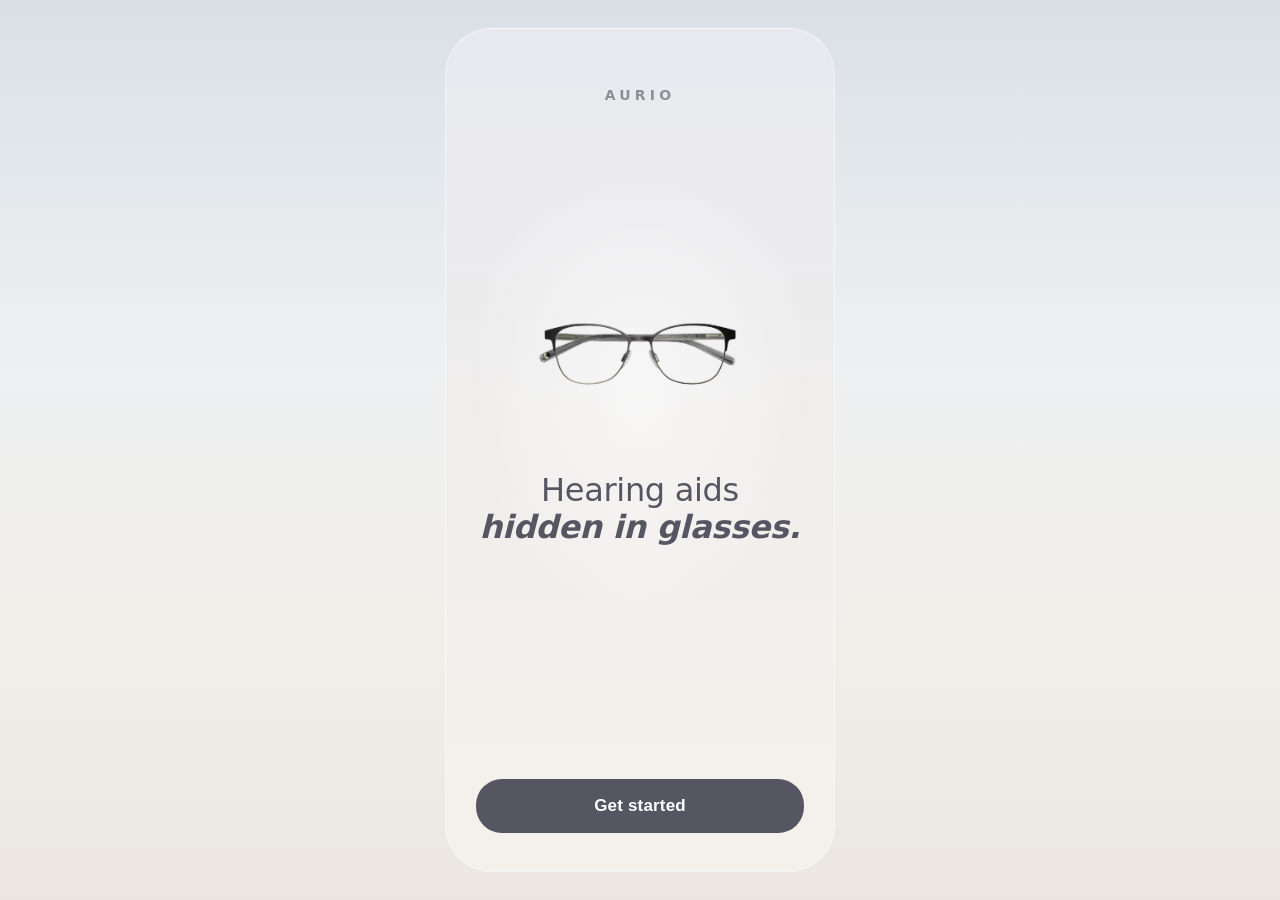
==== aurio-prototype/index.html @ a04727fa "feat: add Aurio smart glasses case study with live embedded prototype - New aurio-app.html: warm-neu" ====
<!doctype html>
<html lang="en">
<head>
  <meta charset="UTF-8" />
  <link rel="manifest" href="manifest.json">
  <meta name="viewport" content="width=device-width, initial-scale=1.0, maximum-scale=1.0, user-scalable=no, viewport-fit=cover">
  <meta name="apple-mobile-web-app-capable" content="yes">
  <meta name="apple-mobile-web-app-status-bar-style" content="black-translucent">
  <meta name="apple-mobile-web-app-title" content="Aurio">
  <link rel="apple-touch-icon" href="icon-180.png">
  <title>Aurio</title>
  <link rel="preload" as="image" href="启动页背景图.webp" fetchpriority="high">
  <link rel="preload" as="image" href="产品图.png" fetchpriority="high">
  <style>
    /* Noto Sans SC — used for the device name ("Aurio Smart") + the big volume number */
    @font-face {
      font-family: "Noto Sans SC";
      font-style: normal;
      font-weight: 700;
      font-display: swap;
      src: url("fonts/notosanssc-700-normal-latin.woff2") format("woff2");
    }
    @font-face {
      font-family: "Noto Sans SC";
      font-style: normal;
      font-weight: 800;
      font-display: swap;
      src: url("fonts/notosanssc-800-normal-latin.woff2") format("woff2");
    }
    :root {
      --font-system: -apple-system, BlinkMacSystemFont, "SF Pro Text", "SF Pro Display", system-ui, sans-serif;
      --txt-dark: #18212d;
      --txt-soft: #6d7682;
      --card-bg: rgba(247, 248, 249, 0.78);
      --card-line: rgba(255, 255, 255, 0.58);
      --blue-main: #234d77;
      --blue-deep: #102b46;
      --track-bg: #cfd5dc;
      --dot-bg: #8b9cac;
      --warm-main: #c89e72;
      --warm-soft: #e6d3bf;
      --hero-accent: #7d94ab;
      --shadow-soft: 0 10px 28px rgba(17, 31, 47, 0.10);
      --shadow-thumb: 0 8px 20px rgba(16, 34, 55, 0.18);
      --card-surface: #fffefc;
      --card-radius: 20px;
      --card-border-c: rgba(40, 52, 74, 0.06);
      --shadow-card: 0 1px 2px rgba(28, 32, 42, 0.05), 0 16px 32px -18px rgba(40, 52, 74, 0.22);
      --seg-track: #e9e5df;
    }

    .safari-tip {
      position: fixed;
      top: 12px;
      left: 12px;
      right: 12px;
      z-index: 9999;
      padding: 12px 14px;
      border-radius: 12px;
      background: rgba(20, 24, 33, 0.92);
      color: #f5f7fb;
      display: none;
      align-items: flex-start;
      justify-content: space-between;
      gap: 12px;
      box-shadow: none;
      backdrop-filter: blur(8px);
      -webkit-backdrop-filter: blur(8px);
    }

    .safari-tip.show {
      display: flex;
    }

    .safari-tip-text {
      font-size: 13px;
      line-height: 1.4;
      font-weight: 500;
    }

    .safari-tip-close {
      border: 0;
      background: transparent;
      color: #d8e3f7;
      font-size: 18px;
      line-height: 1;
      cursor: pointer;
      padding: 0;
      margin-top: -1px;
    }

    * {
      box-sizing: border-box;
      margin: 0;
      padding: 0;
      -webkit-tap-highlight-color: transparent;
    }

    html, body {
      width: 100%;
      height: 100%;
      overflow: hidden;
    }

    body {
      font-family: var(--font-system);
      background: linear-gradient(180deg, #d9e0e6 0%, #edf0f2 38%, #f1eee8 72%, #ebe7e0 100%);
      color: var(--txt-dark);
      display: grid;
      place-items: center;
    }

    /* ── iPhone 13 Pro frame 390×844 ── */
    .phone {
      width: 390px;
      height: 844px;
      border-radius: 47px;
      overflow: hidden;
      position: relative;
      isolation: isolate;
      border: 1px solid rgba(255, 255, 255, 0.46);
      --bg-base-top: #DDE2EB;
      --bg-base-mid: #F4F1EC;
      --bg-base-bottom: #F9F6F0;
      --bg-orb-a: rgba(194, 209, 235, 0.36);
      --bg-orb-b: rgba(244, 226, 198, 0.28);
      --bg-orb-a-x: 24%;
      --bg-orb-a-y: 7%;
      --bg-orb-b-x: 48%;
      --bg-orb-b-y: 66%;
      background: linear-gradient(180deg, var(--bg-base-top) 0%, var(--bg-base-mid) 44%, var(--bg-base-bottom) 100%);
      box-shadow: none;
      display: grid;
      grid-template-rows: 1fr auto;
      transition: --bg-base-top 0.9s ease, --bg-base-mid 0.9s ease, --bg-base-bottom 0.9s ease, --bg-orb-a 0.9s ease, --bg-orb-b 0.9s ease, --bg-orb-a-x 0.9s ease, --bg-orb-a-y 0.9s ease, --bg-orb-b-x 0.9s ease, --bg-orb-b-y 0.9s ease;
    }

    .phone::before,
    .phone::after {
      content: "";
      position: absolute;
      inset: -22% -18%;
      pointer-events: none;
      z-index: 0;
      mix-blend-mode: screen;
    }

    .phone::before {
      background:
        radial-gradient(118% 70% at var(--bg-orb-a-x) var(--bg-orb-a-y), var(--bg-orb-a) 0%, rgba(255, 255, 255, 0) 62%),
        radial-gradient(104% 60% at 10% 8%, rgba(255, 255, 255, 0.40) 0%, rgba(255, 255, 255, 0) 58%);
      animation: bgFloatA 42s ease-in-out infinite alternate;
    }

    .phone::after {
      background: radial-gradient(132% 76% at var(--bg-orb-b-x) var(--bg-orb-b-y), var(--bg-orb-b) 0%, rgba(255, 255, 255, 0) 64%);
      animation: bgFloatB 52s ease-in-out infinite alternate;
    }

    .phone > * {
      position: relative;
      z-index: 1;
    }

    @property --bg-base-top { syntax: '<color>'; inherits: false; initial-value: #DDE2EB; }
    @property --bg-base-mid { syntax: '<color>'; inherits: false; initial-value: #F4F1EC; }
    @property --bg-base-bottom { syntax: '<color>'; inherits: false; initial-value: #F9F6F0; }
    @property --bg-orb-a { syntax: '<color>'; inherits: false; initial-value: rgba(194, 209, 235, 0.36); }
    @property --bg-orb-b { syntax: '<color>'; inherits: false; initial-value: rgba(244, 226, 198, 0.28); }
    @property --bg-orb-a-x { syntax: '<percentage>'; inherits: false; initial-value: 24%; }
    @property --bg-orb-a-y { syntax: '<percentage>'; inherits: false; initial-value: 7%; }
    @property --bg-orb-b-x { syntax: '<percentage>'; inherits: false; initial-value: 48%; }
    @property --bg-orb-b-y { syntax: '<percentage>'; inherits: false; initial-value: 66%; }
    @property --ring-angle { syntax: '<angle>'; inherits: false; initial-value: 0deg; }
    @property --page-base-gray { syntax: '<color>'; inherits: true; initial-value: #eceff3; }
    @property --page-tint-color { syntax: '<color>'; inherits: true; initial-value: rgba(219, 228, 238, 0.78); }
    @property --ai-c1 { syntax: '<color>'; inherits: false; initial-value: #4c7add; }
    @property --ai-c2 { syntax: '<color>'; inherits: false; initial-value: #8cb0e4; }
    @property --ai-c3 { syntax: '<color>'; inherits: false; initial-value: #cce6eb; }
    @property --breath-color { syntax: '<color>'; inherits: false; initial-value: #d8eaf0; }

    @keyframes bgFloatA {
      0% { transform: translate3d(0, 0, 0) scale(1); }
      50% { transform: translate3d(1.2%, 1.4%, 0) scale(1.03); }
      100% { transform: translate3d(-1.4%, 2%, 0) scale(1.05); }
    }

    @keyframes bgFloatB {
      0% { transform: translate3d(0, 0, 0) scale(1); }
      50% { transform: translate3d(-1.1%, 1.3%, 0) scale(1.03); }
      100% { transform: translate3d(1.4%, 2.1%, 0) scale(1.05); }
    }

    /* Hidden pages must not occupy grid rows */
    .phone > main.scroll[style*="display: none"],
    .phone > main.scroll.page-hidden {
      display: none !important;
    }

    /* ── Disconnect / Reconnect Overlay (Oura-style) ── */
    .disconnect-overlay {
      position: absolute;
      left: 0;
      right: 0;
      top: 0;
      bottom: 0;
      z-index: 120;
      display: flex;
      flex-direction: column;
      align-items: center;
      justify-content: center;
      padding: 0 40px;
      background: rgba(245, 242, 238, 0.88);
      backdrop-filter: blur(16px);
      -webkit-backdrop-filter: blur(16px);
      opacity: 0;
      visibility: hidden;
      pointer-events: none;
      transition: opacity 280ms ease, visibility 280ms ease;
    }
    .disconnect-overlay.active {
      opacity: 1;
      visibility: visible;
      pointer-events: auto;
    }

    /* icon */
    .disconnect-icon {
      width: 64px;
      height: 64px;
      margin-bottom: 28px;
      display: grid;
      place-items: center;
      position: relative;
    }
    .disconnect-icon svg {
      width: 54px;
      height: 54px;
      color: #b0aaa4;
      transition: color 280ms ease;
    }
    .disconnect-overlay[data-state="reconnecting"] .disconnect-icon svg {
      color: #c4a56e;
    }
    .disconnect-overlay[data-state="connected"] .disconnect-icon svg {
      color: #5a9e78;
    }
    /* swap bluetooth-off / bluetooth icons by state */
    .disconnect-icon .bt-on { display: none; }
    .disconnect-overlay[data-state="reconnecting"] .disconnect-icon .bt-off,
    .disconnect-overlay[data-state="connected"] .disconnect-icon .bt-off { display: none; }
    .disconnect-overlay[data-state="reconnecting"] .disconnect-icon .bt-on,
    .disconnect-overlay[data-state="connected"] .disconnect-icon .bt-on { display: block; }

    /* spinner ring around icon while reconnecting */
    .disconnect-spinner {
      position: absolute;
      inset: -6px;
      border-radius: 50%;
      border: 2.5px solid transparent;
      border-top-color: #c4a56e;
      opacity: 0;
      transition: opacity 200ms ease;
    }
    .disconnect-overlay[data-state="reconnecting"] .disconnect-spinner {
      opacity: 1;
      animation: dcSpin 1s linear infinite;
    }
    @keyframes dcSpin {
      to { transform: rotate(360deg); }
    }

    /* text */
    .disconnect-title {
      font-size: 20px;
      font-weight: 700;
      color: #1d1d1f;
      margin: 0 0 10px;
      letter-spacing: -0.02em;
      text-align: center;
      line-height: 1.25;
    }
    .disconnect-desc {
      font-size: 14px;
      color: #8a8a8e;
      margin: 0 0 36px;
      text-align: center;
      line-height: 1.55;
    }

    /* primary button */
    .disconnect-btn-primary {
      width: 100%;
      height: 50px;
      border: 0;
      border-radius: 25px;
      font-size: 16px;
      font-weight: 600;
      letter-spacing: -0.01em;
      cursor: pointer;
      background: #1d1d1f;
      color: #fff;
      transition: transform 160ms ease, background 280ms ease, opacity 280ms ease;
    }
    .disconnect-btn-primary:active {
      transform: scale(0.97);
    }
    .disconnect-overlay[data-state="reconnecting"] .disconnect-btn-primary {
      background: #c4a56e;
      cursor: default;
    }
    .disconnect-overlay[data-state="connected"] .disconnect-btn-primary {
      background: #5a9e78;
    }

    /* dismiss link */
    .disconnect-dismiss {
      margin-top: 16px;
      background: none;
      border: 0;
      font-size: 14px;
      color: #8a8a8e;
      cursor: pointer;
      padding: 8px 12px;
      letter-spacing: -0.01em;
    }
    .disconnect-dismiss:active {
      opacity: 0.5;
    }

    /* bg dimming */
    .phone > .status,
    .phone > main.scroll,
    .phone > .tabbar {
      transition: filter 280ms ease, opacity 280ms ease;
    }
    /* Disconnect mode: only disable cards, keep hero & tabbar active */
    .phone.disconnect-mode main.scroll .card,
    .phone.disconnect-mode main.scroll .media-status-banner,
    .phone.disconnect-mode main.scroll .media-section-tabs,
    .phone.disconnect-mode main.scroll .media-panel,
    .phone.disconnect-mode main.scroll .media-card {
      opacity: 0.30;
      pointer-events: none;
      user-select: none;
      transition: opacity 280ms ease;
    }

    /* ── Per-chip disconnected state ── */
    .chip.disconnected {
      background: rgba(255, 75, 58, 0.08);
      border-color: rgba(255, 75, 58, 0.28);
      box-shadow: none;
      backdrop-filter: blur(12px) saturate(110%);
      -webkit-backdrop-filter: blur(12px) saturate(110%);
      color: rgba(180, 80, 70, 0.92);
      font-weight: 600;
    }
    .chip.disconnected .led {
      background: #FF4B3A;
      box-shadow: none;
      animation: ledBlink 1.4s ease-in-out infinite;
    }
    @keyframes ledBlink {
      0%, 100% { opacity: 1; }
      50% { opacity: 0.28; }
    }

    /* ── Per-chip connecting state ── */
    .chip.connecting {
      background: rgba(255, 255, 255, 0.82);
      border-color: transparent;
      box-shadow: none;
      color: rgba(27, 46, 74, 0.72);
      font-weight: 600;
      position: relative;
    }
    .chip.connecting::before {
      display: none;
    }
    .chip.connecting .led {
      background: transparent;
      box-shadow: none;
      width: 12px;
      height: 12px;
      border: 2px solid rgba(201, 169, 110, 0.18);
      border-top-color: #565663;
      animation: ledSpin 0.8s linear infinite;
    }
    @keyframes ledSpin {
      to { transform: rotate(360deg); }
    }
    /* 异常态：隐藏 左/右 侧别标签，只保留 LED + 状态文字 */
    .chip.disconnected > span:nth-child(2),
    .chip.connecting > span:nth-child(2) {
      display: none;
    }
    @keyframes ringFlow {
      to { --ring-angle: 360deg; }
    }

    /* ── Combined status pill (shown when both ears are disconnected) ── */
    .conn-pill {
      display: none;
      margin: 14px auto 0;
      height: 32px;
      padding: 0 18px;
      border-radius: 18px;
      background: rgba(255, 75, 58, 0.08);
      border: 1px solid rgba(255, 75, 58, 0.28);
      box-shadow: none;
      backdrop-filter: blur(12px) saturate(110%);
      -webkit-backdrop-filter: blur(12px) saturate(110%);
      align-items: center;
      justify-content: center;
      gap: 8px;
      font-size: 14px;
      font-weight: 600;
      letter-spacing: 0.01em;
      color: rgba(180, 80, 70, 0.92);
      position: relative;
      z-index: 1;
      transition: background 240ms ease, border-color 240ms ease,
                  color 240ms ease, box-shadow 240ms ease;
    }
    .conn-pill .conn-dot {
      width: 10px;
      height: 10px;
      border-radius: 50%;
      background: #FF4B3A;
      box-shadow: none;
      flex-shrink: 0;
      animation: ledBlink 1.4s ease-in-out infinite;
    }
    /* connecting state — swap to neutral surface + spinning ring */
    .conn-pill.connecting {
      background: rgba(255, 255, 255, 0.82);
      border-color: transparent;
      box-shadow: none;
      color: rgba(27, 46, 74, 0.72);
    }
    .conn-pill.connecting .conn-dot {
      background: transparent;
      box-shadow: none;
      width: 12px;
      height: 12px;
      border: 2px solid rgba(201, 169, 110, 0.18);
      border-top-color: #565663;
      animation: ledSpin 0.8s linear infinite;
    }
    /* Both-disconnected: hide L/R chips, show single pill */
    .phone.both-disconnected .channels { display: none; }
    .phone.both-disconnected .conn-pill { display: inline-flex; }
    /* Once the CTA is tapped, the status pill / chip carries the spinner — hide the button */
    .phone.disconnect-mode .connect-cta.connecting { display: none; }

    /* ── Connect CTA — flat navy pill ── */
    .connect-cta {
      display: none;
      margin-top: 8px;
      padding: 0 32px;
      height: 40px;
      border: 0;
      border-radius: 20px;
      background: #565663;
      color: #fff;
      font-size: 14px;
      font-weight: 600;
      cursor: pointer;
      letter-spacing: 0.01em;
      align-items: center;
      justify-content: center;
      gap: 6px;
      box-shadow: none;
      position: relative;
      overflow: visible;
      transition: transform 160ms ease, opacity 200ms ease;
    }
    .connect-cta::before {
      content: '';
      position: absolute;
      inset: -3px;
      border-radius: 23px;
      padding: 3px;
      background: conic-gradient(
        from var(--ring-angle, 0deg),
        #6E6E7A, #B3A78F, #CDBFA6, #B3A78F, #6E6E7A, #565663, #6E6E7A
      );
      -webkit-mask:
        linear-gradient(#fff 0 0) content-box,
        linear-gradient(#fff 0 0);
      -webkit-mask-composite: xor;
      mask-composite: exclude;
      opacity: 0;
      pointer-events: none;
      transition: opacity 280ms ease;
    }
    .connect-cta:active {
      transform: scale(0.96);
      opacity: 0.82;
    }
    .connect-cta.connecting {
      cursor: default;
    }
    .connect-cta.connecting::before {
      opacity: 1;
      animation: ringFlow 2.4s linear infinite;
    }
    .phone.disconnect-mode .connect-cta {
      display: flex;
      width: fit-content;
      margin: 8px auto 0;
    }

    /* ── Status bar ── */
    .status {
      padding: 14px 24px 6px;
      display: flex;
      justify-content: space-between;
      align-items: center;
      font-size: 15px;
      font-weight: 600;
      letter-spacing: 0.3px;
      color: var(--status-color, #302c30);
      background: transparent;
      position: absolute;
      top: 0;
      left: 0;
      right: 0;
      z-index: 115;
      transition: color 360ms ease;
    }

    .status-right {
      display: flex;
      align-items: center;
      gap: 6px;
    }

    .sig {
      display: flex;
      align-items: flex-end;
      gap: 2px;
      height: 11px;
    }

    .sig i {
      width: 3px;
      border-radius: 1px;
      background: #2e2a2e;
    }

    .sig i:nth-child(1) { height: 4px; opacity: 0.55; }
    .sig i:nth-child(2) { height: 6px; opacity: 0.72; }
    .sig i:nth-child(3) { height: 8px; opacity: 0.86; }
    .sig i:nth-child(4) { height: 10px; }

    .wifi {
      width: 14px;
      height: 10px;
      border-radius: 50%;
      border: 2px solid #2e2a2e;
      border-right-color: transparent;
      border-bottom-color: transparent;
      border-left-color: transparent;
      transform: rotate(45deg);
      margin-top: -1px;
    }

    .battery {
      width: 28px;
      height: 13px;
      border-radius: 4px;
      border: 1.2px solid rgba(255,255,255,0.55);
      background: linear-gradient(180deg, rgba(255,255,255,0.38) 0%, rgba(255,255,255,0.13) 100%);
      box-shadow: none;
      backdrop-filter: blur(8px) saturate(160%);
      -webkit-backdrop-filter: blur(8px) saturate(160%);
      padding: 1.5px;
      position: relative;
      display: flex;
      align-items: center;
      justify-content: flex-start;
    }

    .battery::after {
      content: "";
      width: 2px;
      height: 5px;
      border-radius: 1px;
      background: rgba(255,255,255,0.7);
      position: absolute;
      right: -3px;
      top: 3px;
      box-shadow: none;
    }

    .battery i {
      display: block;
      width: 86%;
      height: 100%;
      border-radius: 2px;
      background: linear-gradient(90deg, #aeea8b 0%, #e6e6e6 100%);
      box-shadow: none;
    }

    /* ── Header ── */
    .hero {
      text-align: center;
      position: sticky;
      top: 0;
      padding: 40px 16px 18px;
      background: transparent;
      z-index: 10;
    }

    .hero h1 {
      font-size: 19px;
      line-height: 1.15;
      font-weight: 700;
      letter-spacing: 0;
      font-family: "Noto Sans SC", -apple-system, BlinkMacSystemFont, "Segoe UI", Helvetica, Arial, sans-serif;
      color: var(--blue-deep);
      text-shadow: none;
      position: relative;
      z-index: 1;
    }

    .channels {
      margin-top: 14px;
      display: flex;
      justify-content: center;
      gap: 16px;
      position: relative;
      z-index: 1;
    }

    .chip {
      height: 32px;
      min-width: 100px;
      border-radius: 18px;
      border: 1px solid rgba(255, 255, 255, 0.58);
      background: linear-gradient(180deg, rgba(255, 255, 255, 0.48) 0%, rgba(244, 247, 250, 0.18) 100%);
      backdrop-filter: blur(22px) saturate(150%);
      -webkit-backdrop-filter: blur(22px) saturate(150%);
      box-shadow: none;
      display: inline-flex;
      align-items: center;
      justify-content: center;
      gap: 8px;
      font-size: 14px;
      line-height: 1;
      color: rgba(33, 47, 65, 0.92);
      padding: 0 16px;
      font-weight: 520;
    }

    .chip .led {
      width: 10px;
      height: 10px;
      border-radius: 50%;
      background: #20bd98;
      box-shadow: none;
      flex-shrink: 0;
    }

    /* ── Scrollable content ── */
    .scroll {
      overflow-y: auto;
      -webkit-overflow-scrolling: touch;
      scrollbar-width: none;
      padding: 0 16px 32px;
      display: grid;
      align-content: start;
      gap: 12px;
      --page-base-gray: #eceff3;
      --page-tint-color: rgba(219, 228, 238, 0.78);
      --hero-tint-height: 362px;
      --page-gradient-len: 240px;
      background: linear-gradient(180deg, transparent 0px, var(--page-base-gray) var(--page-gradient-len));
      position: relative;
      transition: --page-base-gray 0.9s ease;
    }

    .scroll::before {
      content: "";
      display: block;
      height: var(--hero-tint-height);
      margin: 0 -16px calc(var(--hero-tint-height) * -1);
      background: linear-gradient(180deg, var(--page-tint-color) 0%, color-mix(in srgb, var(--page-tint-color), transparent 68%) 70%, transparent 100%);
      pointer-events: none;
      transition: --page-tint-color 0.9s ease;
    }

    .scroll > * {
      position: relative;
      z-index: 1;
    }

    .scroll .hero {
      margin: 0 -16px;
    }

    .scroll::-webkit-scrollbar {
      width: 0;
      height: 0;
    }

    .scroll-end-spacer {
      display: none;
    }

    /* ── Media page ── (gap unified to 12px to match Volume / Noise) */
    #mediaPage {
      gap: 12px;
    }

    /* Status banner */
    .media-status-banner {
      display: flex;
      align-items: center;
      gap: 12px;
      padding: 14px 18px;
      border-radius: 14px;
      background: rgba(255, 255, 255, 0.78);
      border: 1px solid rgba(255, 255, 255, 0.6);
      box-shadow: none;
      transition: background 300ms ease;
    }

    .media-status-dot {
      width: 10px;
      height: 10px;
      border-radius: 50%;
      flex-shrink: 0;
      background: #b0b6be;
      transition: background 300ms ease, box-shadow 300ms ease;
    }

    .media-status-dot.active-call {
      background: #34c759;
      box-shadow: none;
    }

    .media-status-dot.active-stream {
      background: #5e8fd4;
      box-shadow: none;
    }

    .media-status-text {
      font-size: 14px;
      font-weight: 600;
      color: var(--blue-deep);
      flex: 1;
    }

    .media-status-label {
      font-size: 12px;
      font-weight: 650;
      padding: 4px 10px;
      border-radius: 8px;
      letter-spacing: 0.02em;
      flex-shrink: 0;
    }

    .media-status-label.idle {
      background: rgba(176, 182, 190, 0.16);
      color: #8e8e93;
    }

    .media-status-label.call {
      background: rgba(52, 199, 89, 0.14);
      color: #248a3d;
    }

    .media-status-label.stream {
      background: rgba(94, 143, 212, 0.14);
      color: #3a6daa;
    }

    /* Tabs for media/call */
    .media-section-tabs {
      display: grid;
      grid-template-columns: 1fr 1fr;
      gap: 0;
      background: rgba(120, 120, 128, 0.12);
      border-radius: 9px;
      padding: 2px;
    }

    .media-section-tab {
      border: 0;
      background: transparent;
      border-radius: 7px;
      padding: 7px 0;
      font-size: 14px;
      font-weight: 620;
      color: #636366;
      cursor: pointer;
      transition: all 200ms ease;
      position: relative;
    }

    .media-section-tab.active {
      background: #fff;
      color: var(--blue-deep);
      box-shadow: none;
    }

    /* Section panels */
    .media-panel {
      display: none;
    }

    .media-panel.active {
      display: grid;
      gap: 14px;
    }

    /* Transparency / compensation segmented controls */
    .media-card {
      background: var(--card-surface);
      border-radius: var(--card-radius);
      border: 1px solid var(--card-border-c);
      box-shadow: none;
      padding: 16px 12px;
    }

    .media-card-title {
      font-size: 16px;
      font-weight: 600;
      color: var(--blue-deep);
      margin: 0 0 14px;
    }

    .media-seg {
      display: grid;
      gap: 4px;
      background: #eeeeee;
      border-radius: 14px;
      padding: 4px;
    }

    .media-seg.four-col {
      grid-template-columns: repeat(4, 1fr);
    }

    .media-seg.five-col {
      grid-template-columns: repeat(5, 1fr);
    }

    .media-seg-btn {
      border: 0;
      border-radius: 11px;
      padding: 14px 4px;
      background: transparent;
      color: #86868b;
      font-size: 13px;
      font-weight: 600;
      cursor: pointer;
      transition: background 280ms ease, color 280ms ease, box-shadow 280ms ease, transform 140ms ease;
      text-align: center;
      line-height: 1.2;
    }

    .media-seg-btn:active {
      transform: scale(0.96);
    }

    .media-seg-btn.active {
      background: #ffffff;
      color: #1d1d1f;
      box-shadow: none;
    }

    .media-seg-labels {
      display: flex;
      justify-content: space-between;
      padding: 0 2px;
      margin-top: 6px;
    }

    .media-seg-labels span {
      font-size: 11px;
      color: #a0a4ab;
      font-weight: 550;
    }

    /* ── Media tone card (non-collapsible, compact) ── */
    .media-tone-card {
      padding: 0;
      background: #ffffff !important;
      overflow: visible;
      border: 1px solid rgba(232, 234, 238, 0.7);
      backdrop-filter: none;
      -webkit-backdrop-filter: none;
    }

    .media-tone-card .card-head {
      padding: 16px 18px 0;
      display: flex;
      justify-content: space-between;
      align-items: center;
    }

    .media-tone-card .card-title {
      color: var(--blue-deep);
      font-size: 16px;
      line-height: 1;
      letter-spacing: -0.2px;
      margin: 0;
      font-weight: 600;
    }

    .media-tone-card .card-icon {
      background: #eff0f3;
      box-shadow: none;
      width: 34px;
      height: 34px;
      border: none;
      border-radius: 10px;
      display: inline-flex;
      align-items: center;
      justify-content: center;
      cursor: pointer;
    }

    .media-tone-card .merge-icon { display: none; }
    .media-tone-card.tone-split-active .split-icon-svg { display: none; }
    .media-tone-card.tone-split-active .merge-icon { display: block; }
    .media-tone-card.tone-split-active .card-icon {
      background: #DAE1EA;
    }

    .media-tone-card .tone-split-bar {
      display: none;
      margin: 2px 12px 8px;
      background: #f2f4f8;
      border-radius: 12px;
      padding: 3px;
      border: 1px solid #e6eaf1;
    }

    .media-tone-card.tone-split-active .tone-split-bar {
      display: grid;
      grid-template-columns: 1fr 1fr;
      gap: 3px;
    }

    .eq-wrap.media-eq-compact {
      min-height: 0;
      padding: 16px 14px 16px;
    }

    .eq-wrap.media-eq-compact svg {
      height: auto;
    }

    .eq-wrap.media-eq-compact .eq-labels {
      height: 28px;
      margin-top: 4px;
    }

    /* ── Cards ── */
    .card {
      background: var(--card-bg);
      border-radius: var(--card-radius);
      border: 1px solid var(--card-border-c);
      box-shadow: none;
      backdrop-filter: blur(14px) saturate(130%);
      -webkit-backdrop-filter: blur(14px) saturate(130%);
    }

    .volume-card {
      margin-top: 6px;
      padding: 18px 16px 16px;
      background: var(--card-surface);
      backdrop-filter: none;
      -webkit-backdrop-filter: none;
    }

    .card-head {
      display: flex;
      justify-content: space-between;
      align-items: center;
    }

    .card-title {
      font-size: 16px;
      line-height: 1;
      letter-spacing: -0.2px;
      font-weight: 600;
      color: var(--blue-deep);
    }

    .card-icon {
      width: 32px;
      height: 32px;
      border-radius: 10px;
      border: 0;
      background: #eff0f3;
      display: grid;
      place-items: center;
      cursor: pointer;
      box-shadow: none;
    }

    .slider-glyph {
      width: 18px;
      height: 12px;
      position: relative;
    }

    .slider-glyph::before,
    .slider-glyph::after,
    .slider-glyph i {
      content: "";
      position: absolute;
      left: 0;
      right: 0;
      height: 3px;
      border-radius: 4px;
      background: #557091;
    }

    .slider-glyph::before { top: 0; }
    .slider-glyph i { top: 4.5px; }
    .slider-glyph::after { top: 9px; }

    .slider-glyph b,
    .slider-glyph em {
      position: absolute;
      width: 5px;
      height: 5px;
      border-radius: 50%;
      background: var(--blue-main);
    }

    .slider-glyph b { top: -1px; left: 2px; }
    .slider-glyph em { top: 3.5px; left: 9px; }

    /* ── Gauge ── */
    .gauge-zone {
      margin-top: 0;
      display: grid;
      justify-items: center;
    }

    .gauge {
      width: 280px;
      height: 148px;
      position: relative;
      overflow: visible;
      cursor: pointer;
    }

    .gauge svg {
      width: 100%;
      height: 100%;
      overflow: visible;
    }

    .gauge .base {
      fill: none;
      stroke: #dce2e8;
      stroke-width: 10;
      stroke-linecap: round;
      opacity: 0.45;
    }

    .gauge .arc {
      fill: none;
      stroke: url(#arcGradient);
      stroke-width: 10;
      stroke-linecap: round;
      transition: stroke-dashoffset 240ms ease;
    }

    .knob {
      width: 28px;
      height: 28px;
      border-radius: 50%;
      background: #fff;
      position: absolute;
      transform: translate(-50%, -50%);
      box-shadow: 0 1px 4px rgba(26, 26, 26, 0.18), 0 0 0 1px rgba(26, 26, 26, 0.04);
      transition: left 240ms ease, top 240ms ease, box-shadow 150ms ease, transform 150ms ease, width 200ms ease, height 200ms ease, border-radius 200ms ease;
      cursor: grab;
      z-index: 2;
    }

    .knob::after {
      content: '';
      position: absolute;
      inset: 4px;
      border-radius: 50%;
      background: var(--warm-main);
      transition: background 240ms ease, opacity 200ms ease;
    }

    .knob.muted {
      background: #fff;
      box-shadow: 0 1px 4px rgba(26, 26, 26, 0.18), 0 0 0 1px rgba(26, 26, 26, 0.04);
    }

    .knob.muted::after {
      background: #F3F3F3;
      opacity: 1;
    }

    .knob.pressed {
      box-shadow: 0 0 0 10px rgba(174, 180, 187, 0.32);
      transform: translate(-50%, -50%) scale(1.12);
    }

    .knob.dragging {
      transition: box-shadow 150ms ease, transform 150ms ease;
      cursor: grabbing;
    }

    .volume-num {
      margin-top: -76px;
      font-family: "Noto Sans SC", -apple-system, BlinkMacSystemFont, "SF Pro Display", "PingFang SC", "Helvetica Neue", sans-serif;
      font-size: 56px;
      font-weight: 700;
      color: var(--blue-deep);
      line-height: 1;
      min-width: 1.6em;
      text-align: center;
      font-variant-numeric: tabular-nums;
      transition: font-size 200ms ease, color 200ms ease;
    }

    .volume-num.muted {
      font-family: "Noto Sans SC", -apple-system, BlinkMacSystemFont, "Segoe UI", Helvetica, Arial, sans-serif;
      font-size: 48px;
      color: #9EA3AD;
      font-weight: 800;
      letter-spacing: 2px;
    }

    .volume-level {
      margin-top: -4px;
      font-size: 13px;
      line-height: 1;
      color: #8e9199;
      font-weight: 500;
      letter-spacing: 0.3px;
    }

    .volume-tip {
      margin-top: 14px;
      font-size: 16px;
      line-height: 1.3;
      color: #4f6787;
      font-weight: 600;
      text-align: center;
    }

    /* ── Volume +/- buttons ── */
    .vol-actions {
      margin-top: 10px;
      display: flex;
      justify-content: center;
      gap: 56px;
    }

    .round-btn {
      width: 76px;
      border: 0;
      background: transparent;
      display: grid;
      justify-items: center;
      gap: 0;
      color: #7a787d;
      font-size: 14px;
      font-weight: 500;
      cursor: pointer;
      padding: 0;
    }

    .round-btn .disc {
      width: 76px;
      height: 76px;
      border-radius: 50%;
      background: rgba(239, 240, 243, 0.92);
      border: 1px solid rgba(225, 228, 234, 0.6);
      box-shadow: none;
      position: relative;
      transition: box-shadow 120ms ease, transform 120ms ease, background 120ms ease;
    }

    .round-btn:active .disc {
      background: #e2e4e8;
      box-shadow: none;
      transform: scale(0.92);
    }

    .round-btn .disc::before,
    .round-btn .disc::after {
      content: "";
      position: absolute;
      left: 50%;
      top: 50%;
      transform: translate(-50%, -50%);
      width: 28px;
      height: 3px;
      border-radius: 999px;
      background: var(--btn-icon-color, #3a3f4a);
    }

    .round-btn.plus .disc::after {
      transform: translate(-50%, -50%) rotate(90deg);
    }

    /* ── Mute pill (inside gauge-zone) ── */
    .vol-mute-pill {
      display: inline-flex;
      align-items: center;
      justify-content: center;
      gap: 4px;
      margin-top: 10px;
      padding: 5px 14px 5px 10px;
      border: none;
      border-radius: 14px;
      background: rgba(26, 26, 26, 0.04);
      color: #8e9199;
      font-size: 13px;
      font-weight: 600;
      font-family: inherit;
      cursor: pointer;
      transition: background 180ms ease, color 180ms ease;
      letter-spacing: 0.02em;
    }
    .vol-mute-pill:active {
      background: rgba(26, 26, 26, 0.09);
    }
    .vol-mute-pill .mute-on-icon { display: none; }
    .vol-mute-pill .mute-off-icon { display: inline; }
    .vol-mute-pill.muted .mute-on-icon { display: inline; }
    .vol-mute-pill.muted .mute-off-icon { display: none; }
    .vol-mute-pill.muted {
      background: rgba(200, 60, 60, 0.09);
      color: #c04040;
    }
    /* Hide unified mute pill when in split mode */
    .volume-card.split-active .vol-mute-pill {
      display: none;
    }

    /* ── Muted state (unified arc) ── */
    .volume-card.muted .arc {
      opacity: 0.25;
    }
    .volume-card.muted .base {
      opacity: 0.5;
    }
    .volume-card.muted .knob {
      background: #fff;
      box-shadow: none;
    }
    .volume-card.muted .knob::after {
      background: #F3F3F3;
      opacity: 1;
    }
    .volume-card.muted .volume-num {
      color: #9EA3AD;
    }
    .volume-card.muted .volume-tip {
      color: #b0b5bf;
    }

    /* ── Slider row: mute icon + track ── */
    .slider-row {
      display: flex;
      align-items: center;
      gap: 2px;
    }
    .slider-row .hslider-track {
      flex: 1;
      min-width: 0;
    }

    /* ── Split mute button (left of slider) ── */
    .split-mute-btn {
      width: 24px;
      height: 24px;
      border-radius: 50%;
      border: none;
      background: transparent;
      display: flex;
      align-items: center;
      justify-content: center;
      cursor: pointer;
      color: #8e9199;
      padding: 0;
      flex-shrink: 0;
      transition: color 180ms ease, transform 120ms ease;
      -webkit-tap-highlight-color: transparent;
    }
    .split-mute-btn:active {
      transform: scale(0.88);
    }
    .split-mute-btn .mute-on-icon { display: none; }
    .split-mute-btn .mute-off-icon { display: inline; }
    .split-mute-btn.muted .mute-on-icon { display: inline; }
    .split-mute-btn.muted .mute-off-icon { display: none; }
    .split-mute-btn.muted {
      background: transparent;
      color: #c04040;
    }

    /* ── Muted state (split bar) ── */
    .split-vol-ear.muted .hslider-fill {
      opacity: 0.2;
    }
    .split-vol-ear.muted .hslider-knob {
      opacity: 0.4;
    }
    .split-vol-ear.muted .hslider-dots span {
      opacity: 0.3;
    }

    /* ── Horizontal pill slider (C-style) for split view ── */
    .hslider-track {
      width: 100%;
      height: 44px;
      border-radius: 22px;
      position: relative;
      overflow: visible;
      cursor: pointer;
      touch-action: none;
      user-select: none;
      -webkit-user-select: none;
    }
    .hslider-clip {
      position: absolute;
      inset: 0;
      border-radius: 22px;
      background: #e8eaee;
      overflow: hidden;
    }
    .hslider-fill {
      position: absolute;
      left: 0; top: 0; bottom: 0;
      border-radius: 22px;
      background: linear-gradient(90deg, var(--slider-start, rgba(33,55,86,0.9)) 0%, var(--slider-end, rgba(33,55,86,0.5)) 100%);
      transition: width 260ms cubic-bezier(0.2, 1, 0.3, 1);
      overflow: hidden;
      z-index: 2;
    }
    .hslider-dots {
      position: absolute;
      left: 22px;
      right: 22px;
      top: 50%;
      transform: translateY(-50%);
      display: flex;
      justify-content: space-between;
      z-index: 1;
      pointer-events: none;
    }
    .hslider-dots span {
      width: 5px;
      height: 5px;
      border-radius: 50%;
      background: rgba(26, 26, 26, 0.10);
      flex-shrink: 0;
    }
    .hslider-knob {
      position: absolute;
      top: 50%;
      width: 36px;
      height: 36px;
      border-radius: 50%;
      background: #fff;
      transform: translateY(-50%);
      box-shadow: none;
      display: grid;
      place-items: center;
      z-index: 3;
      cursor: grab;
      transition: left 260ms cubic-bezier(0.2, 1, 0.3, 1),
                  box-shadow 200ms cubic-bezier(0.2, 1, 0.3, 1),
                  transform 300ms cubic-bezier(0.34, 1.56, 0.64, 1);
      font-size: 15px;
      font-weight: 700;
      color: var(--blue-deep, #183b5f);
      font-variant-numeric: tabular-nums;
    }
    .hslider-knob.pressed {
      box-shadow: none;
      transform: translateY(-50%) scale(1.10);
      cursor: grabbing;
      transition: left 0ms,
                  box-shadow 120ms cubic-bezier(0.2, 1, 0.3, 1),
                  transform 200ms cubic-bezier(0.34, 1.56, 0.64, 1);
    }
    .hslider-knob .mute-icon {
      width: 18px;
      height: 18px;
    }
    /* ── Tone card (reference style) ── */
    .tone-card {
      padding: 0;
      background: #ffffff;
      min-height: 0;
      margin-bottom: 8px;
    }

    .tone-card.collapsed {
      overflow: hidden;
      min-height: 52px;
    }

    .tone-card:not(.collapsed) {
      min-height: 450px;
    }

    .tone-card.tone-split-active:not(.collapsed) {
      min-height: 510px;
    }

    .tone-card .card-head {
      padding: 20px 18px 12px;
      display: flex;
      justify-content: space-between;
      align-items: flex-start;
      gap: 12px;
    }

    .tone-card.collapsed .card-head {
      padding: 16px 18px;
      align-items: center;
    }

    .tone-card .card-title {
      color: var(--blue-deep);
      font-size: 16px;
      line-height: 1;
      letter-spacing: -0.2px;
      margin: 0;
      font-weight: 600;
    }

    .tone-head-copy {
      display: flex;
      flex-direction: column;
      gap: 0;
    }

    .tone-head-actions {
      display: flex;
      align-items: center;
      gap: 0;
    }

    .tone-split-btn .merge-icon { display: none; }
    .tone-card.tone-split-active .tone-split-btn .split-icon-svg { display: none; }
    .tone-card.tone-split-active .tone-split-btn .merge-icon { display: block; }
    .tone-card.tone-split-active .tone-split-btn {
      background: #DAE1EA;
    }

    .tone-split-btn {
      width: 34px;
      height: 34px;
      border: none;
      border-radius: 10px;
      background: #eff0f3;
      display: inline-flex;
      align-items: center;
      justify-content: center;
      cursor: pointer;
    }

    .tone-card .card-icon {
      background: #eff0f3;
      box-shadow: none;
    }

    .tone-card .card-icon svg {
      stroke: #6d7382;
    }

    .tone-icon-chevron {
      display: block;
      transition: transform 380ms cubic-bezier(0.22, 1, 0.36, 1);
    }

    .tone-card:not(.collapsed) .tone-icon-chevron { transform: rotate(180deg); }
    .tone-card.collapsed .tone-icon-chevron { transform: rotate(0deg); }

    .tone-body {
      overflow: visible;
      max-height: 1200px;
      min-height: 280px;
      opacity: 1;
      transform: translateY(0) scale(1);
      filter: blur(0);
      transition: max-height 380ms cubic-bezier(0.22, 1, 0.36, 1), opacity 380ms cubic-bezier(0.22, 1, 0.36, 1), transform 380ms cubic-bezier(0.22, 1, 0.36, 1), filter 320ms ease;
      will-change: max-height, opacity, transform, filter;
      backface-visibility: hidden;
    }

    .tone-card.collapsed .tone-body {
      max-height: 0;
      min-height: 0;
      overflow: hidden;
      opacity: 0;
      transform: translateY(-10px) scale(0.985);
      filter: blur(6px);
    }

    @media (prefers-reduced-motion: reduce) {
      .tone-icon-chevron,
      .tone-body {
        transition: none;
        transform: none;
        filter: none;
      }
    }

    .eq-wrap {
      padding: 8px 14px 12px;
      min-height: 300px;
    }

    .tone-split-bar {
      display: none;
      margin: 2px 18px 8px;
      background: #f2f4f8;
      border-radius: 12px;
      padding: 3px;
      border: 1px solid #e6eaf1;
    }

    .tone-card.tone-split-active .tone-split-bar {
      display: grid;
      grid-template-columns: 1fr 1fr;
      gap: 3px;
    }

    .tone-ear-tab {
      height: 34px;
      border: 0;
      border-radius: 10px;
      background: transparent;
      color: #6d7382;
      font-size: 14px;
      font-weight: 700;
      cursor: pointer;
      font-family: inherit;
      transition: background 140ms ease, color 140ms ease;
    }

    .tone-ear-tab.active {
      background: #ffffff;
      color: var(--txt-dark);
      box-shadow: none;
    }

    .tone-ear-tab.active.ear-left {
      color: var(--txt-dark);
      box-shadow: none;
    }

    .tone-ear-tab.active.ear-right {
      color: var(--txt-dark);
      box-shadow: none;
    }

    #eqCurveSvg,
    #mediaEqSvg {
      display: block;
      width: 100%;
      height: 300px;
      overflow: visible;
      margin: 0;
    }

    .eq-guideline {
      stroke: #ccd5e2;
      stroke-width: 1.5;
    }

    .eq-curve-line {
      fill: none;
      stroke: #6d84ae;
      stroke-width: 4;
      stroke-linecap: round;
      stroke-linejoin: round;
    }

    .eq-curve-fill {
      fill: url(#eqFillGradient);
    }

    .eq-pt {
      cursor: grab;
      fill: #6d84ae;
      stroke: #fff;
      stroke-width: 8;
      paint-order: stroke fill;
      filter: none;
      transform-box: fill-box;
      transform-origin: center;
      transition: filter 150ms ease, transform 150ms ease;
    }

    .eq-pt:active {
      cursor: grabbing;
    }

    .eq-pt.pressed {
      filter: none;
      transform: scale(1.12);
    }

    .eq-halo {
      fill: rgba(174, 180, 187, 0.22);
      stroke: none;
      opacity: 0;
      transition: r 200ms cubic-bezier(0.34, 1.56, 0.64, 1),
                  opacity 180ms ease;
      pointer-events: none;
    }

    .eq-halo.active {
      opacity: 1;
    }

    .eq-level-pop {
      font-size: 20px;
      font-weight: 800;
      fill: #2f4a6b;
      text-anchor: middle;
      opacity: 0.6;
      transition: opacity 140ms ease;
      font-variant-numeric: tabular-nums;
      pointer-events: none;
      font-family: -apple-system, BlinkMacSystemFont, "Segoe UI", Helvetica, Arial, sans-serif;
    }

    .eq-level-pop.active {
      opacity: 1;
    }

    .eq-labels {
      position: relative;
      height: 76px;
      margin-top: -10px;
      padding: 0;
    }

    .eq-labels span {
      position: absolute;
      top: 0;
      font-size: 14px;
      line-height: 20px;
      font-weight: 600;
      color: #6a7a9b;
      letter-spacing: 0;
      white-space: nowrap;
      transform: translateX(-50%);
    }

    .eq-labels span:nth-child(1) { left: 5%; }
    .eq-labels span:nth-child(2) { left: 50%; }
    .eq-labels span:nth-child(3) { left: 95%; }

    .eq-labels .tone-split-btn {
      position: absolute;
      left: 95%;
      top: 28px;
      transform: translateX(-50%);
    }

    /* ── Tone action buttons ── */
    .tone-actions {
      display: flex;
      gap: 10px;
      margin-top: -12px;
      padding: 12px 18px 14px;
    }

    .tone-reset-btn,
    .tone-fav-btn {
      flex: 1;
      height: 44px;
      border-radius: 10px;
      border: none;
      font-size: 15px;
      font-weight: 600;
      cursor: pointer;
      transition: opacity 120ms ease, background 120ms ease;
      font-family: inherit;
    }

    .tone-reset-btn:active,
    .tone-fav-btn:active {
      opacity: 0.65;
    }

    .tone-reset-btn {
      background: #f2f2f7;
      color: #3d5a82;
      box-shadow: none;
    }

    .tone-reset-btn:hover {
      background: #ebebf0;
    }

    .tone-fav-btn {
      background: #2f4a6b;
      color: #ffffff;
      box-shadow: none;
    }

    .tone-fav-btn:hover {
      background: #3d5a82;
    }

    .tone-fav-btn.saved {
      background: #34c759;
      box-shadow: none;
    }

    .tone-list {
      margin-top: 16px;
      display: grid;
      gap: 24px;
    }

    .tone-row {
      display: grid;
      grid-template-columns: 28px 1fr 28px;
      gap: 10px;
      align-items: center;
    }

    .tone-name {
      font-size: 16px;
      line-height: 1;
      color: #4f6787;
      font-weight: 700;
    }

    .tone-num {
      width: 28px;
      text-align: right;
      font-size: 16px;
      line-height: 1;
      color: #302c30;
      font-weight: 600;
    }

    .track {
      position: relative;
      height: 18px;
      display: grid;
      align-items: center;
    }

    .dots {
      position: absolute;
      left: 0;
      right: 0;
      top: 50%;
      transform: translateY(-50%);
      display: flex;
      justify-content: space-evenly;
      pointer-events: none;
      z-index: 0;
    }

    .dots i {
      width: 5px;
      height: 5px;
      border-radius: 50%;
      background: var(--dot-bg);
      opacity: 0.8;
    }

    input[type="range"] {
      -webkit-appearance: none;
      appearance: none;
      width: 100%;
      height: 12px;
      border-radius: 999px;
      outline: none;
      background: linear-gradient(90deg, var(--blue-main) var(--pct), var(--track-bg) var(--pct));
      position: relative;
      z-index: 1;
    }

    input[type="range"]::-webkit-slider-thumb {
      -webkit-appearance: none;
      appearance: none;
      width: 28px;
      height: 28px;
      border-radius: 50%;
      border: 3px solid #f4f6f8;
      background: var(--blue-deep);
      box-shadow: none;
      cursor: pointer;
      transition: box-shadow 150ms ease, transform 150ms ease;
    }

    input[type="range"]:active::-webkit-slider-thumb {
      box-shadow: none;
      transform: scale(1.1);
    }

    .collapse-toggle {
      display: none;
    }

    /* ── Split L/R mode ── */
    .split-view { display: none; }
    .card.split-active .unified-view { display: none; }
    .card.split-active .split-view { display: block; }

    /* merge icon (replaces split when active) */
    .merge-icon { display: none; }
    .card.split-active .split-icon-svg { display: none; }
    .card.split-active .merge-icon { display: block; }
    .card.split-active .card-icon {
      background: #DAE1EA;
    }

    /* Volume card transition motion */
    .volume-stage {
      position: relative;
      margin-top: 0;
      transition: height 380ms cubic-bezier(0.22, 1, 0.36, 1);
      overflow: visible;
    }

    .volume-stage .unified-view,
    .volume-stage .split-view {
      display: block !important;
      transition: opacity 380ms cubic-bezier(0.22, 1, 0.36, 1), transform 380ms cubic-bezier(0.22, 1, 0.36, 1), filter 320ms ease;
      will-change: opacity, transform, filter;
      backface-visibility: hidden;
    }

    .volume-stage .unified-view {
      position: relative;
      z-index: 2;
      opacity: 1;
      transform: translateY(0) scale(1);
      filter: blur(0);
      pointer-events: auto;
    }

    .volume-stage .split-view {
      position: absolute;
      inset: 0;
      z-index: 1;
      opacity: 0;
      transform: translateY(16px) scale(0.985);
      filter: blur(6px);
      pointer-events: none;
    }

    .volume-card.split-active .volume-stage .unified-view {
      opacity: 0;
      transform: translateY(-10px) scale(0.985);
      filter: blur(6px);
      pointer-events: none;
    }

    .volume-card.split-active .volume-stage .split-view {
      opacity: 1;
      transform: translateY(0) scale(1);
      filter: blur(0);
      pointer-events: auto;
      z-index: 2;
    }

    @media (prefers-reduced-motion: reduce) {
      .volume-stage .unified-view,
      .volume-stage .split-view {
        transition: none;
        transform: none;
        filter: none;
      }
    }

    /* ── Ear badge (circular 左/右) ── */
    .ear-badge {
      width: 30px;
      height: 30px;
      border-radius: 50%;
      display: grid;
      place-items: center;
      font-size: 14px;
      font-weight: 700;
      color: #fff;
      flex-shrink: 0;
    }

    .ear-badge.left {
      background: #4a7ec2;
    }

    .ear-badge.right {
      background: #d96b56;
    }

    /* ── Split volume: stacked vertical (C-style) ── */
    .split-vol-stack {
      display: flex;
      flex-direction: column;
      gap: 14px;
      margin-top: 4px;
      padding-bottom: 16px;
      position: relative;
    }

    .split-vol-ear {
      display: flex;
      flex-direction: column;
      gap: 6px;
      padding: 0;
    }

    .split-vol-ear:last-child {
      margin-bottom: 0;
    }

    /* Refined ear label: colored dot + text */
    .ear-label {
      display: flex;
      align-items: center;
      gap: 5px;
      font-size: 14px;
      font-weight: 600;
      color: var(--txt-soft);
      letter-spacing: 0.03em;
    }

    .ear-dot {
      width: 8px;
      height: 8px;
      border-radius: 50%;
      flex-shrink: 0;
    }

    .ear-label.left .ear-dot {
      background: #5B8FC9;
    }

    .ear-label.right .ear-dot {
      background: #D4926A;
    }

    /* Hide old split volume elements */
    .split-vol-num { display: none; }
    .split-vol-level { display: none; }
    .split-slider-wrap { display: none; }

    .split-slider-wrap input[type="range"]::-webkit-slider-thumb {
      width: 20px;
      height: 20px;
      border-radius: 50%;
      background: #fff;
      border: none;
      box-shadow: none;
      cursor: pointer;
    }

    .split-slider-wrap input[type="range"]:active::-webkit-slider-thumb {
      transform: scale(1.12);
      box-shadow: none;
    }

    /* ── Split tone: stacked full-width ── */
    .split-tone-stack {
      display: grid;
      gap: 28px;
      margin-top: 16px;
    }

    .split-tone-ear {
      display: grid;
      gap: 18px;
    }

    .split-tone-ear .ear-badge {
      margin-bottom: 0;
    }

    /* Hide tabbar while splash is showing */
    .phone:has(.splash-overlay.active) .tabbar { display: none; }

    /* ── Tab bar – modern floating ── */
    .tabbar {
      border-top: none;
      border-radius: 0;
      margin: 0;
      background: rgba(255, 255, 255, 0.92);
      backdrop-filter: blur(24px) saturate(140%);
      -webkit-backdrop-filter: blur(24px) saturate(140%);
      padding: 6px 6px calc(20px + env(safe-area-inset-bottom));
      display: grid;
      grid-template-columns: repeat(3, 1fr);
      align-items: center;
      gap: 4px;
      position: relative;
      box-shadow: none;
    }

    .tab {
      border: 0;
      background: transparent;
      display: flex;
      flex-direction: column;
      align-items: center;
      justify-content: center;
      gap: 3px;
      color: rgba(100, 108, 120, 0.7);
      cursor: pointer;
      font-size: 10px;
      line-height: 1;
      font-weight: 600;
      letter-spacing: 0.02em;
      position: relative;
      z-index: 1;
      padding: 8px 0 10px;
      border-radius: 14px;
      transition: color 240ms cubic-bezier(0.22, 1, 0.36, 1),
                  background 240ms cubic-bezier(0.22, 1, 0.36, 1);
      -webkit-tap-highlight-color: transparent;
    }

    .tab .icon-bg {
      width: auto;
      height: auto;
      border-radius: 0;
      display: grid;
      place-items: center;
      color: inherit;
      background: none !important;
      box-shadow: none;
      transition: transform 280ms cubic-bezier(0.34, 1.56, 0.64, 1);
    }

    .tab.active {
      color: var(--blue-main);
      background: rgba(35, 77, 119, 0.08);
    }

    .tab.active .icon-bg {
      background: none !important;
      box-shadow: none;
      transform: scale(1.08);
    }

    .tab svg {
      width: 22px;
      height: 22px;
      stroke: currentColor;
      fill: none;
      stroke-width: 1.8;
      stroke-linecap: round;
      stroke-linejoin: round;
      opacity: 1;
      transition: opacity 200ms ease;
    }

    .tab:not(.active) svg {
      opacity: 0.65;
    }

    /* ── Noise Reduction Page ── */

    /* Program card */
    .program-card {
      padding: 16px 16px;
      background: var(--card-surface);
      backdrop-filter: none;
      -webkit-backdrop-filter: none;
    }

    .program-row {
      display: flex;
      align-items: center;
      gap: 14px;
      cursor: pointer;
    }

    .program-icon {
      flex-shrink: 0;
      line-height: 0;
    }

    .program-icon svg {
      width: 44px;
      height: 44px;
    }

    .program-mode-svg {
      border-radius: 11px;
      display: block;
    }

    .program-mode-svg rect {
      fill: transparent;
    }

    .program-mode-svg.mode-1 {
      background: radial-gradient(circle at 50% 50%, #a79a8d 0%, #c3c7d2 100%);
    }

    .program-mode-svg.mode-2 {
      background: radial-gradient(circle at 50% 50%, #3bb3b3 0%, #88d2d3 50%, #d6f1f2 100%);
    }

    .program-mode-svg.mode-4 {
      background: radial-gradient(circle at 50% 50%, #fca93f 0%, #f8c57e 50%, #f3e2bc 100%);
    }

    .program-icon .program-mode-svg {
      width: 44px;
      height: 44px;
    }

    .program-label {
      flex: 1;
      font-size: 17px;
      font-weight: 600;
      color: var(--blue-deep);
    }

    .program-chevron {
      flex-shrink: 0;
      opacity: 0.55;
      color: var(--blue-main);
      transition: transform 250ms ease;
    }

    .program-card.dropdown-open .program-chevron {
      transform: rotate(90deg);
    }

    .program-dropdown {
      display: flex;
      flex-direction: column;
      overflow: hidden;
      max-height: 0;
      opacity: 0;
      transition: max-height 300ms cubic-bezier(0.4, 0, 0.2, 1), opacity 200ms ease, margin-top 200ms ease;
      margin-top: 0;
    }

    /* 下拉视觉顺序（Figma）：智能 → 日常通用 → 对话聚焦 → 户外出行 */
    .program-dropdown-item--auto { order: 0; }
    .program-group-label { order: 1; }
    .program-dropdown-item--sub[data-program="1"] { order: 2; }
    .program-dropdown-item--sub[data-program="4"] { order: 3; }
    .program-dropdown-item--sub[data-program="2"] { order: 4; }

    .program-card.dropdown-open .program-dropdown {
      max-height: 400px;
      opacity: 1;
      margin-top: 12px;
      padding-top: 2px;
    }

    .program-dropdown-item {
      display: flex;
      align-items: center;
      gap: 12px;
      padding: 10px 4px;
      border-radius: 10px;
      cursor: pointer;
      transition: background 150ms ease;
    }

    .program-dropdown-item:hover {
      background: rgba(35, 77, 119, 0.08);
    }

    .program-dropdown-item + .program-dropdown-item {
      border-top: 1px solid rgba(16, 34, 55, 0.05);
    }

    .program-dropdown-icon {
      flex-shrink: 0;
      line-height: 0;
    }

    .program-dropdown-icon svg {
      width: 36px;
      height: 36px;
    }

    .program-dropdown-icon .program-mode-svg {
      width: 36px;
      height: 36px;
    }

    .program-dropdown-label {
      flex: 1;
      font-size: 15px;
      font-weight: 500;
      color: var(--blue-deep);
    }

    .program-check {
      flex-shrink: 0;
      opacity: 0;
      transition: opacity 150ms ease;
    }

    .program-dropdown-item.active .program-check {
      opacity: 1;
    }

    /* ── 智能程序（自动程序） ── */
    .program-mode-svg.mode-auto {
      --ai-c1: #4c7add;
      --ai-c2: #8cb0e4;
      --ai-c3: #cce6eb;
      --breath-color: #d8eaf0;
      background: radial-gradient(circle at 50% 50%, var(--ai-c1) 0%, var(--ai-c2) 50%, var(--ai-c3) 100%);
      transition: --ai-c1 0.9s ease, --ai-c2 0.9s ease, --ai-c3 0.9s ease, --breath-color 0.9s ease;
    }

    /* 收起态：主标题 + 动态子标签 */
    .program-text {
      flex: 1;
      display: flex;
      flex-direction: column;
      min-width: 0;
    }

    .program-text .program-label {
      flex: none;
    }

    .program-sub {
      font-size: 12px;
      font-weight: 600;
      color: var(--blue-main);
      margin-top: 2px;
      letter-spacing: 0.02em;
    }

    .program-sub[hidden] {
      display: none;
    }

    .program-sub.sub-pulse {
      animation: subPulse 500ms ease;
    }

    @keyframes subPulse {
      0%   { opacity: 0.45; }
      100% { opacity: 1; }
    }

    /* 自动模式：图标背景外圈呼吸光圈 */
    .program-card.auto-active .program-icon .program-mode-svg {
      animation: autoBreath 4.2s ease-in-out infinite;
    }

    @keyframes autoBreath {
      0%, 100% { box-shadow: none; }
      50%      { box-shadow: none; }
    }

    /* 下拉：智能程序置顶突出大卡（未选中＝中性，仅保留层级感） */
    .program-dropdown-item--auto {
      align-items: flex-start;
      padding: 12px 12px;
      margin-bottom: 6px;
      border-radius: 14px;
      background: rgba(16, 34, 55, 0.03);
      border: 1px solid rgba(16, 34, 55, 0.10);
    }

    /* 选中智能程序时才出现蓝色高亮（配合对勾） */
    .program-dropdown-item--auto.active {
      background: rgba(201, 228, 255, 0.10);
      border-color: rgba(35, 77, 119, 0.30);
    }

    .program-dropdown-text {
      flex: 1;
      display: flex;
      flex-direction: column;
      min-width: 0;
    }

    .program-dropdown-item--auto .program-dropdown-label {
      font-size: 16px;
      font-weight: 650;
    }

    .program-dropdown-desc {
      font-size: 12px;
      font-weight: 500;
      color: var(--txt-soft);
      margin-top: 2px;
    }

    .program-dropdown-item--auto .program-check {
      align-self: center;
    }

    /* 分组标题 */
    .program-group-label {
      font-size: 12px;
      font-weight: 600;
      color: var(--txt-soft);
      letter-spacing: 0.04em;
      padding: 4px 4px 2px;
    }

    .program-group-label + .program-dropdown-item {
      border-top: 0;
    }

    /* 自动模式下：当前子场景高亮 */
    .program-dropdown-item--sub.is-current {
      background: rgba(35, 77, 119, 0.08);
    }

    /* NR card common */
    .nr-card {
      padding: 16px 12px;
      background: var(--card-surface);
      backdrop-filter: none;
      -webkit-backdrop-filter: none;
    }

    .nr-card-head {
      display: flex;
      justify-content: space-between;
      align-items: center;
      margin-bottom: 14px;
    }

    .nr-head-right {
      display: flex;
      align-items: center;
      gap: 8px;
    }

    .help-btn {
      width: 24px;
      height: 24px;
      border-radius: 50%;
      border: 1px solid rgba(35, 77, 119, 0.18);
      background: rgba(35, 77, 119, 0.08);
      color: var(--blue-main);
      font-size: 13px;
      font-weight: 700;
      display: grid;
      place-items: center;
      cursor: pointer;
      flex-shrink: 0;
      line-height: 1;
      padding: 0;
      box-shadow: none;
    }

    /* Voice focus 2×2 grid */
    .focus-grid {
      display: grid;
      grid-template-columns: 1fr 1fr;
      gap: 10px;
    }

    .focus-btn {
      display: flex;
      flex-direction: column;
      align-items: center;
      justify-content: center;
      gap: 8px;
      min-height: 116px;
      padding: 18px 12px;
      border: 0;
      border-radius: 20px;
      position: relative;
      overflow: hidden;
      background: #f0f0ef;
      color: #5c6670;
      font-size: 14px;
      font-weight: 600;
      cursor: pointer;
      transition: all 200ms ease;
      box-shadow: none;
    }

    .focus-btn::before,
    .focus-btn::after {
      content: "";
      position: absolute;
      inset: 0;
      border-radius: inherit;
      pointer-events: none;
      opacity: 0;
      transition: opacity 260ms ease;
    }

    .focus-btn > * {
      position: relative;
      z-index: 1;
    }

    .focus-btn:active {
      transform: scale(0.97);
    }

    .focus-btn.active {
      background: #183b5f;
      color: rgba(255,255,255,0.98);
      box-shadow: none;
      text-shadow: none;
    }

    .focus-btn.active::before {
      opacity: 1;
    }

    .focus-btn.active::after {
      opacity: 1;
    }

    .focus-btn[data-focus="omni"].active {
      background: linear-gradient(140deg, #667d9e 0%, #7f95b4 52%, #9baece 100%);
      color: rgba(255,255,255,0.98);
    }

    .focus-btn[data-focus="omni"].active::before {
      background:
          radial-gradient(circle at 50% 22%, rgba(237, 246, 255, 0.34) 0 12%, rgba(237, 246, 255, 0) 13%),
          radial-gradient(circle at 72% 64%, rgba(208, 227, 249, 0.30) 0 14%, rgba(208, 227, 249, 0) 15%),
          radial-gradient(circle at 28% 64%, rgba(186, 211, 240, 0.30) 0 14%, rgba(186, 211, 240, 0) 15%);
      animation: omniEnter 0.6s cubic-bezier(0.22, 1, 0.36, 1) forwards,
                 omniDrift 28s 0.6s linear infinite;
    }

    .focus-btn[data-focus="adaptive"].active {
      background: linear-gradient(145deg, #8ec5c9 0%, #7db5c6 28%, #6da5c2 55%, #5e8fb8 100%);
      color: rgba(255,255,255,0.98);
    }

    .focus-btn[data-focus="adaptive"].active::before {
      background:
          radial-gradient(ellipse 120% 80% at 30% 25%, rgba(160, 220, 215, 0.45) 0%, rgba(160, 220, 215, 0) 60%),
          radial-gradient(ellipse 100% 70% at 75% 70%, rgba(80, 130, 180, 0.30) 0%, rgba(80, 130, 180, 0) 55%);
      opacity: 1;
    }

    .focus-btn[data-focus="adaptive"].active::after {
      background:
          radial-gradient(circle at 50% 46%, rgba(220, 242, 250, 0.38) 0 34%, rgba(220, 242, 250, 0) 36%);
      animation: adaptiveEnter 0.45s cubic-bezier(0.22, 1, 0.36, 1) forwards,
                 adaptivePulse 3s 0.45s ease-in-out infinite;
    }

    .focus-btn[data-focus="focus"].active {
      background: linear-gradient(140deg, #5d73ad 0%, #7187be 46%, #8ea0cd 100%);
      color: rgba(255,255,255,0.98);
    }

    /* 聚声: center = listener, front orb = focused target voice */
    .focus-btn[data-focus="focus"].active::before {
      background: radial-gradient(circle at 50% 54%, rgba(232, 241, 255, 0.40) 0 18%, rgba(232, 241, 255, 0) 19%);
      animation: focusCenterEnter 0.6s cubic-bezier(0.22, 1, 0.36, 1) forwards,
                 focusCenterBreath 3.8s 0.6s ease-in-out infinite alternate;
    }

    .focus-btn[data-focus="focus"].active::after {
      background: radial-gradient(circle at 50% 20%, rgba(208, 223, 255, 0.40) 0 12%, rgba(208, 223, 255, 0) 13%);
      animation: focusFrontEnter 0.65s cubic-bezier(0.34, 1.56, 0.64, 1) forwards,
                 focusFrontFloat 4.5s 0.65s ease-in-out infinite alternate;
    }

    .focus-btn[data-focus="forward"].active {
      background: linear-gradient(140deg, #5d80a8 0%, #7297bb 50%, #87adc9 100%);
      color: rgba(255,255,255,0.98);
    }

    /* 前向: front orbs = forward focus, side orbs = peripheral awareness */
    .focus-btn[data-focus="forward"].active::before {
      background:
          radial-gradient(circle at 50% 32%, rgba(231, 244, 255, 0.40) 0 14%, rgba(231, 244, 255, 0) 15%),
          radial-gradient(circle at 50% 16%, rgba(220, 238, 255, 0.28) 0 9%, rgba(220, 238, 255, 0) 10%);
      animation: fwdFrontEnter 0.6s cubic-bezier(0.22, 1, 0.36, 1) forwards,
                 fwdFrontFloat 5.5s 0.6s ease-in-out infinite alternate;
    }

    .focus-btn[data-focus="forward"].active::after {
      background:
          radial-gradient(circle at 24% 44%, rgba(196, 222, 247, 0.28) 0 9%, rgba(196, 222, 247, 0) 10%),
          radial-gradient(circle at 76% 44%, rgba(196, 222, 247, 0.28) 0 9%, rgba(196, 222, 247, 0) 10%);
      animation: fwdSideEnter 0.55s cubic-bezier(0.22, 1, 0.36, 1) forwards,
                 fwdSideBreath 6s 0.55s ease-in-out infinite alternate;
    }

    /* ── Unified keyframes for all 4 modes ── */

    /* Omni (全向) */
    @keyframes omniEnter {
      0%   { transform: scale(0.4); opacity: 0; }
      55%  { transform: scale(1.06); opacity: 0.9; }
      100% { transform: scale(1); opacity: 1; }
    }

    @keyframes omniDrift {
      0%   { transform: rotate(0deg) scale(1); }
      50%  { transform: rotate(180deg) scale(1.03); }
      100% { transform: rotate(360deg) scale(1); }
    }

    /* Forward (前向) */
    @keyframes fwdFrontEnter {
      0%   { transform: translateY(20%) scale(0.4); opacity: 0; }
      55%  { transform: translateY(-3%) scale(1.05); opacity: 0.9; }
      100% { transform: translateY(0) scale(1); opacity: 1; }
    }

    @keyframes fwdFrontFloat {
      0%   { transform: translateY(0) scale(1); }
      50%  { transform: translateY(-4%) scale(1.04); }
      100% { transform: translateY(1%) scale(0.98); }
    }

    @keyframes fwdSideEnter {
      0%   { transform: scaleX(0.5); opacity: 0; }
      55%  { transform: scaleX(1.03); opacity: 0.9; }
      100% { transform: scaleX(1); opacity: 1; }
    }

    @keyframes fwdSideBreath {
      0%   { transform: scale(1); }
      50%  { transform: scale(1.05); }
      100% { transform: scale(0.97); }
    }

    /* Focus (聚声) */
    @keyframes focusCenterEnter {
      0%   { transform: scale(0.4); opacity: 0; }
      55%  { transform: scale(1.06); opacity: 0.9; }
      100% { transform: scale(1); opacity: 1; }
    }

    @keyframes focusCenterBreath {
      0%   { transform: scale(1); }
      100% { transform: scale(1.06); }
    }

    @keyframes focusFrontEnter {
      0%   { transform: translateY(30%) scale(0.3); opacity: 0; }
      100% { transform: translateY(0) scale(1); opacity: 1; }
    }

    @keyframes focusFrontFloat {
      0%   { transform: translateY(0) scale(1); }
      50%  { transform: translateY(-4%) scale(1.05); }
      100% { transform: translateY(1%) scale(0.97); }
    }

    /* Adaptive (自适应) */
    /* Adaptive: single breathing circle */
    @keyframes adaptiveEnter {
      0%   { transform: scale(1); opacity: 0; }
      100% { transform: scale(1); opacity: 0.4; }
    }

    @keyframes adaptivePulse {
      0%   { transform: scale(1); opacity: 0.4; }
      50%  { transform: scale(1.15); opacity: 1; }
      100% { transform: scale(1); opacity: 0.4; }
    }

    @media (prefers-reduced-motion: reduce) {
      .focus-btn.active::before,
      .focus-btn.active::after {
        animation: none;
      }
    }

    .focus-btn svg {
      opacity: 0.85;
    }

    .focus-btn.active svg {
      opacity: 1;
      filter: none;
    }

    /* Mode buttons */
    .noise-mode-buttons {
      display: grid;
      gap: 4px;
      background: #eeeeee;
      border-radius: 14px;
      padding: 4px;
    }

    .noise-mode-buttons.three-col {
      grid-template-columns: repeat(3, 1fr);
    }

    .noise-mode-buttons.two-col {
      grid-template-columns: 1fr 1fr;
    }

    .mode-btn {
      padding: 14px 4px;
      border: 0;
      border-radius: 11px;
      background: transparent;
      color: #86868b;
      font-size: 13px;
      font-weight: 600;
      line-height: 1.2;
      cursor: pointer;
      transition: background 280ms ease, color 280ms ease, box-shadow 280ms ease, transform 140ms ease;
      box-shadow: none;
    }

    .mode-btn:active {
      transform: scale(0.96);
    }

    .mode-btn.active {
      background: #ffffff;
      color: #1d1d1f;
      box-shadow: none;
    }

    .noise-cancel-card {
      background: #ffffff;
    }

    .noise-cancel-state {
      padding: 5px 10px;
      border-radius: 999px;
      background: rgba(42, 82, 122, 0.14);
      color: #274d74;
      font-size: 12px;
      font-weight: 700;
      letter-spacing: 0.02em;
      transition: background 220ms ease, color 220ms ease;
    }

    .noise-cancel-card .mode-btn {
      display: flex;
      flex-direction: column;
      justify-content: center;
      align-items: center;
      gap: 0;
      padding: 14px 4px;
    }

    .noise-cancel-card .mode-btn .mode-label {
      font-size: 13px;
      line-height: 1.2;
      font-weight: 600;
      letter-spacing: -0.01em;
    }

    .noise-cancel-card .mode-btn .mode-sub {
      font-size: 10.5px;
      font-weight: 500;
      opacity: 0.7;
      margin-top: 3px;
      letter-spacing: 0.01em;
    }

    .noise-cancel-card .mode-btn.active .mode-sub {
      opacity: 0.5;
    }

    .noise-mode-buttons.four-col {
      grid-template-columns: repeat(4, 1fr);
    }

    /* ── 极致 button tech animation ── */
    #noiseUltimateBtn {
      position: relative;
      overflow: hidden;
      isolation: isolate;
    }

    #noiseUltimateBtn.active {
      background: #102b46;
      color: #ffffff;
      box-shadow: none;
    }

    /* Gloss sweep — white sheen passes diagonally */
    #noiseUltimateBtn.active::before {
      content: '';
      position: absolute;
      inset: 0;
      background: linear-gradient(
        108deg,
        transparent 20%,
        rgba(255, 255, 255, 0.08) 42%,
        rgba(255, 255, 255, 0.18) 50%,
        rgba(255, 255, 255, 0.08) 58%,
        transparent 80%
      );
      animation: ult-sweep 3s cubic-bezier(0.4, 0, 0.6, 1) infinite;
      pointer-events: none;
    }

    /* Top-edge highlight that pulses — like a lit surface */
    #noiseUltimateBtn.active::after {
      content: '';
      position: absolute;
      top: 0;
      left: 10%;
      right: 10%;
      height: 1px;
      background: linear-gradient(90deg, transparent, rgba(255,255,255,0.45), transparent);
      animation: ult-edge 3s ease-in-out infinite;
      pointer-events: none;
    }

    @keyframes ult-sweep {
      0%   { transform: translateX(-160%) skewX(-10deg); }
      55%  { transform: translateX(240%)  skewX(-10deg); }
      100% { transform: translateX(240%)  skewX(-10deg); }
    }

    @keyframes ult-edge {
      0%, 100% { opacity: 0.4; }
      50%       { opacity: 1; }
    }

    .disabled-badge {
      display: inline-flex;
      padding: 5px 12px;
      border-radius: 8px;
      background: rgba(200, 158, 114, 0.16);
      color: #9b7248;
      font-size: 13px;
      font-weight: 600;
      letter-spacing: 0.2px;
      white-space: nowrap;
      flex-shrink: 0;
    }

    /* Toggle list */
    .noise-toggle-list {
      display: grid;
      gap: 4px;
    }

    .toggle-row {
      display: flex;
      justify-content: space-between;
      align-items: center;
      padding: 14px 4px;
      border-bottom: 1px solid rgba(16, 34, 55, 0.06);
    }

    .toggle-row:last-child {
      border-bottom: none;
      padding-bottom: 4px;
    }

    .toggle-label {
      display: flex;
      align-items: center;
      gap: 12px;
      color: var(--blue-deep);
      font-weight: 600;
      font-size: 15px;
    }

    /* ── Toggle Switch – brand capsule ── */
    .toggle-switch {
      position: relative;
      display: inline-block;
      width: 60px;
      height: 30px;
      flex-shrink: 0;
    }

    .toggle-switch input {
      opacity: 0;
      width: 0;
      height: 0;
    }

    .toggle-slider {
      position: absolute;
      cursor: pointer;
      top: 0;
      left: 0;
      right: 0;
      bottom: 0;
      background-color: #c9c7c7;
      transition: background-color 250ms ease;
      border-radius: 999px;
      box-shadow: none;
    }

    .toggle-slider::before {
      content: "";
      position: absolute;
      height: 22px;
      width: 34px;
      left: 4px;
      top: 4px;
      background-color: white;
      transition: transform 250ms cubic-bezier(0.4, 0.0, 0.2, 1), width 120ms ease;
      border-radius: 999px;
      box-shadow: none;
    }

    .toggle-switch input:checked + .toggle-slider {
      background-color: #183b5f;
    }

    .toggle-switch input:checked + .toggle-slider::before {
      transform: translateX(18px);
    }

    .toggle-switch input:active + .toggle-slider::before {
      width: 36px;
    }

    .toggle-switch input:checked:active + .toggle-slider::before {
      width: 36px;
      transform: translateX(16px);
    }

    .noise-icon {
      flex-shrink: 0;
      line-height: 0;
      display: inline-flex;
    }

    /* ── Mobile: fill viewport, remove showcase frame ── */
    @media screen and (max-width: 480px) {
      html, body {
        height: 100%;
        height: 100dvh;
        overflow: hidden;
        background: #fff;
      }
      body {
        display: block;
      }
      .stage {
        height: 100%;
      }
      .phone {
        width: 100%;
        height: 100%;
        display: flex;
        flex-direction: column;
        border-radius: 0;
        border: none;
        box-shadow: none;
        padding-top: 0;
        padding-bottom: 0;
      }
      .status {
        display: none;
      }
      .scroll {
        flex: 1;
        min-height: 0;
        --hero-tint-height: 33dvh;
        display: flex;
        flex-direction: column;
        gap: 12px;
        padding: env(safe-area-inset-top) 16px 40px;
        background: var(--page-base-gray);
      }
      .scroll::before {
        flex-shrink: 0;
        /* extend tint behind status bar */
        margin-top: calc(env(safe-area-inset-top) * -1);
        padding-top: env(safe-area-inset-top);
      }
      .scroll > * {
        flex-shrink: 0;
      }
      .hero {
        padding-top: 12px;
      }
      .tabbar {
        flex-shrink: 0;
        margin: 0;
        background: rgba(255, 255, 255, 0.92);
        backdrop-filter: blur(24px) saturate(140%);
        -webkit-backdrop-filter: blur(24px) saturate(140%);
        padding: 2px 4px calc(22px + env(safe-area-inset-bottom));
      }
      .tab {
        padding: 8px 0 10px;
        gap: 1px;
      }
      .scroll-end-spacer {
        display: none;
      }
    }

    /* ═══════════════════════════════════════════════
       设备引导：启动页 + 蓝牙配对 (Onboarding)
       ═══════════════════════════════════════════════ */

    /* ── Pair sheet (onboarding) ── */
    .pair-backdrop {
      position: absolute; inset: 0; z-index: 112;
      display: none; background: rgba(20,22,28,0.42); opacity: 0;
    }
    .pair-backdrop.active { display: block; opacity: 1; animation: ob-fade 220ms ease; }
    .pair-backdrop.closing { animation: ob-fade-out 240ms ease forwards; }
    /* legacy brand header — the sheet now opens over the dimmed setup screen */
    .pair-brand {
      position: absolute; top: 20%; left: 0; right: 0;
      display: none; flex-direction: column; align-items: center; gap: 7px;
      text-align: center; pointer-events: none;
    }
    .pair-brand-mark { font-size: 25px; font-weight: 800; letter-spacing: 0.4px; color: #8E8E96; }
    .pair-brand-sub { font-size: 14px; font-weight: 500; letter-spacing: 0.04em; color: #8A8A8E; }
    .pair-sheet {
      position: absolute; left: 0; right: 0; bottom: 0; z-index: 113;
      background: #fff; border-radius: 26px 26px 0 0;
      padding: 12px 22px calc(env(safe-area-inset-bottom) + 22px);
      display: flex; flex-direction: column; align-items: center;
      font-family: var(--font-system); transform: translateY(100%);
    }
    .pair-backdrop.active .pair-sheet { animation: ob-sheet-up 520ms cubic-bezier(.22,1,.36,1) forwards; }
    .pair-backdrop.closing .pair-sheet { animation: ob-sheet-down 300ms cubic-bezier(.4,0,1,1) forwards; }
    .pair-handle { width: 36px; height: 5px; border-radius: 3px; background: #D8D8DD; margin: 2px 0 4px; }
    .pair-back {
      position: absolute; top: 14px; left: 18px;
      width: 30px; height: 30px; border: 0; background: none; cursor: pointer;
      color: #1A1A1C; font-size: 24px; line-height: 1; padding: 0;
    }
    .pair-back:active { opacity: .55; }
    .pair-status { margin: 12px 0 2px; font-size: 13px; color: #8A8A8E; font-weight: 600; letter-spacing: .2px; transition: color .3s ease; }
    .pair-sheet[data-stage="done"] .pair-status { color: #1A8A55; }
    .pair-name { margin: 0 0 2px; font-size: 22px; font-weight: 700; color: #1A1A1C; letter-spacing: -0.3px; font-family: "Noto Sans SC", var(--font-system); }
    .pair-hero {
      position: relative; width: 210px; height: 168px;
      display: flex; align-items: center; justify-content: center; margin: 6px 0 2px;
    }
    .pair-hero-img { width: 184px; height: 144px; object-fit: contain; position: relative; z-index: 2; transition: opacity .45s ease, transform .45s ease; }
    /* glasses stay hidden during the scan, then fade-and-grow in once found */
    .pair-sheet[data-stage="searching"] .pair-hero-img { opacity: 0; transform: scale(.92); }
    /* sonar: a soft pulsing core that the rings ripple out from (scan only) */
    .pair-core {
      position: absolute; top: 50%; left: 50%; width: 16px; height: 16px; margin: -8px 0 0 -8px;
      border-radius: 50%; background: #565663; z-index: 2; opacity: 0;
    }
    .pair-sheet[data-stage="searching"] .pair-core { opacity: 1; animation: ob-core-pulse 2s ease-in-out infinite; }
    .pair-ring {
      position: absolute; top: 50%; left: 50%; width: 72px; height: 72px; margin: -36px 0 0 -36px;
      border-radius: 50%; border: 1.5px solid rgba(86,86,99,0.35);
      transform: scale(.3); opacity: 0; z-index: 1;
    }
    /* rings only ripple while actively scanning */
    .pair-sheet[data-stage="searching"] .pair-ring { animation: ob-ring 2.7s ease-out infinite; }
    .pair-sheet[data-stage="searching"] .pair-ring:nth-of-type(2) { animation-delay: .9s; }
    .pair-sheet[data-stage="searching"] .pair-ring:nth-of-type(3) { animation-delay: 1.8s; }
    .pair-spinner {
      position: absolute; top: 50%; left: 50%; width: 170px; height: 170px; margin: -85px 0 0 -85px;
      border-radius: 50%; border: 3px solid rgba(86,86,99,0.16); border-top-color: #565663;
      opacity: 0; z-index: 1;
    }
    .pair-sheet[data-stage="pairing"] .pair-spinner { opacity: 1; animation: ob-spin .9s linear infinite; }
    /* success (done) is carried by the green "Connected" status + L/R pills;
       the glasses stays at full opacity (no check overlay) */

    /* Pairing-mode instruction — only while getting ready */
    .pair-hint {
      max-width: 252px; text-align: center; margin: 0;
      font-size: 13.5px; line-height: 1.45; color: #6E6E73;
      max-height: 0; opacity: 0; overflow: hidden;
      transition: max-height .3s ease, opacity .25s ease, margin .3s ease;
    }
    .pair-sheet[data-stage="ready"] .pair-hint { max-height: 72px; opacity: 1; margin: 0 0 4px; }

    /* Binaural L/R bonding — both ears, while pairing + after */
    .pair-ears {
      display: flex; gap: 10px; margin: 0;
      max-height: 0; opacity: 0; overflow: hidden;
      transition: max-height .3s ease, opacity .25s ease, margin .3s ease;
    }
    .pair-sheet[data-stage="pairing"] .pair-ears,
    .pair-sheet[data-stage="done"] .pair-ears { max-height: 44px; opacity: 1; margin: 4px 0 0; }
    .pair-ear {
      display: inline-flex; align-items: center; gap: 7px;
      font-size: 13px; font-weight: 600; color: #8A8A8E;
      background: #F2F2F4; border-radius: 20px; padding: 7px 13px 7px 11px;
      transition: color .3s ease;
    }
    .pair-ear i { width: 8px; height: 8px; border-radius: 50%; background: #C9CDD3; transition: background .3s ease, box-shadow .3s ease; }
    .pair-ear.connecting i { background: #565663; animation: ob-pulse 1s ease-in-out infinite; }
    .pair-ear.bonded { color: #1A8A55; }
    .pair-ear.bonded i { background: #2BB673; box-shadow: none; animation: none; }

    .pair-dots { display: flex; gap: 7px; margin: 14px 0 16px; }
    .pair-dots span { width: 7px; height: 7px; border-radius: 50%; background: #C9CDD3; transition: background .3s ease, width .3s ease; }
    .pair-dots span.on { background: #565663; width: 18px; border-radius: 4px; }
    .pair-btn {
      width: 100%; height: 52px; border: 0; border-radius: 26px;
      background: #565663; color: #fff; font-size: 17px; font-weight: 600;
      cursor: pointer; font-family: inherit; -webkit-tap-highlight-color: transparent;
      transition: transform 160ms ease, background 220ms ease;
    }
    .pair-btn:active { transform: scale(.98); }
    .pair-sheet[data-stage="searching"] .pair-btn,
    .pair-sheet[data-stage="pairing"] .pair-btn { background: #9A9AA6; cursor: default; }
    /* done: button stays neutral (no green); success is carried by the check + halo */

    /* Connected pill state (post-pairing) */
    .conn-pill.connected .conn-dot {
      background: #2BB673; box-shadow: none; animation: none;
    }

    @keyframes ob-fade { from { opacity: 0; } to { opacity: 1; } }
    @keyframes ob-fade-out { from { opacity: 1; } to { opacity: 0; } }
    @keyframes ob-sheet-up { from { transform: translateY(100%); } to { transform: translateY(0); } }
    @keyframes ob-sheet-down { from { transform: translateY(0); } to { transform: translateY(100%); } }
    @keyframes ob-ring { 0% { transform: scale(.3); opacity: 0; } 12% { opacity: .5; } 100% { transform: scale(2.2); opacity: 0; } }
    @keyframes ob-core-pulse { 0%, 100% { transform: scale(.8); opacity: .5; } 50% { transform: scale(1); opacity: 1; } }
    @keyframes ob-spin { to { transform: rotate(360deg); } }
    @keyframes ob-pulse { 0%, 100% { box-shadow: none; } 50% { box-shadow: none; } }
    @media (prefers-reduced-motion: reduce) {
      .pair-ring, .pair-spinner, .pair-core { animation: none !important; opacity: 0 !important; }
      /* no scan motion → just show the device */
      .pair-sheet[data-stage="searching"] .pair-hero-img { opacity: 1 !important; transform: none !important; }
      .pair-ear i { animation: none !important; }
      .pair-backdrop.active, .pair-backdrop.active .pair-sheet { animation: none !important; }
      .pair-sheet { transform: none !important; }
    }

    /* ── Splash overlay (full-bleed photo background) ── */
    /* ── Splash: 东方禅意 (Zen) product hero ── */
    .splash-overlay {
      position: absolute; inset: 0; z-index: 300;
      display: none; flex-direction: column; align-items: center;
      padding: calc(env(safe-area-inset-top) + 58px) 30px calc(env(safe-area-inset-bottom) + 38px);
      background:
        radial-gradient(64% 40% at 50% 42%, rgba(255,255,255,0.55) 0%, rgba(255,255,255,0) 70%),
        linear-gradient(180deg, #E8E9EF 0%, #F0EEEC 52%, #F4F1EB 100%);
      overflow: hidden;
    }
    .splash-overlay.active { display: flex; }
    .splash-mark {
      font-size: 14px; font-weight: 700; letter-spacing: 0.3em;
      text-transform: uppercase; color: #8E8E96;
      animation: splash-rise .7s cubic-bezier(.22,1,.36,1) both;
    }
    /* glasses + headline grouped together, lifted into the upper-middle */
    .splash-stage {
      flex: 1; width: 100%;
      display: flex; flex-direction: column; align-items: center; justify-content: center;
      gap: 30px; padding-bottom: 8%;
      animation: splash-rise .8s cubic-bezier(.22,1,.36,1) .07s both;
    }
    .splash-glasses {
      position: relative; z-index: 1;
      width: 86%; max-width: 348px; height: auto;
      filter: none;
      will-change: transform;
      animation: splash-float 6s ease-in-out .9s infinite;
    }
    .splash-title {
      font-family: inherit; margin: 0; text-align: center;
      font-size: 32px; font-weight: 500; line-height: 1.16;
      letter-spacing: -0.01em; color: #565663;
    }
    .splash-title em { font-style: italic; font-weight: 700; }
    .splash-cta {
      width: 100%; max-width: 366px; padding: 17px; border: 0; border-radius: 26px;
      background: #565663; color: #fff; font-size: 17px; font-weight: 600;
      letter-spacing: 0.01em; cursor: pointer; margin-top: 26px;
      box-shadow: none;
      animation: splash-rise .8s cubic-bezier(.22,1,.36,1) .22s both;
      transition: transform .15s ease, box-shadow .2s ease, background .2s ease;
    }
    .splash-cta:active { transform: scale(0.98); box-shadow: none; }
    @keyframes splash-float { 0%, 100% { transform: translateY(0); } 50% { transform: translateY(-9px); } }
    @keyframes splash-rise { from { opacity: 0; transform: translateY(18px); } to { opacity: 1; transform: none; } }
    @media (prefers-reduced-motion: reduce) {
      .splash-mark, .splash-stage, .splash-cta, .splash-glasses { animation: none !important; }
    }

    /* ── Get-ready setup instructions (splash → here → pairing sheet) ── */
    .getready-overlay {
      position: absolute; inset: 0; z-index: 111;
      display: none; flex-direction: column;
      background: #fff; font-family: var(--font-system);
      padding: calc(env(safe-area-inset-top) + 88px) 22px calc(env(safe-area-inset-bottom) + 40px);
      overflow-y: auto; -webkit-overflow-scrolling: touch;
    }
    .getready-overlay.active { display: flex; }
    /* paint the panel instantly (no app bleed-through), settle the content in calmly */
    .getready-overlay.active > * { animation: gr-rise 520ms cubic-bezier(.22,1,.36,1) both; }
    .getready-overlay.active .gr-hero    { animation-delay: 40ms; }
    .getready-overlay.active .gr-title   { animation-delay: 90ms; }
    .getready-overlay.active .gr-steps   { animation-delay: 140ms; }
    .getready-overlay.active .gr-actions { animation-delay: 200ms; }
    .gr-back {
      position: absolute; top: calc(env(safe-area-inset-top) + 48px); left: 16px; z-index: 5;
      width: 38px; height: 38px; padding: 0; border: 0; border-radius: 50%;
      background: #F2F2F4; color: #1A1A1C; line-height: 1; cursor: pointer;
      display: flex; align-items: center; justify-content: center;
      transition: opacity .15s ease;
    }
    .gr-back svg { display: block; }
    .gr-back:active { opacity: .55; }
    .gr-hero {
      width: 74%; max-width: 272px; height: auto; align-self: center;
      margin: 2px auto 4px;
    }
    .gr-title {
      margin: 2px 0 12px; text-align: center;
      font-size: 23px; font-weight: 700; letter-spacing: -0.3px; color: var(--txt-dark);
    }
    .gr-steps {
      list-style: none; margin: 0 auto; padding: 0;
      width: 100%; max-width: 360px; align-self: center;
      display: flex; flex-direction: column; gap: 12px;
    }
    .gr-step { display: flex; gap: 13px; align-items: flex-start; }
    .gr-step-num {
      flex: none; width: 24px; height: 24px; margin-top: 1px;
      border-radius: 50%; border: 1.5px solid #C9CDD3; color: var(--txt-soft);
      font-size: 12.5px; font-weight: 600;
      display: flex; align-items: center; justify-content: center;
    }
    .gr-step-text { font-size: 15px; line-height: 1.42; color: var(--txt-dark); }
    .gr-actions {
      margin: auto auto 0; padding-top: 14px;
      width: 100%; max-width: 360px; align-self: center;
      display: flex; flex-direction: column; gap: 10px;
    }
    .gr-btn-primary, .gr-btn-secondary {
      width: 100%; height: 54px; border: 0; border-radius: 27px;
      font-family: inherit; font-size: 17px; font-weight: 600; cursor: pointer;
      -webkit-tap-highlight-color: transparent;
      transition: transform .15s ease, background .2s ease;
    }
    .gr-btn-primary { background: #565663; color: #fff; box-shadow: none; }
    .gr-btn-primary:active { transform: scale(.98); box-shadow: none; }
    .gr-btn-secondary { background: #F1F1F3; color: #1A1A1C; font-size: 16px; }
    .gr-btn-secondary:active { transform: scale(.98); background: #E7E7EA; }
    @keyframes gr-rise { from { opacity: 0; transform: translateY(10px); } to { opacity: 1; transform: none; } }
    @media (prefers-reduced-motion: reduce) {
      .getready-overlay.active > * { animation: none !important; }
    }
  </style>
</head>
<body>
  <div class="safari-tip" id="safariTip" role="status" aria-live="polite">
    <p class="safari-tip-text">For the best experience, open in Safari: tap Share, then “Open in Safari”.</p>
    <button class="safari-tip-close" id="safariTipClose" aria-label="Dismiss">×</button>
  </div>
  <div class="stage">
    <div class="phone" id="phone">
      <div class="status">
        <span>9:41</span>
        <div class="status-right">
          <span class="sig"><i></i><i></i><i></i><i></i></span>
          <span class="wifi"></span>
          <span class="battery"><i></i></span>
        </div>
      </div>

      <!-- Disconnect Overlay (Oura-style) -->
      <div class="disconnect-overlay" id="disconnectOverlay" data-state="disconnected">
        <div class="disconnect-icon">
          <span class="disconnect-spinner"></span>
          <!-- bluetooth-off (disconnected) -->
          <svg class="bt-off" viewBox="0 0 24 24" fill="none" stroke="currentColor" stroke-width="2" stroke-linecap="round" stroke-linejoin="round">
            <path d="m17 17-5 5V12l-5 5"/>
            <path d="M14.5 9.5 17 7l-5-5v4.5"/>
            <line x1="2" y1="2" x2="22" y2="22"/>
          </svg>
          <!-- bluetooth (connected) -->
          <svg class="bt-on" viewBox="0 0 24 24" fill="none" stroke="currentColor" stroke-width="2" stroke-linecap="round" stroke-linejoin="round">
            <path d="M7 7l5 5 5-5-5-5v20l5-5-5-5-5 5"/>
          </svg>
        </div>
        <h2 class="disconnect-title" id="disconnectTitle">Hearing aids disconnected</h2>
        <p class="disconnect-desc" id="disconnectDesc">Make sure your hearing aids are on and nearby</p>
        <button class="disconnect-btn-primary" id="reconnectBtn" type="button">Connect</button>
        <button class="disconnect-dismiss" id="dismissDisconnectBtn" type="button">Not now</button>
      </div>


      <main class="scroll" id="volumePage">
        <header class="hero">
          <h1>Aurio Smart</h1>
          <div class="channels">
            <div class="chip"><span class="led"></span><span>Left</span><span id="leftPct">75%</span></div>
            <div class="chip"><span class="led"></span><span>Right</span><span id="rightPct">90%</span></div>
          </div>
          <div class="conn-pill"><span class="conn-dot"></span><span class="conn-pill-text">Not Connected</span></div>
          <button class="connect-cta" type="button">Connect</button>
        </header>

        <section class="card program-card" id="programCardVolume" data-program-selector="true">
          <div class="program-row">
            <div class="program-icon">
              <svg class="program-mode-svg mode-auto" viewBox="0 0 36 36" fill="none" aria-hidden="true">
                <circle cx="14.2" cy="14.2" r="2.4" fill="#ffffff"/>
                <circle cx="21.8" cy="14.2" r="2.4" fill="#ffffff"/>
                <circle cx="14.2" cy="21.8" r="2.4" fill="#ffffff"/>
                <circle cx="21.8" cy="21.8" r="2.4" fill="#ffffff"/>
                <circle cx="14.2" cy="8.2" r="1.7" fill="#ffffff" opacity="0.6"/>
                <circle cx="21.8" cy="8.2" r="1.7" fill="#ffffff" opacity="0.6"/>
                <circle cx="14.2" cy="27.8" r="1.7" fill="#ffffff" opacity="0.6"/>
                <circle cx="21.8" cy="27.8" r="1.7" fill="#ffffff" opacity="0.6"/>
                <circle cx="8.2" cy="14.2" r="1.7" fill="#ffffff" opacity="0.6"/>
                <circle cx="8.2" cy="21.8" r="1.7" fill="#ffffff" opacity="0.6"/>
                <circle cx="27.8" cy="14.2" r="1.7" fill="#ffffff" opacity="0.6"/>
                <circle cx="27.8" cy="21.8" r="1.7" fill="#ffffff" opacity="0.6"/>
              </svg>
            </div>
            <div class="program-text">
              <span class="program-label">Smart Program</span>
              <span class="program-sub" data-auto-sub hidden>Current · Quiet</span>
            </div>
            <svg class="program-chevron" width="20" height="20" viewBox="0 0 20 20" fill="none" stroke="#b0b3ba" stroke-width="2" stroke-linecap="round" stroke-linejoin="round">
              <polyline points="7 5 13 10 7 15"/>
            </svg>
          </div>
          <!-- Program selector dropdown -->
          <div class="program-dropdown">
            <div class="program-dropdown-item program-dropdown-item--auto active" data-program="auto">
              <div class="program-dropdown-icon">
                <svg class="program-mode-svg mode-auto" viewBox="0 0 36 36" fill="none" aria-hidden="true">
                  <circle cx="14.2" cy="14.2" r="2.4" fill="#ffffff"/>
                  <circle cx="21.8" cy="14.2" r="2.4" fill="#ffffff"/>
                  <circle cx="14.2" cy="21.8" r="2.4" fill="#ffffff"/>
                  <circle cx="21.8" cy="21.8" r="2.4" fill="#ffffff"/>
                  <circle cx="14.2" cy="8.2" r="1.7" fill="#ffffff" opacity="0.6"/>
                  <circle cx="21.8" cy="8.2" r="1.7" fill="#ffffff" opacity="0.6"/>
                  <circle cx="14.2" cy="27.8" r="1.7" fill="#ffffff" opacity="0.6"/>
                  <circle cx="21.8" cy="27.8" r="1.7" fill="#ffffff" opacity="0.6"/>
                  <circle cx="8.2" cy="14.2" r="1.7" fill="#ffffff" opacity="0.6"/>
                  <circle cx="8.2" cy="21.8" r="1.7" fill="#ffffff" opacity="0.6"/>
                  <circle cx="27.8" cy="14.2" r="1.7" fill="#ffffff" opacity="0.6"/>
                  <circle cx="27.8" cy="21.8" r="1.7" fill="#ffffff" opacity="0.6"/>
                </svg>
              </div>
              <div class="program-dropdown-text">
                <span class="program-dropdown-label">Smart Program</span>
                <span class="program-dropdown-desc">Auto-switches by environment</span>
              </div>
              <svg class="program-check" width="18" height="18" viewBox="0 0 18 18" fill="none"><polyline points="4 9 7.5 12.5 14 5.5" stroke="#4f657d" stroke-width="2" stroke-linecap="round" stroke-linejoin="round"/></svg>
            </div>
            <div class="program-group-label">Manual</div>
            <div class="program-dropdown-item program-dropdown-item--sub" data-program="1">
              <div class="program-dropdown-icon">
                <svg class="program-mode-svg mode-1" viewBox="0 0 36 36" fill="none" aria-hidden="true">
                  <defs><clipPath id="modeClip"><rect width="36" height="36" rx="11"/></clipPath></defs><image href="img-mode-icon.png" width="36" height="36" clip-path="url(#modeClip)" preserveAspectRatio="xMidYMid slice"/>
                  <g transform="translate(6 6)">
                    <path opacity="0.4" fill-rule="evenodd" clip-rule="evenodd" d="M10.9898 3.41842C11.5477 2.86053 12.4523 2.86053 13.0102 3.41842L21.5816 11.9898C22.1394 12.5477 22.1394 13.4523 21.5816 14.0102C21.0237 14.568 20.1191 14.568 19.5613 14.0102L12 6.44887L4.43873 14.0102C3.88083 14.568 2.97631 14.568 2.41842 14.0102C1.86053 13.4523 1.86053 12.5477 2.41842 11.9898L10.9898 3.41842Z" fill="white"/>
                    <path d="M19.1416 13.5801V20.5713C19.1416 21.3603 18.5019 22 17.7129 22H13.999V16C13.999 14.8954 13.1036 14 11.999 14C10.8945 14 9.99902 14.8954 9.99902 16V22H6.28418C5.49537 21.9998 4.85645 21.3602 4.85645 20.5713L4.85547 13.5801L11.999 6.44043L19.1416 13.5801Z" fill="white"/>
                    <path opacity="0.4" fill-rule="evenodd" clip-rule="evenodd" d="M14 22H10V16C10 14.8954 10.8954 14 12 14C13.1046 14 14 14.8954 14 16V22Z" fill="white"/>
                  </g>
                </svg>
              </div>
              <span class="program-dropdown-label">Quiet</span>
              <svg class="program-check" width="18" height="18" viewBox="0 0 18 18" fill="none"><polyline points="4 9 7.5 12.5 14 5.5" stroke="#4f657d" stroke-width="2" stroke-linecap="round" stroke-linejoin="round"/></svg>
            </div>
            <div class="program-dropdown-item program-dropdown-item--sub" data-program="2">
              <div class="program-dropdown-icon">
                <svg class="program-mode-svg mode-2" viewBox="0 0 36 36" fill="none" aria-hidden="true">
                  <rect width="36" height="36" rx="11" fill="#56A88F"/>
                  <g transform="translate(6 6)">
                    <path d="M1 18L7 10L11.5 16H14.025L10.25 11L14 6L23 18H1Z" fill="white"/>
                  </g>
                </svg>
              </div>
              <span class="program-dropdown-label">Outdoors</span>
              <svg class="program-check" width="18" height="18" viewBox="0 0 18 18" fill="none"><polyline points="4 9 7.5 12.5 14 5.5" stroke="#4f657d" stroke-width="2" stroke-linecap="round" stroke-linejoin="round"/></svg>
            </div>
            <div class="program-dropdown-item program-dropdown-item--sub" data-program="4">
              <div class="program-dropdown-icon">
                <svg class="program-mode-svg mode-4" viewBox="0 0 36 36" fill="none" aria-hidden="true">
                  <rect width="36" height="36" rx="11" fill="#D7AB72"/>
                  <g transform="translate(6 6)">
                    <path opacity="0.6" d="M10.8889 3H9.77778C5.48223 3 2 6.52576 2 10.875V14.25C2 15.4926 2.99492 16.5 4.22222 16.5H10.8889C14.5708 16.5 17.5556 13.4779 17.5556 9.75C17.5556 9.20688 17.4922 8.67875 17.3726 8.17276C16.6711 5.20566 14.0344 3 10.8889 3Z" fill="white"/>
                    <path d="M10.8893 16.5001C14.5712 16.5001 17.556 13.478 17.556 9.75009C17.556 9.20698 17.4926 8.67884 17.373 8.17285C20.099 9.39704 22.0004 12.1612 22.0004 15.3751V18.7501C22.0004 19.9927 21.0055 21.0001 19.7782 21.0001H13.1115C10.2088 21.0001 7.73941 19.1218 6.82422 16.5001H10.8893Z" fill="white"/>
                  </g>
                </svg>
              </div>
              <span class="program-dropdown-label">Conversation</span>
              <svg class="program-check" width="18" height="18" viewBox="0 0 18 18" fill="none"><polyline points="4 9 7.5 12.5 14 5.5" stroke="#4f657d" stroke-width="2" stroke-linecap="round" stroke-linejoin="round"/></svg>
            </div>
          </div>
        </section>

        <section class="card volume-card" id="volumeCard">
          <div class="card-head">
            <h2 class="card-title">Volume</h2>
            <button class="card-icon" id="volSplitBtn" aria-label="Split L/R">
              <svg class="split-icon-svg" width="24" height="24" viewBox="0 0 24 24" fill="none" xmlns="http://www.w3.org/2000/svg">
                <path d="M12 9.5C13.3807 9.5 14.5 10.6193 14.5 12C14.5 13.3807 13.3807 14.5 12 14.5C10.6193 14.5 9.5 13.3807 9.5 12C9.5 10.6193 10.6193 9.5 12 9.5ZM8.83691 10.5C8.62093 10.9546 8.5 11.4632 8.5 12C8.5 12.5368 8.62093 13.0454 8.83691 13.5H3.5C2.67157 13.5 2 12.8284 2 12C2 11.1716 2.67157 10.5 3.5 10.5H8.83691ZM20.5 10.5C21.3284 10.5 22 11.1716 22 12C22 12.8284 21.3284 13.5 20.5 13.5H15.1631C15.3791 13.0454 15.5 12.5368 15.5 12C15.5 11.4632 15.3791 10.9546 15.1631 10.5H20.5Z" fill="#506A8A"/>
              </svg>
              <svg class="merge-icon" width="24" height="24" viewBox="0 0 24 24" fill="none" xmlns="http://www.w3.org/2000/svg">
                <path d="M12 13C13.3807 13 14.5 14.1193 14.5 15.5C14.5 16.8807 13.3807 18 12 18C10.6193 18 9.5 16.8807 9.5 15.5C9.5 14.1193 10.6193 13 12 13ZM8.83691 14C8.62093 14.4546 8.5 14.9632 8.5 15.5C8.5 16.0368 8.62093 16.5454 8.83691 17H3.5C2.67157 17 2 16.3284 2 15.5C2 14.6716 2.67157 14 3.5 14H8.83691ZM20.5 14C21.3284 14 22 14.6716 22 15.5C22 16.3284 21.3284 17 20.5 17H15.1631C15.3791 16.5454 15.5 16.0368 15.5 15.5C15.5 14.9632 15.3791 14.4546 15.1631 14H20.5Z" fill="#506A8A"/>
                <path d="M12 6C13.3807 6 14.5 7.11929 14.5 8.5C14.5 9.88071 13.3807 11 12 11C10.6193 11 9.5 9.88071 9.5 8.5C9.5 7.11929 10.6193 6 12 6ZM8.83691 7C8.62093 7.45464 8.5 7.96319 8.5 8.5C8.5 9.03681 8.62093 9.54536 8.83691 10H3.5C2.67157 10 2 9.32843 2 8.5C2 7.67157 2.67157 7 3.5 7H8.83691ZM20.5 7C21.3284 7 22 7.67157 22 8.5C22 9.32843 21.3284 10 20.5 10H15.1631C15.3791 9.54536 15.5 9.03681 15.5 8.5C15.5 7.96319 15.3791 7.45464 15.1631 7H20.5Z" fill="#506A8A"/>
              </svg>
            </button>
          </div>

          <div class="volume-stage" id="volumeStage">
            <div class="unified-view">
              <div class="gauge-zone">
                <div class="gauge" id="gauge">
                  <svg viewBox="0 0 280 148" aria-hidden="true">
                    <defs>
                      <linearGradient id="arcGradient" x1="15" y1="140" x2="265" y2="140" gradientUnits="userSpaceOnUse">
                        <stop offset="0" stop-color="#213756" />
                        <stop offset="1" stop-color="#80654c" />
                      </linearGradient>
                    </defs>
                    <path class="base" d="M 15 140 A 125 125 0 0 1 265 140" />
                    <path id="arc" class="arc" d="M 15 140 A 125 125 0 0 1 265 140" />
                  </svg>
                  <div class="knob" id="knob"></div>
                </div>
                <div class="volume-num" id="volumeNum">10</div>
                <div class="volume-level">Volume Level</div>
                <div class="volume-tip" id="volumeTip">Good for quiet places</div>
                <button class="vol-mute-pill" id="muteBtn" type="button">
                  <svg viewBox="0 0 20 20" fill="none" width="14" height="14">
                    <path class="mute-off-icon" d="M9 4L5 7H2v6h3l4 3V4z" fill="currentColor"/>
                    <path class="mute-off-icon" d="M12.5 7.5a3.5 3.5 0 0 1 0 5" stroke="currentColor" stroke-width="1.5" stroke-linecap="round"/>
                    <path class="mute-on-icon" d="M9 4L5 7H2v6h3l4 3V4z" fill="currentColor"/>
                    <line class="mute-on-icon" x1="13" y1="7.5" x2="16" y2="12.5" stroke="currentColor" stroke-width="1.6" stroke-linecap="round"/>
                    <line class="mute-on-icon" x1="16" y1="7.5" x2="13" y2="12.5" stroke="currentColor" stroke-width="1.6" stroke-linecap="round"/>
                  </svg>
                  <span class="mute-pill-label">Mute</span>
                </button>
              </div>

              <div class="vol-actions">
                <button id="minusBtn" class="round-btn" type="button">
                  <span class="disc"></span>
                </button>
                <button id="plusBtn" class="round-btn plus" type="button">
                  <span class="disc"></span>
                </button>
              </div>
            </div>

            <div class="split-view">
              <div class="split-vol-stack">
                <div class="split-vol-ear" id="splitEarL">
                  <div class="ear-label left">Left</div>
                  <div class="slider-row">
                    <button class="split-mute-btn" id="splitMuteBtnL" type="button" aria-label="Mute left ear">
                      <svg viewBox="0 0 20 20" fill="none" width="20" height="20">
                        <path class="mute-off-icon" d="M9 4L5 7H2v6h3l4 3V4z" fill="currentColor"/>
                        <path class="mute-off-icon" d="M12.5 7.5a3.5 3.5 0 0 1 0 5" stroke="currentColor" stroke-width="1.5" stroke-linecap="round"/>
                        <path class="mute-on-icon" d="M9 4L5 7H2v6h3l4 3V4z" fill="currentColor"/>
                        <line class="mute-on-icon" x1="13" y1="7.5" x2="16" y2="12.5" stroke="currentColor" stroke-width="1.6" stroke-linecap="round"/>
                        <line class="mute-on-icon" x1="16" y1="7.5" x2="13" y2="12.5" stroke="currentColor" stroke-width="1.6" stroke-linecap="round"/>
                      </svg>
                    </button>
                    <div class="hslider-track" id="hsliderTrackL" style="--slider-start: rgba(33,55,86,0.9); --slider-end: rgba(33,55,86,0.5);">
                      <div class="hslider-clip">
                        <div class="hslider-fill" id="hsliderFillL"></div>
                        <div class="hslider-dots"><span></span><span></span><span></span><span></span><span></span><span></span><span></span><span></span><span></span><span></span></div>
                      </div>
                      <div class="hslider-knob" id="hsliderKnobL">9</div>
                    </div>
                  </div>
                </div>
                <div class="split-vol-ear" id="splitEarR">
                  <div class="ear-label right">Right</div>
                  <div class="slider-row">
                    <button class="split-mute-btn" id="splitMuteBtnR" type="button" aria-label="Mute right ear">
                      <svg viewBox="0 0 20 20" fill="none" width="20" height="20">
                        <path class="mute-off-icon" d="M9 4L5 7H2v6h3l4 3V4z" fill="currentColor"/>
                        <path class="mute-off-icon" d="M12.5 7.5a3.5 3.5 0 0 1 0 5" stroke="currentColor" stroke-width="1.5" stroke-linecap="round"/>
                        <path class="mute-on-icon" d="M9 4L5 7H2v6h3l4 3V4z" fill="currentColor"/>
                        <line class="mute-on-icon" x1="13" y1="7.5" x2="16" y2="12.5" stroke="currentColor" stroke-width="1.6" stroke-linecap="round"/>
                        <line class="mute-on-icon" x1="16" y1="7.5" x2="13" y2="12.5" stroke="currentColor" stroke-width="1.6" stroke-linecap="round"/>
                      </svg>
                    </button>
                    <div class="hslider-track" id="hsliderTrackR" style="--slider-start: rgba(128,101,76,0.9); --slider-end: rgba(128,101,76,0.5);">
                      <div class="hslider-clip">
                        <div class="hslider-fill" id="hsliderFillR"></div>
                        <div class="hslider-dots"><span></span><span></span><span></span><span></span><span></span><span></span><span></span><span></span><span></span><span></span></div>
                      </div>
                      <div class="hslider-knob" id="hsliderKnobR">9</div>
                    </div>
                  </div>
                </div>
              </div>
            </div>
          </div>
        </section>

        <section class="card tone-card collapsed" id="toneCard">
          <div class="card-head" id="toneHead" style="cursor:pointer">
            <div class="tone-head-copy">
              <h2 class="card-title">Tone</h2>
            </div>
            <div class="tone-head-actions">
              <button id="toneHeaderBtn" class="card-icon tone-header-btn" aria-label="Expand/collapse" onclick="event.stopPropagation()">
                <svg class="tone-icon-chevron" viewBox="0 0 24 24" fill="none" stroke-width="2.2" stroke-linecap="round" stroke-linejoin="round" width="24" height="24">
                  <polyline points="18 9 12 15 6 9"/>
                </svg>
              </button>
            </div>
          </div>

          <div class="tone-body" id="toneBody">
            <div class="tone-split-bar" id="toneSplitBar">
              <button class="tone-ear-tab active ear-left" id="toneEarLBtn" type="button">Left Ear</button>
              <button class="tone-ear-tab ear-right" id="toneEarRBtn" type="button">Right Ear</button>
            </div>
            <div class="eq-wrap">
              <svg id="eqCurveSvg" viewBox="-8 0 336 320" preserveAspectRatio="xMidYMid meet">
                <defs>
                  <linearGradient id="eqFillGradient" x1="0" y1="44" x2="0" y2="290" gradientUnits="userSpaceOnUse">
                    <stop offset="0%" stop-color="#8EA4C9" stop-opacity="0.31"/>
                    <stop offset="45%" stop-color="#7F97BF" stop-opacity="0.20"/>
                    <stop offset="100%" stop-color="#6C86B3" stop-opacity="0.11"/>
                  </linearGradient>
                </defs>
                <line class="eq-guideline" x1="16" y1="40" x2="16" y2="290" />
                <line class="eq-guideline" x1="160" y1="40" x2="160" y2="290" />
                <line class="eq-guideline" x1="304" y1="40" x2="304" y2="290" />
                <text id="eqTextLow" class="eq-level-pop" x="16" y="15">+0</text>
                <text id="eqTextMid" class="eq-level-pop" x="160" y="15">+0</text>
                <text id="eqTextHigh" class="eq-level-pop" x="304" y="15">+0</text>
                <path id="eqFillPath" class="eq-curve-fill" />
                <path id="eqCurvePath" class="eq-curve-line" />

                <circle id="eqHaloLow" class="eq-halo" cx="16" cy="130" r="32" />
                <circle id="eqHaloMid" class="eq-halo" cx="160" cy="190" r="32" />
                <circle id="eqHaloHigh" class="eq-halo" cx="304" cy="195" r="32" />

                <circle id="eqPointLow" class="eq-pt" cx="16" cy="130" r="10" />
                <circle id="eqPointMid" class="eq-pt" cx="160" cy="190" r="10" />
                <circle id="eqPointHigh" class="eq-pt" cx="304" cy="195" r="10" />
              </svg>

              <div class="eq-labels">
                <span>Low</span><span>Mid</span><span>High</span>
                <button class="tone-split-btn" id="toneSplitBtn" aria-label="Split tone L/R" type="button">
                  <svg class="split-icon-svg" width="22" height="22" viewBox="0 0 24 24" fill="none" xmlns="http://www.w3.org/2000/svg">
                    <path d="M12 9.5C13.3807 9.5 14.5 10.6193 14.5 12C14.5 13.3807 13.3807 14.5 12 14.5C10.6193 14.5 9.5 13.3807 9.5 12C9.5 10.6193 10.6193 9.5 12 9.5ZM8.83691 10.5C8.62093 10.9546 8.5 11.4632 8.5 12C8.5 12.5368 8.62093 13.0454 8.83691 13.5H3.5C2.67157 13.5 2 12.8284 2 12C2 11.1716 2.67157 10.5 3.5 10.5H8.83691ZM20.5 10.5C21.3284 10.5 22 11.1716 22 12C22 12.8284 21.3284 13.5 20.5 13.5H15.1631C15.3791 13.0454 15.5 12.5368 15.5 12C15.5 11.4632 15.3791 10.9546 15.1631 10.5H20.5Z" fill="#506A8A"/>
                  </svg>
                  <svg class="merge-icon" width="22" height="22" viewBox="0 0 24 24" fill="none" xmlns="http://www.w3.org/2000/svg">
                    <path d="M12 13C13.3807 13 14.5 14.1193 14.5 15.5C14.5 16.8807 13.3807 18 12 18C10.6193 18 9.5 16.8807 9.5 15.5C9.5 14.1193 10.6193 13 12 13ZM8.83691 14C8.62093 14.4546 8.5 14.9632 8.5 15.5C8.5 16.0368 8.62093 16.5454 8.83691 17H3.5C2.67157 17 2 16.3284 2 15.5C2 14.6716 2.67157 14 3.5 14H8.83691ZM20.5 14C21.3284 14 22 14.6716 22 15.5C22 16.3284 21.3284 17 20.5 17H15.1631C15.3791 16.5454 15.5 16.0368 15.5 15.5C15.5 14.9632 15.3791 14.4546 15.1631 14H20.5Z" fill="#506A8A"/>
                    <path d="M12 6C13.3807 6 14.5 7.11929 14.5 8.5C14.5 9.88071 13.3807 11 12 11C10.6193 11 9.5 9.88071 9.5 8.5C9.5 7.11929 10.6193 6 12 6ZM8.83691 7C8.62093 7.45464 8.5 7.96319 8.5 8.5C8.5 9.03681 8.62093 9.54536 8.83691 10H3.5C2.67157 10 2 9.32843 2 8.5C2 7.67157 2.67157 7 3.5 7H8.83691ZM20.5 7C21.3284 7 22 7.67157 22 8.5C22 9.32843 21.3284 10 20.5 10H15.1631C15.3791 9.54536 15.5 9.03681 15.5 8.5C15.5 7.96319 15.3791 7.45464 15.1631 7H20.5Z" fill="#506A8A"/>
                  </svg>
                </button>
              </div>
            </div>


          </div>
        </section>
        <div class="scroll-end-spacer" aria-hidden="true"></div>
      </main>

      <main class="scroll page-hidden" id="noisePage">
        <header class="hero">
          <h1>Aurio Smart</h1>
          <div class="channels">
            <div class="chip"><span class="led"></span><span>Left</span><span>75%</span></div>
            <div class="chip"><span class="led"></span><span>Right</span><span>90%</span></div>
          </div>
          <div class="conn-pill"><span class="conn-dot"></span><span class="conn-pill-text">Not Connected</span></div>
          <button class="connect-cta" type="button">Connect</button>
        </header>

        <!-- 通用 -->
        <section class="card program-card" id="programCardNR" data-program-selector="true">
          <div class="program-row">
            <div class="program-icon">
              <svg class="program-mode-svg mode-auto" viewBox="0 0 36 36" fill="none" aria-hidden="true">
                <circle cx="14.2" cy="14.2" r="2.4" fill="#ffffff"/>
                <circle cx="21.8" cy="14.2" r="2.4" fill="#ffffff"/>
                <circle cx="14.2" cy="21.8" r="2.4" fill="#ffffff"/>
                <circle cx="21.8" cy="21.8" r="2.4" fill="#ffffff"/>
                <circle cx="14.2" cy="8.2" r="1.7" fill="#ffffff" opacity="0.6"/>
                <circle cx="21.8" cy="8.2" r="1.7" fill="#ffffff" opacity="0.6"/>
                <circle cx="14.2" cy="27.8" r="1.7" fill="#ffffff" opacity="0.6"/>
                <circle cx="21.8" cy="27.8" r="1.7" fill="#ffffff" opacity="0.6"/>
                <circle cx="8.2" cy="14.2" r="1.7" fill="#ffffff" opacity="0.6"/>
                <circle cx="8.2" cy="21.8" r="1.7" fill="#ffffff" opacity="0.6"/>
                <circle cx="27.8" cy="14.2" r="1.7" fill="#ffffff" opacity="0.6"/>
                <circle cx="27.8" cy="21.8" r="1.7" fill="#ffffff" opacity="0.6"/>
              </svg>
            </div>
            <div class="program-text">
              <span class="program-label">Smart Program</span>
              <span class="program-sub" data-auto-sub hidden>Current · Quiet</span>
            </div>
            <svg class="program-chevron" width="20" height="20" viewBox="0 0 20 20" fill="none" stroke="#b0b3ba" stroke-width="2" stroke-linecap="round" stroke-linejoin="round">
              <polyline points="7 5 13 10 7 15"/>
            </svg>
          </div>
          <!-- Program selector dropdown -->
          <div class="program-dropdown">
            <div class="program-dropdown-item program-dropdown-item--auto active" data-program="auto">
              <div class="program-dropdown-icon">
                <svg class="program-mode-svg mode-auto" viewBox="0 0 36 36" fill="none" aria-hidden="true">
                  <circle cx="14.2" cy="14.2" r="2.4" fill="#ffffff"/>
                  <circle cx="21.8" cy="14.2" r="2.4" fill="#ffffff"/>
                  <circle cx="14.2" cy="21.8" r="2.4" fill="#ffffff"/>
                  <circle cx="21.8" cy="21.8" r="2.4" fill="#ffffff"/>
                  <circle cx="14.2" cy="8.2" r="1.7" fill="#ffffff" opacity="0.6"/>
                  <circle cx="21.8" cy="8.2" r="1.7" fill="#ffffff" opacity="0.6"/>
                  <circle cx="14.2" cy="27.8" r="1.7" fill="#ffffff" opacity="0.6"/>
                  <circle cx="21.8" cy="27.8" r="1.7" fill="#ffffff" opacity="0.6"/>
                  <circle cx="8.2" cy="14.2" r="1.7" fill="#ffffff" opacity="0.6"/>
                  <circle cx="8.2" cy="21.8" r="1.7" fill="#ffffff" opacity="0.6"/>
                  <circle cx="27.8" cy="14.2" r="1.7" fill="#ffffff" opacity="0.6"/>
                  <circle cx="27.8" cy="21.8" r="1.7" fill="#ffffff" opacity="0.6"/>
                </svg>
              </div>
              <div class="program-dropdown-text">
                <span class="program-dropdown-label">Smart Program</span>
                <span class="program-dropdown-desc">Auto-switches by environment</span>
              </div>
              <svg class="program-check" width="18" height="18" viewBox="0 0 18 18" fill="none"><polyline points="4 9 7.5 12.5 14 5.5" stroke="#4f657d" stroke-width="2" stroke-linecap="round" stroke-linejoin="round"/></svg>
            </div>
            <div class="program-group-label">Manual</div>
            <div class="program-dropdown-item program-dropdown-item--sub" data-program="1">
              <div class="program-dropdown-icon">
                <svg class="program-mode-svg mode-1" viewBox="0 0 36 36" fill="none" aria-hidden="true">
                  <defs><clipPath id="modeClip"><rect width="36" height="36" rx="11"/></clipPath></defs><image href="img-mode-icon.png" width="36" height="36" clip-path="url(#modeClip)" preserveAspectRatio="xMidYMid slice"/>
                  <g transform="translate(6 6)">
                    <path opacity="0.4" fill-rule="evenodd" clip-rule="evenodd" d="M10.9898 3.41842C11.5477 2.86053 12.4523 2.86053 13.0102 3.41842L21.5816 11.9898C22.1394 12.5477 22.1394 13.4523 21.5816 14.0102C21.0237 14.568 20.1191 14.568 19.5613 14.0102L12 6.44887L4.43873 14.0102C3.88083 14.568 2.97631 14.568 2.41842 14.0102C1.86053 13.4523 1.86053 12.5477 2.41842 11.9898L10.9898 3.41842Z" fill="white"/>
                    <path d="M19.1416 13.5801V20.5713C19.1416 21.3603 18.5019 22 17.7129 22H13.999V16C13.999 14.8954 13.1036 14 11.999 14C10.8945 14 9.99902 14.8954 9.99902 16V22H6.28418C5.49537 21.9998 4.85645 21.3602 4.85645 20.5713L4.85547 13.5801L11.999 6.44043L19.1416 13.5801Z" fill="white"/>
                    <path opacity="0.4" fill-rule="evenodd" clip-rule="evenodd" d="M14 22H10V16C10 14.8954 10.8954 14 12 14C13.1046 14 14 14.8954 14 16V22Z" fill="white"/>
                  </g>
                </svg>
              </div>
              <span class="program-dropdown-label">Quiet</span>
              <svg class="program-check" width="18" height="18" viewBox="0 0 18 18" fill="none"><polyline points="4 9 7.5 12.5 14 5.5" stroke="#4f657d" stroke-width="2" stroke-linecap="round" stroke-linejoin="round"/></svg>
            </div>
            <div class="program-dropdown-item program-dropdown-item--sub" data-program="2">
              <div class="program-dropdown-icon">
                <svg class="program-mode-svg mode-2" viewBox="0 0 36 36" fill="none" aria-hidden="true">
                  <rect width="36" height="36" rx="11" fill="#56A88F"/>
                  <g transform="translate(6 6)">
                    <path d="M1 18L7 10L11.5 16H14.025L10.25 11L14 6L23 18H1Z" fill="white"/>
                  </g>
                </svg>
              </div>
              <span class="program-dropdown-label">Outdoors</span>
              <svg class="program-check" width="18" height="18" viewBox="0 0 18 18" fill="none"><polyline points="4 9 7.5 12.5 14 5.5" stroke="#4f657d" stroke-width="2" stroke-linecap="round" stroke-linejoin="round"/></svg>
            </div>
            <div class="program-dropdown-item program-dropdown-item--sub" data-program="4">
              <div class="program-dropdown-icon">
                <svg class="program-mode-svg mode-4" viewBox="0 0 36 36" fill="none" aria-hidden="true">
                  <rect width="36" height="36" rx="11" fill="#D7AB72"/>
                  <g transform="translate(6 6)">
                    <path opacity="0.6" d="M10.8889 3H9.77778C5.48223 3 2 6.52576 2 10.875V14.25C2 15.4926 2.99492 16.5 4.22222 16.5H10.8889C14.5708 16.5 17.5556 13.4779 17.5556 9.75C17.5556 9.20688 17.4922 8.67875 17.3726 8.17276C16.6711 5.20566 14.0344 3 10.8889 3Z" fill="white"/>
                    <path d="M10.8893 16.5001C14.5712 16.5001 17.556 13.478 17.556 9.75009C17.556 9.20698 17.4926 8.67884 17.373 8.17285C20.099 9.39704 22.0004 12.1612 22.0004 15.3751V18.7501C22.0004 19.9927 21.0055 21.0001 19.7782 21.0001H13.1115C10.2088 21.0001 7.73941 19.1218 6.82422 16.5001H10.8893Z" fill="white"/>
                  </g>
                </svg>
              </div>
              <span class="program-dropdown-label">Conversation</span>
              <svg class="program-check" width="18" height="18" viewBox="0 0 18 18" fill="none"><polyline points="4 9 7.5 12.5 14 5.5" stroke="#4f657d" stroke-width="2" stroke-linecap="round" stroke-linejoin="round"/></svg>
            </div>
          </div>
        </section>

        <!-- 语音聚焦 -->
        <section class="card nr-card">
          <div class="nr-card-head">
            <h2 class="card-title">Voice Focus</h2>
            <button class="help-btn" aria-label="Voice Focus help">?</button>
          </div>
          <div class="focus-grid">
            <button class="focus-btn active" data-focus="omni">
              <svg width="28" height="28" viewBox="-0.5 -0.5 23 23" fill="currentColor">
                <path d="M8.8 9.9C9.11167 9.9 9.37292 9.79458 9.58375 9.58375C9.79458 9.37292 9.9 9.11167 9.9 8.8C9.9 8.48833 9.79458 8.22708 9.58375 8.01625C9.37292 7.80542 9.11167 7.7 8.8 7.7C8.48833 7.7 8.22708 7.80542 8.01625 8.01625C7.80542 8.22708 7.7 8.48833 7.7 8.8C7.7 9.11167 7.80542 9.37292 8.01625 9.58375C8.22708 9.79458 8.48833 9.9 8.8 9.9ZM8.8 14.3C9.11167 14.3 9.37292 14.1946 9.58375 13.9838C9.79458 13.7729 9.9 13.5117 9.9 13.2C9.9 12.8883 9.79458 12.6271 9.58375 12.4163C9.37292 12.2054 9.11167 12.1 8.8 12.1C8.48833 12.1 8.22708 12.2054 8.01625 12.4163C7.80542 12.6271 7.7 12.8883 7.7 13.2C7.7 13.5117 7.80542 13.7729 8.01625 13.9838C8.22708 14.1946 8.48833 14.3 8.8 14.3ZM5.5 9.35C5.64667 9.35 5.775 9.295 5.885 9.185C5.995 9.075 6.05 8.94667 6.05 8.8C6.05 8.65333 5.995 8.525 5.885 8.415C5.775 8.305 5.64667 8.25 5.5 8.25C5.35333 8.25 5.225 8.305 5.115 8.415C5.005 8.525 4.95 8.65333 4.95 8.8C4.95 8.94667 5.005 9.075 5.115 9.185C5.225 9.295 5.35333 9.35 5.5 9.35ZM8.8 17.05C8.94667 17.05 9.075 16.995 9.185 16.885C9.295 16.775 9.35 16.6467 9.35 16.5C9.35 16.3533 9.295 16.225 9.185 16.115C9.075 16.005 8.94667 15.95 8.8 15.95C8.65333 15.95 8.525 16.005 8.415 16.115C8.305 16.225 8.25 16.3533 8.25 16.5C8.25 16.6467 8.305 16.775 8.415 16.885C8.525 16.995 8.65333 17.05 8.8 17.05ZM5.5 13.75C5.64667 13.75 5.775 13.695 5.885 13.585C5.995 13.475 6.05 13.3467 6.05 13.2C6.05 13.0533 5.995 12.925 5.885 12.815C5.775 12.705 5.64667 12.65 5.5 12.65C5.35333 12.65 5.225 12.705 5.115 12.815C5.005 12.925 4.95 13.0533 4.95 13.2C4.95 13.3467 5.005 13.475 5.115 13.585C5.225 13.695 5.35333 13.75 5.5 13.75ZM8.8 6.05C8.94667 6.05 9.075 5.995 9.185 5.885C9.295 5.775 9.35 5.64667 9.35 5.5C9.35 5.35333 9.295 5.225 9.185 5.115C9.075 5.005 8.94667 4.95 8.8 4.95C8.65333 4.95 8.525 5.005 8.415 5.115C8.305 5.225 8.25 5.35333 8.25 5.5C8.25 5.64667 8.305 5.775 8.415 5.885C8.525 5.995 8.65333 6.05 8.8 6.05ZM13.2 9.9C13.5117 9.9 13.7729 9.79458 13.9838 9.58375C14.1946 9.37292 14.3 9.11167 14.3 8.8C14.3 8.48833 14.1946 8.22708 13.9838 8.01625C13.7729 7.80542 13.5117 7.7 13.2 7.7C12.8883 7.7 12.6271 7.80542 12.4163 8.01625C12.2054 8.22708 12.1 8.48833 12.1 8.8C12.1 9.11167 12.2054 9.37292 12.4163 9.58375C12.6271 9.79458 12.8883 9.9 13.2 9.9ZM13.2 6.05C13.3467 6.05 13.475 5.995 13.585 5.885C13.695 5.775 13.75 5.64667 13.75 5.5C13.75 5.35333 13.695 5.225 13.585 5.115C13.475 5.005 13.3467 4.95 13.2 4.95C13.0533 4.95 12.925 5.005 12.815 5.115C12.705 5.225 12.65 5.35333 12.65 5.5C12.65 5.64667 12.705 5.775 12.815 5.885C12.925 5.995 13.0533 6.05 13.2 6.05ZM16.5 13.75C16.6467 13.75 16.775 13.695 16.885 13.585C16.995 13.475 17.05 13.3467 17.05 13.2C17.05 13.0533 16.995 12.925 16.885 12.815C16.775 12.705 16.6467 12.65 16.5 12.65C16.3533 12.65 16.225 12.705 16.115 12.815C16.005 12.925 15.95 13.0533 15.95 13.2C15.95 13.3467 16.005 13.475 16.115 13.585C16.225 13.695 16.3533 13.75 16.5 13.75ZM16.5 9.35C16.6467 9.35 16.775 9.295 16.885 9.185C16.995 9.075 17.05 8.94667 17.05 8.8C17.05 8.65333 16.995 8.525 16.885 8.415C16.775 8.305 16.6467 8.25 16.5 8.25C16.3533 8.25 16.225 8.305 16.115 8.415C16.005 8.525 15.95 8.65333 15.95 8.8C15.95 8.94667 16.005 9.075 16.115 9.185C16.225 9.295 16.3533 9.35 16.5 9.35ZM11 22C9.47833 22 8.04833 21.7113 6.71 21.1337C5.37167 20.5562 4.2075 19.7725 3.2175 18.7825C2.2275 17.7925 1.44375 16.6283 0.86625 15.29C0.28875 13.9517 0 12.5217 0 11C0 9.47833 0.28875 8.04833 0.86625 6.71C1.44375 5.37167 2.2275 4.2075 3.2175 3.2175C4.2075 2.2275 5.37167 1.44375 6.71 0.86625C8.04833 0.28875 9.47833 0 11 0C12.5217 0 13.9517 0.28875 15.29 0.86625C16.6283 1.44375 17.7925 2.2275 18.7825 3.2175C19.7725 4.2075 20.5562 5.37167 21.1337 6.71C21.7113 8.04833 22 9.47833 22 11C22 12.5217 21.7113 13.9517 21.1337 15.29C20.5562 16.6283 19.7725 17.7925 18.7825 18.7825C17.7925 19.7725 16.6283 20.5562 15.29 21.1337C13.9517 21.7113 12.5217 22 11 22ZM11 19.8C13.4567 19.8 15.5375 18.9475 17.2425 17.2425C18.9475 15.5375 19.8 13.4567 19.8 11C19.8 8.54333 18.9475 6.4625 17.2425 4.7575C15.5375 3.0525 13.4567 2.2 11 2.2C8.54333 2.2 6.4625 3.0525 4.7575 4.7575C3.0525 6.4625 2.2 8.54333 2.2 11C2.2 13.4567 3.0525 15.5375 4.7575 17.2425C6.4625 18.9475 8.54333 19.8 11 19.8ZM13.2 17.05C13.3467 17.05 13.475 16.995 13.585 16.885C13.695 16.775 13.75 16.6467 13.75 16.5C13.75 16.3533 13.695 16.225 13.585 16.115C13.475 16.005 13.3467 15.95 13.2 15.95C13.0533 15.95 12.925 16.005 12.815 16.115C12.705 16.225 12.65 16.3533 12.65 16.5C12.65 16.6467 12.705 16.775 12.815 16.885C12.925 16.995 13.0533 17.05 13.2 17.05ZM13.2 14.3C13.5117 14.3 13.7729 14.1946 13.9838 13.9838C14.1946 13.7729 14.3 13.5117 14.3 13.2C14.3 12.8883 14.1946 12.6271 13.9838 12.4163C13.7729 12.2054 13.5117 12.1 13.2 12.1C12.8883 12.1 12.6271 12.2054 12.4163 12.4163C12.2054 12.6271 12.1 12.8883 12.1 13.2C12.1 13.5117 12.2054 13.7729 12.4163 13.9838C12.6271 14.1946 12.8883 14.3 13.2 14.3Z"/>
              </svg>
              <span>Omni</span>
            </button>
            <button class="focus-btn" data-focus="forward">
              <svg width="28" height="28" viewBox="0 0 24 24" fill="currentColor">
                <path d="M12 4L10.59 5.41L16.17 11H4V13H16.17L10.59 18.59L12 20L20 12L12 4Z" transform="rotate(-90 12 12)"/>
              </svg>
              <span>Forward</span>
            </button>
            <button class="focus-btn" data-focus="focus">
              <svg width="28" height="28" viewBox="0 0 24 24" fill="currentColor">
                <path d="M12 8c-2.21 0-4 1.79-4 4s1.79 4 4 4 4-1.79 4-4-1.79-4-4-4zm8.94 3A8.994 8.994 0 0013 3.06V1h-2v2.06A8.994 8.994 0 003.06 11H1v2h2.06A8.994 8.994 0 0011 20.94V23h2v-2.06A8.994 8.994 0 0020.94 13H23v-2h-2.06zM12 19c-3.87 0-7-3.13-7-7s3.13-7 7-7 7 3.13 7 7-3.13 7-7 7z"/>
              </svg>
              <span>Narrow</span>
            </button>
            <button class="focus-btn" data-focus="adaptive">
              <svg width="28" height="28" viewBox="0 0 24 24" fill="currentColor">
                <path d="M19 9l1.25-2.75L23 5l-2.75-1.25L19 1l-1.25 2.75L15 5l2.75 1.25L19 9zm-7.5.5L9 4 6.5 9.5 1 12l5.5 2.5L9 20l2.5-5.5L17 12l-5.5-2.5zM19 15l-1.25 2.75L15 19l2.75 1.25L19 23l1.25-2.75L23 19l-2.75-1.25L19 15z"/>
              </svg>
              <span>Adaptive</span>
            </button>
          </div>
        </section>

        <!-- 智能降噪 -->
        <section class="card nr-card noise-cancel-card" id="noiseCancelCard">
          <div class="nr-card-head">
            <h2 class="card-title">Smart Noise Reduction</h2>
            <button class="help-btn" aria-label="Smart Noise Reduction help">?</button>
          </div>
          <div class="noise-mode-buttons four-col">
            <button class="mode-btn active" id="noiseOffBtn" data-mode="off">
              <span class="mode-label">Off</span>
            </button>
            <button class="mode-btn" id="noiseComfortBtn" data-mode="comfort">
              <span class="mode-label">Comfort</span>
            </button>
            <button class="mode-btn" id="noiseStrongBtn" data-mode="strong">
              <span class="mode-label">Strong</span>
            </button>
            <button class="mode-btn" id="noiseUltimateBtn" data-mode="ultimate">
              <span class="mode-label">Max</span>
            </button>
          </div>
        </section>

        <!-- 主动降噪 -->
        <section class="card nr-card">
          <div class="nr-card-head">
            <h2 class="card-title">Active Noise Cancellation</h2>
            <div class="nr-head-right">
              <span class="disabled-badge">Off</span>
              <button class="help-btn" aria-label="Active Noise Cancellation help">?</button>
            </div>
          </div>
          <div class="noise-mode-buttons two-col">
            <button class="mode-btn active" id="activeGeneralBtn" data-mode="general">Standard</button>
            <button class="mode-btn" id="activeAdaptiveBtn" data-mode="adaptive">Adaptive</button>
          </div>
        </section>

        <!-- 其他噪声管理 -->
        <section class="card nr-card">
          <div class="nr-card-head">
            <h2 class="card-title">Other Noise Management</h2>
            <button class="help-btn" aria-label="Other Noise Management help">?</button>
          </div>
          <div class="noise-toggle-list">
            <div class="toggle-row">
              <div class="toggle-label">
                <span class="noise-icon"><svg width="28" height="28" viewBox="0 0 28 28" fill="none" xmlns="http://www.w3.org/2000/svg" xmlns:xlink="http://www.w3.org/1999/xlink"><g clip-path="url(#instantNoiseClip)"><path d="M26.4581 22.2016C26.4313 22.9171 26.3907 23.6774 25.982 24.265C25.6727 24.7109 25.181 25.0038 24.6669 25.1775C22.2233 26 19.5033 24.138 18.5667 21.735C18.2245 20.8572 18.0569 19.9145 17.6637 19.0591C17.1245 17.8874 16.1646 16.9413 15.6651 15.7523C14.1634 12.1786 14.9964 7.55413 16.5456 5.62123C17.6119 4.29145 19.3046 3.54317 20.9938 3.5017C22.8437 3.45677 24.5658 4.30613 25.6485 5.81046C26.5635 7.08149 26.853 9.96139 26.7994 11.5383C26.7294 13.6138 26.5782 19.0046 26.4927 21.2987C26.4806 21.5994 26.4693 21.9009 26.4581 22.2016Z" fill="#FAEAD2"/><path d="M24.6931 12.4749C24.0416 13.4383 23.6467 14.483 23.8134 15.627C24.0632 17.33 24.7639 17.3093 24.7259 18.8577C24.7095 19.5368 24.3068 20.0907 23.6856 19.9049C22.8206 19.4841 23.2103 18.1716 22.475 17.279C21.6377 16.2638 18.9289 16.9654 18.6801 12.824C18.5997 11.4855 20.3287 8.77758 21.9946 8.89682C22.8604 8.95903 25.2452 8.67821 25.31 9.71594C25.3739 10.7191 24.8693 12.2157 24.6931 12.4749Z" fill="#8A755B"/><path d="M19.7097 11.8547C18.6201 13.3702 19.2284 15.1649 20.5936 16.1698C21.2814 16.6761 22.7114 16.3072 22.7158 17.6568C22.7184 18.4172 21.6417 18.6436 20.9747 18.5719C17.998 18.2547 16.4142 14.2343 16.3891 12.0517C16.3615 9.55455 16.9283 7.45403 18.7273 6.06894C20.3854 4.79273 22.5939 4.93357 23.8304 6.14412C25.4885 7.76855 25.8004 11.2421 24.5536 11.6222C23.242 12.0223 22.1394 9.34804 19.7097 11.8547Z" fill="#E0BD86"/><rect width="80.5" height="23.1875" rx="11.5938" transform="matrix(-1 0 0 1 62.125 7)" fill="url(#instantNoisePatternWide)"/><g opacity="0.8" filter="url(#instantNoiseShadow)"><rect width="24.0625" height="23.1875" rx="11.5938" transform="matrix(-1 0 0 1 22.3125 7)" fill="url(#instantNoisePattern)"/></g><path d="M21 13.4158C21 13.6286 20.9162 13.8326 20.767 13.983C20.6178 14.1335 20.4155 14.218 20.2045 14.218H18.3424L16.1628 19.3471C16.0963 19.4976 15.9859 19.6242 15.8464 19.7101C15.707 19.7961 15.5449 19.8373 15.3817 19.8284C15.2175 19.8181 15.0604 19.7568 14.9322 19.6527C14.804 19.5487 14.7109 19.4072 14.6658 19.2476L12.3009 10.901L9.83977 20.8295C9.79895 20.9957 9.70643 21.1444 9.57575 21.2538C9.44507 21.3633 9.28309 21.4276 9.11352 21.4375H9.06818C8.90625 21.4377 8.74812 21.388 8.61493 21.2951C8.48175 21.2022 8.37984 21.0705 8.32284 20.9177L6.13057 15.0202H4.29545C4.08449 15.0202 3.88216 14.9357 3.73298 14.7852C3.58381 14.6348 3.5 14.4307 3.5 14.218C3.5 14.0053 3.58381 13.8012 3.73298 13.6508C3.88216 13.5003 4.08449 13.4158 4.29545 13.4158H6.68182C6.84375 13.4157 7.00188 13.4653 7.13507 13.5582C7.26825 13.6511 7.37016 13.7828 7.42716 13.9356L8.91625 17.9417L11.4784 7.60654C11.5211 7.43544 11.6185 7.28329 11.7556 7.17366C11.8926 7.06403 12.0617 7.00303 12.2367 7.00011C12.4116 6.99719 12.5826 7.0525 12.7232 7.15749C12.8638 7.26248 12.9662 7.41129 13.0144 7.58087L15.5822 16.6454L17.0872 13.1038C17.1479 12.9588 17.2496 12.835 17.3796 12.7478C17.5095 12.6607 17.6621 12.614 17.8182 12.6137H20.2045C20.4155 12.6137 20.6178 12.6982 20.767 12.8486C20.9162 12.999 21 13.2031 21 13.4158Z" fill="url(#instantNoiseStroke)"/></g><defs><pattern id="instantNoisePatternWide" patternContentUnits="objectBoundingBox" width="1" height="1"><use xlink:href="#instantNoiseImage" transform="matrix(0.000634988 0 0 0.00217981 0.543003 -0.0745338)"/></pattern><filter id="instantNoiseShadow" x="-21.75" y="-5" width="64.0625" height="63.1875" filterUnits="userSpaceOnUse" color-interpolation-filters="sRGB"><feFlood flood-opacity="0" result="BackgroundImageFix"/><feColorMatrix in="SourceAlpha" type="matrix" values="0 0 0 0 0 0 0 0 0 0 0 0 0 0 0 0 0 0 127 0" result="hardAlpha"/><feOffset dy="8"/><feGaussianBlur stdDeviation="10"/><feColorMatrix type="matrix" values="0 0 0 0 0.208333 0 0 0 0 0.547619 0 0 0 0 1 0 0 0 0.1 0"/><feBlend mode="normal" in2="BackgroundImageFix" result="effect1_dropShadow_3600_27079"/><feBlend mode="normal" in="SourceGraphic" in2="effect1_dropShadow_3600_27079" result="shape"/></filter><pattern id="instantNoisePattern" patternContentUnits="objectBoundingBox" width="1" height="1"><use xlink:href="#instantNoiseImage" transform="matrix(0.00212432 0 0 0.00217981 -0.328862 -0.0745338)"/></pattern><linearGradient id="instantNoiseStroke" x1="0.4375" y1="14.4375" x2="18.375" y2="14.4375" gradientUnits="userSpaceOnUse"><stop stop-color="#BDE4F1" stop-opacity="0.8"/><stop offset="1" stop-color="#0A6472"/></linearGradient><clipPath id="instantNoiseClip"><rect width="28" height="28" fill="white"/></clipPath><image id="instantNoiseImage" width="651" height="376" preserveAspectRatio="none" xlink:href="img-noise-instant.png"/></defs></svg></span>
                <span>Sudden Noise</span>
              </div>
              <label class="toggle-switch">
                <input type="checkbox" id="instantNoiseToggle" checked>
                <span class="toggle-slider"></span>
              </label>
            </div>
            <div class="toggle-row">
              <div class="toggle-label">
                <span class="noise-icon"><svg width="28" height="28" viewBox="0 0 28 28" fill="none" xmlns="http://www.w3.org/2000/svg" xmlns:xlink="http://www.w3.org/1999/xlink"><g clip-path="url(#windNoiseClip)"><path d="M26.4581 22.2016C26.4313 22.9171 26.3907 23.6774 25.982 24.265C25.6727 24.7109 25.181 25.0038 24.6669 25.1775C22.2233 26 19.5033 24.138 18.5667 21.735C18.2245 20.8572 18.0569 19.9145 17.6637 19.0591C17.1245 17.8874 16.1646 16.9413 15.6651 15.7523C14.1634 12.1786 14.9964 7.55413 16.5456 5.62123C17.6119 4.29145 19.3046 3.54317 20.9938 3.5017C22.8437 3.45677 24.5658 4.30613 25.6485 5.81046C26.5635 7.08149 26.853 9.96139 26.7994 11.5383C26.7294 13.6138 26.5782 19.0046 26.4927 21.2987C26.4806 21.5994 26.4693 21.9009 26.4581 22.2016Z" fill="#FAEAD2"/><path d="M24.6931 12.4749C24.0416 13.4383 23.6467 14.483 23.8134 15.627C24.0632 17.33 24.7639 17.3093 24.7259 18.8577C24.7095 19.5368 24.3068 20.0907 23.6856 19.9049C22.8206 19.4841 23.2103 18.1716 22.475 17.279C21.6377 16.2638 18.9289 16.9654 18.6801 12.824C18.5997 11.4855 20.3287 8.77758 21.9946 8.89682C22.8604 8.95903 25.2452 8.67821 25.31 9.71594C25.3739 10.7191 24.8693 12.2157 24.6931 12.4749Z" fill="#8A755B"/><path d="M19.7097 11.8547C18.6201 13.3702 19.2284 15.1649 20.5936 16.1698C21.2814 16.6761 22.7114 16.3072 22.7158 17.6568C22.7184 18.4172 21.6417 18.6436 20.9747 18.5719C17.998 18.2547 16.4142 14.2343 16.3891 12.0517C16.3615 9.55455 16.9283 7.45403 18.7273 6.06894C20.3854 4.79273 22.5939 4.93357 23.8304 6.14412C25.4885 7.76855 25.8004 11.2421 24.5536 11.6222C23.242 12.0223 22.1394 9.34804 19.7097 11.8547Z" fill="#E0BD86"/><g opacity="0.8" filter="url(#windNoiseShadow)"><rect width="24.0625" height="23.1875" rx="11.5938" transform="matrix(-1 0 0 1 22.3125 7)" fill="url(#windNoisePattern)"/></g><path d="M17.5 18.1563C17.5 18.1563 16.6899 17.8482 16.1389 17.6983C12.6542 16.7502 10.0958 19.5624 6.61111 18.6143C6.06014 18.4644 5.25 18.1563 5.25 18.1563M17.5 14.2188C17.5 14.2188 16.6899 13.9106 16.1389 13.7608C12.6542 12.8127 10.0958 15.6248 6.61111 14.6768C6.06014 14.5269 5.25 14.2188 5.25 14.2188M17.5 10.2813C17.5 10.2813 16.6899 9.97313 16.1389 9.82323C12.6542 8.87516 10.0958 11.6873 6.61111 10.7393C6.06014 10.5894 5.25 10.2813 5.25 10.2813" stroke="url(#windNoiseStroke)" stroke-width="2" stroke-linecap="round" stroke-linejoin="round"/></g><defs><filter id="windNoiseShadow" x="-21.75" y="-5" width="64.0625" height="63.1875" filterUnits="userSpaceOnUse" color-interpolation-filters="sRGB"><feFlood flood-opacity="0" result="BackgroundImageFix"/><feColorMatrix in="SourceAlpha" type="matrix" values="0 0 0 0 0 0 0 0 0 0 0 0 0 0 0 0 0 0 127 0" result="hardAlpha"/><feOffset dy="8"/><feGaussianBlur stdDeviation="10"/><feColorMatrix type="matrix" values="0 0 0 0 0.208333 0 0 0 0 0.547619 0 0 0 0 1 0 0 0 0.1 0"/><feBlend mode="normal" in2="BackgroundImageFix" result="effect1_dropShadow_3600_27088"/><feBlend mode="normal" in="SourceGraphic" in2="effect1_dropShadow_3600_27088" result="shape"/></filter><pattern id="windNoisePattern" patternContentUnits="objectBoundingBox" width="1" height="1"><use xlink:href="#windNoiseImage" transform="matrix(0.00212432 0 0 0.00217981 -0.328862 -0.0745338)"/></pattern><linearGradient id="windNoiseStroke" x1="3.28125" y1="14.4375" x2="20.125" y2="14" gradientUnits="userSpaceOnUse"><stop stop-color="#BDE4F1" stop-opacity="0.8"/><stop offset="1" stop-color="#0A6472"/></linearGradient><clipPath id="windNoiseClip"><rect width="28" height="28" fill="white"/></clipPath><image id="windNoiseImage" width="651" height="376" preserveAspectRatio="none" xlink:href="img-noise-wind.png"/></defs></svg></span>
                <span>Wind Noise</span>
              </div>
              <label class="toggle-switch">
                <input type="checkbox" id="windNoiseToggle">
                <span class="toggle-slider"></span>
              </label>
            </div>
            <div class="toggle-row">
              <div class="toggle-label">
                <span class="noise-icon"><svg width="28" height="28" viewBox="0 0 28 28" fill="none" xmlns="http://www.w3.org/2000/svg" xmlns:xlink="http://www.w3.org/1999/xlink"><rect x="2" y="2" width="24" height="24" fill="url(#pattern0_3684_2324)"/><defs><pattern id="pattern0_3684_2324" patternContentUnits="objectBoundingBox" width="1" height="1"><use xlink:href="#image0_3684_2324" transform="scale(0.00390625)"/></pattern><image id="image0_3684_2324" width="256" height="256" preserveAspectRatio="none" xlink:href="img-noise-custom.png"/></defs></svg></span>
                <span>Feedback</span>
              </div>
              <label class="toggle-switch">
                <input type="checkbox" id="hissingToggle" checked>
                <span class="toggle-slider"></span>
              </label>
            </div>
          </div>
        </section>
        <div class="scroll-end-spacer" aria-hidden="true"></div>
      </main>

      <main class="scroll page-hidden" id="mediaPage" style="background: linear-gradient(180deg, #DCE1EA 0%, #F4F1EC 44%, #FFFBF2 100%); --page-top-tint: none;">
        <header class="hero">
          <h1>Aurio Smart</h1>
          <div class="channels">
            <div class="chip"><span class="led"></span><span>Left</span><span>75%</span></div>
            <div class="chip"><span class="led"></span><span>Right</span><span>90%</span></div>
          </div>
          <div class="conn-pill"><span class="conn-dot"></span><span class="conn-pill-text">Not Connected</span></div>
          <button class="connect-cta" type="button">Connect</button>
        </header>

        <!-- Status banner -->
        <div class="media-status-banner" id="mediaStatusBanner">
          <span class="media-status-dot" id="mediaStatusDot"></span>
          <span class="media-status-text" id="mediaStatusText">Standby — no media detected</span>
          <span class="media-status-label idle" id="mediaStatusLabel">Standby</span>
        </div>

        <!-- Section tabs -->
        <div class="media-section-tabs" id="mediaTabs">
          <button class="media-section-tab active" type="button" data-media-tab="stream">Streaming</button>
          <button class="media-section-tab" type="button" data-media-tab="call">Call</button>
        </div>

        <!-- Stream panel -->
        <div class="media-panel active" id="mediaStreamPanel">
          <section class="card media-tone-card" id="mediaToneCard">
            <div class="card-head">
              <h2 class="card-title">Tone</h2>
              <button class="card-icon" id="mediaToneSplitBtn" aria-label="Split compensation L/R">
                <svg class="split-icon-svg" width="22" height="22" viewBox="0 0 24 24" fill="none" xmlns="http://www.w3.org/2000/svg">
                  <path d="M12 9.5C13.3807 9.5 14.5 10.6193 14.5 12C14.5 13.3807 13.3807 14.5 12 14.5C10.6193 14.5 9.5 13.3807 9.5 12C9.5 10.6193 10.6193 9.5 12 9.5ZM8.83691 10.5C8.62093 10.9546 8.5 11.4632 8.5 12C8.5 12.5368 8.62093 13.0454 8.83691 13.5H3.5C2.67157 13.5 2 12.8284 2 12C2 11.1716 2.67157 10.5 3.5 10.5H8.83691ZM20.5 10.5C21.3284 10.5 22 11.1716 22 12C22 12.8284 21.3284 13.5 20.5 13.5H15.1631C15.3791 13.0454 15.5 12.5368 15.5 12C15.5 11.4632 15.3791 10.9546 15.1631 10.5H20.5Z" fill="#506A8A"/>
                </svg>
                <svg class="merge-icon" width="22" height="22" viewBox="0 0 24 24" fill="none" xmlns="http://www.w3.org/2000/svg">
                  <path d="M12 13C13.3807 13 14.5 14.1193 14.5 15.5C14.5 16.8807 13.3807 18 12 18C10.6193 18 9.5 16.8807 9.5 15.5C9.5 14.1193 10.6193 13 12 13ZM8.83691 14C8.62093 14.4546 8.5 14.9632 8.5 15.5C8.5 16.0368 8.62093 16.5454 8.83691 17H3.5C2.67157 17 2 16.3284 2 15.5C2 14.6716 2.67157 14 3.5 14H8.83691ZM20.5 14C21.3284 14 22 14.6716 22 15.5C22 16.3284 21.3284 17 20.5 17H15.1631C15.3791 16.5454 15.5 16.0368 15.5 15.5C15.5 14.9632 15.3791 14.4546 15.1631 14H20.5Z" fill="#506A8A"/>
                  <path d="M12 6C13.3807 6 14.5 7.11929 14.5 8.5C14.5 9.88071 13.3807 11 12 11C10.6193 11 9.5 9.88071 9.5 8.5C9.5 7.11929 10.6193 6 12 6ZM8.83691 7C8.62093 7.45464 8.5 7.96319 8.5 8.5C8.5 9.03681 8.62093 9.54536 8.83691 10H3.5C2.67157 10 2 9.32843 2 8.5C2 7.67157 2.67157 7 3.5 7H8.83691ZM20.5 7C21.3284 7 22 7.67157 22 8.5C22 9.32843 21.3284 10 20.5 10H15.1631C15.3791 9.54536 15.5 9.03681 15.5 8.5C15.5 7.96319 15.3791 7.45464 15.1631 7H20.5Z" fill="#506A8A"/>
                </svg>
              </button>
            </div>

            <div class="tone-split-bar" id="mediaToneSplitBar">
              <button class="tone-ear-tab active ear-left" id="mediaToneEarLBtn" type="button">Left Ear</button>
              <button class="tone-ear-tab ear-right" id="mediaToneEarRBtn" type="button">Right Ear</button>
            </div>
            <div class="eq-wrap media-eq-compact" style="min-height: 0; padding: 16px 14px 16px;">
              <svg id="mediaEqSvg" viewBox="0 5 480 280" preserveAspectRatio="xMidYMid meet" style="width: 100%; height: auto;">
                <defs>
                  <linearGradient id="mediaEqFillGrad" x1="0" y1="50" x2="0" y2="256" gradientUnits="userSpaceOnUse">
                    <stop offset="0%" stop-color="#8EA4C9" stop-opacity="0.31"/>
                    <stop offset="45%" stop-color="#7F97BF" stop-opacity="0.20"/>
                    <stop offset="100%" stop-color="#6C86B3" stop-opacity="0.11"/>
                  </linearGradient>
                </defs>
                <line class="eq-guideline" x1="24" y1="50" x2="24" y2="256" />
                <line class="eq-guideline" x1="240" y1="50" x2="240" y2="256" />
                <line class="eq-guideline" x1="456" y1="50" x2="456" y2="256" />
                <text id="mEqTxtLow" class="eq-level-pop" x="24" y="15">+0</text>
                <text id="mEqTxtMid" class="eq-level-pop" x="240" y="15">+0</text>
                <text id="mEqTxtHigh" class="eq-level-pop" x="456" y="15">+0</text>
                <path id="mEqFillPath" class="eq-curve-fill" style="fill:url(#mediaEqFillGrad)" />
                <path id="mEqCurvePath" class="eq-curve-line" />

                <circle id="mEqHaloLow" class="eq-halo" cx="24" cy="165" r="32" />
                <circle id="mEqHaloMid" class="eq-halo" cx="240" cy="165" r="32" />
                <circle id="mEqHaloHigh" class="eq-halo" cx="456" cy="165" r="32" />

                <circle id="mEqPtLow" class="eq-pt" cx="24" cy="165" r="12" />
                <circle id="mEqPtMid" class="eq-pt" cx="240" cy="165" r="12" />
                <circle id="mEqPtHigh" class="eq-pt" cx="456" cy="165" r="12" />
              </svg>

              <div class="eq-labels">
                <span>Low</span><span>Mid</span><span>High</span>
              </div>
            </div>
          </section>

          <section class="media-card">
            <h3 class="media-card-title">Transparency</h3>
            <div class="media-seg four-col" id="streamTransSeg">
              <button class="media-seg-btn active" type="button" data-val="1">Isolate</button>
              <button class="media-seg-btn" type="button" data-val="2">Low</button>
              <button class="media-seg-btn" type="button" data-val="3">Medium</button>
              <button class="media-seg-btn" type="button" data-val="4">Open</button>
            </div>
          </section>
        </div>

        <!-- Call panel -->
        <div class="media-panel" id="mediaCallPanel">
          <section class="media-card">
            <h3 class="media-card-title">Compensation</h3>
            <div class="media-seg five-col" id="callCompSeg">
              <button class="media-seg-btn" type="button" data-val="1">1</button>
              <button class="media-seg-btn" type="button" data-val="2">2</button>
              <button class="media-seg-btn active" type="button" data-val="3">3</button>
              <button class="media-seg-btn" type="button" data-val="4">4</button>
              <button class="media-seg-btn" type="button" data-val="5">5</button>
            </div>
            <div class="media-seg-labels">
              <span>Min</span><span>Max</span>
            </div>
          </section>

          <section class="media-card">
            <h3 class="media-card-title">Own voice</h3>
            <div class="media-seg four-col" id="callOwnVoiceSeg">
              <button class="media-seg-btn" type="button" data-val="1">Off</button>
              <button class="media-seg-btn" type="button" data-val="2">Low</button>
              <button class="media-seg-btn active" type="button" data-val="3">Natural</button>
              <button class="media-seg-btn" type="button" data-val="4">High</button>
            </div>
          </section>

          <section class="media-card">
            <h3 class="media-card-title">Mic mode</h3>
            <div class="media-seg four-col" id="callMicSeg">
              <button class="media-seg-btn active" type="button" data-val="1">Auto</button>
              <button class="media-seg-btn" type="button" data-val="2">Front</button>
              <button class="media-seg-btn" type="button" data-val="3">Side</button>
              <button class="media-seg-btn" type="button" data-val="4">Wide</button>
            </div>
          </section>

          <section class="media-card">
            <h3 class="media-card-title">Transparency</h3>
            <div class="media-seg four-col" id="callTransSeg">
              <button class="media-seg-btn active" type="button" data-val="1">Isolate</button>
              <button class="media-seg-btn" type="button" data-val="2">Low</button>
              <button class="media-seg-btn" type="button" data-val="3">Medium</button>
              <button class="media-seg-btn" type="button" data-val="4">Open</button>
            </div>
          </section>
        </div>
        <div class="scroll-end-spacer" aria-hidden="true"></div>
      </main>


      <main class="scroll page-hidden" id="programPage">
        <section class="card">
          <div class="card-head">
            <h2 class="card-title">Programs</h2>
            <button class="card-icon" aria-label="Program settings">
              <svg viewBox="0 0 24 24" fill="none" stroke="currentColor" stroke-width="2" stroke-linecap="round" stroke-linejoin="round" width="20" height="20">
                <circle cx="12" cy="12" r="10"/>
                <path d="M12 16v-4"/>
                <path d="M12 8h.01"/>
              </svg>
            </button>
          </div>
          <div style="padding: 16px; color: #797a80; text-align: center;">
            Coming soon
          </div>
        </section>
        <div class="scroll-end-spacer" aria-hidden="true"></div>
      </main>

      <nav class="tabbar" aria-label="Bottom navigation">
        <button class="tab active" type="button" data-page="volumePage">
          <span class="icon-bg">
            <svg viewBox="0 0 24 24" aria-hidden="true">
              <path d="M4 8H20" />
              <path d="M4 16H20" />
              <path d="M9 5V11" />
              <path d="M15 13V19" />
              <circle cx="9" cy="8" r="1.8" fill="currentColor" stroke="none" />
              <circle cx="15" cy="16" r="1.8" fill="currentColor" stroke="none" />
            </svg>
          </span>
          <span>Volume</span>
        </button>
        <button class="tab" type="button" data-page="noisePage">
          <span class="icon-bg">
            <svg viewBox="0 0 24 24" aria-hidden="true">
              <rect x="6" y="6" width="12" height="12" rx="2" />
              <circle cx="9.5" cy="9.5" r="0.8" fill="currentColor" stroke="none" />
              <circle cx="14.5" cy="9.5" r="0.8" fill="currentColor" stroke="none" />
              <circle cx="9.5" cy="14.5" r="0.8" fill="currentColor" stroke="none" />
              <circle cx="14.5" cy="14.5" r="0.8" fill="currentColor" stroke="none" />
              <circle cx="12" cy="12" r="0.8" fill="currentColor" stroke="none" />
              <path d="M6 10H4" />
              <path d="M6 14H4" />
              <path d="M20 10H18" />
              <path d="M20 14H18" />
              <path d="M10 6V4" />
              <path d="M14 6V4" />
              <path d="M10 20V18" />
              <path d="M14 20V18" />
            </svg>
          </span>
          <span>Noise Reduction</span>
        </button>
        <button class="tab" type="button" data-page="mediaPage">
          <span class="icon-bg">
            <svg viewBox="0 0 24 24" aria-hidden="true">
              <path d="M9.30108 19.3463C10.2462 19.3463 11.0123 18.5801 11.0123 17.6351C11.0123 16.6899 10.2462 15.9238 9.30108 15.9238C8.35599 15.9238 7.58984 16.6899 7.58984 17.6351C7.58984 18.5801 8.35599 19.3463 9.30108 19.3463Z" />
              <path d="M17.0017 17.2071C17.9468 17.2071 18.7129 16.4409 18.7129 15.4959C18.7129 14.5508 17.9468 13.7846 17.0017 13.7846C16.0566 13.7846 15.2905 14.5508 15.2905 15.4959C15.2905 16.4409 16.0566 17.2071 17.0017 17.2071Z" />
              <path d="M18.7129 15.4959V8.78783C18.7126 8.72237 18.6972 8.65787 18.6679 8.59929C18.6388 8.54071 18.5965 8.48962 18.5444 8.44995C18.4924 8.41027 18.4318 8.38308 18.3676 8.37045C18.3033 8.35783 18.237 8.36012 18.1738 8.37714L14.7514 9.32687" />
              <path d="M18.7128 10.7902L12.48 12.5215" />
              <path d="M9.44267 6.96798C9.95105 6.28111 10.2638 4.8775 10.2638 4.8775C10.2638 4.8775 10.5766 6.28111 11.085 6.96797C11.5975 7.66037 13.2311 8.2666 13.2311 8.2666C13.2311 8.2666 11.5975 8.87284 11.085 9.56524C10.5766 10.2521 10.2638 11.6557 10.2638 11.6557C10.2638 11.6557 9.95105 10.2521 9.44267 9.56524C8.9302 8.87285 7.2966 8.26661 7.2966 8.26661C7.2966 8.26661 8.9302 7.66038 9.44267 6.96798Z" />
              <path d="M11.0123 17.6351V14.1613" />
              <path d="M6.29382 11.5692V14.1614" />
              <path d="M4.99777 12.8652H7.58991" />
            </svg>
          </span>
          <span>Media</span>
        </button>
      </nav>

      <!-- ═══ Pair bottom sheet (staged: ready → searching → found → pairing → done) ═══ -->
      <div class="pair-backdrop" id="pairBackdrop">
        <div class="pair-brand">
          <span class="pair-brand-mark">Aurio</span>
        </div>
        <div class="pair-sheet" id="pairSheet" data-stage="ready">
          <span class="pair-handle"></span>
          <p class="pair-status" id="pairStatus">Get your aids ready</p>
          <h2 class="pair-name" id="pairName">Aurio Smart</h2>
          <div class="pair-hero">
            <span class="pair-ring"></span>
            <span class="pair-ring"></span>
            <span class="pair-ring"></span>
            <span class="pair-core"></span>
            <span class="pair-spinner"></span>
            <img class="pair-hero-img" id="pairHeroImg" src="产品图.png" alt="" />
          </div>
          <p class="pair-hint" id="pairHint">Press and hold the temple button until the light pulses.</p>
          <div class="pair-ears" id="pairEars" aria-hidden="true">
            <span class="pair-ear" data-ear="L"><i></i>Left</span>
            <span class="pair-ear" data-ear="R"><i></i>Right</span>
          </div>
          <div class="pair-dots" id="pairDots"><span class="on"></span><span></span><span></span></div>
          <button class="pair-btn" id="pairBtn" type="button">Start</button>
        </div>
      </div>

      <!-- ═══ Splash overlay ═══ -->
      <div class="splash-overlay active" id="splashOverlay">
        <span class="splash-mark">Aurio</span>
        <div class="splash-stage">
          <img class="splash-glasses" src="产品图.png" alt="Aurio Smart glasses" fetchpriority="high" decoding="async" />
          <h1 class="splash-title">Hearing aids<br><em>hidden in glasses.</em></h1>
        </div>
        <button class="splash-cta" id="splashExplore">Get started</button>
      </div>

      <!-- ═══ Get-ready setup instructions (splash → here → pairing sheet) ═══ -->
      <div class="getready-overlay" id="getReadyOverlay">
        <button class="gr-back" id="grBack" type="button" aria-label="Back">
          <svg viewBox="0 0 24 24" width="18" height="18" fill="none" stroke="currentColor" stroke-width="2.2" stroke-linecap="round" stroke-linejoin="round"><polyline points="15 6 9 12 15 18"/></svg>
        </button>
        <img class="gr-hero" src="case-hero.jpg" width="780" height="717"
             alt="Aurio Smart glasses resting in their open charging case" />
        <h1 class="gr-title">Get your aids ready</h1>
        <ol class="gr-steps">
          <li class="gr-step"><span class="gr-step-num">1</span><span class="gr-step-text">Make sure your glasses are in their case, plugged into a power source and nearby.</span></li>
          <li class="gr-step"><span class="gr-step-num">2</span><span class="gr-step-text">Remove the protective tab. The LED on the glasses will pulse white when ready to pair.</span></li>
          <li class="gr-step"><span class="gr-step-num">3</span><span class="gr-step-text">Leave the glasses inside the case to charge.</span></li>
        </ol>
        <div class="gr-actions">
          <button class="gr-btn-primary" id="grPulsing" type="button">LED is pulsing white</button>
          <button class="gr-btn-secondary" id="grPulledTab" type="button">Already pulled the tab?</button>
        </div>
      </div>


    </div>
  </div>


  <script>
    const arc = document.getElementById("arc");
    const arcGradientStart = document.querySelector('#arcGradient stop:first-child');
    const arcGradientEnd = document.querySelector('#arcGradient stop:last-child');
    const basePath = document.querySelector(".gauge .base");
    const gaugeEl = document.getElementById("gauge");
    const knob = document.getElementById("knob");
    const volumeNum = document.getElementById("volumeNum");
    const volumeTip = document.getElementById("volumeTip");
    const leftPct = document.getElementById("leftPct");
    const rightPct = document.getElementById("rightPct");
    const minusBtn = document.getElementById("minusBtn");
    const plusBtn = document.getElementById("plusBtn");
    const muteBtn = document.getElementById("muteBtn");
    const toneCard = document.getElementById("toneCard");
    const toneHead = document.getElementById("toneHead");
    const toneSplitBtn = document.getElementById("toneSplitBtn");
    const toneEarLBtn = document.getElementById("toneEarLBtn");
    const toneEarRBtn = document.getElementById("toneEarRBtn");
    const toneHeaderBtn = document.getElementById("toneHeaderBtn");
    const volumeCard = document.getElementById("volumeCard");
    const volSplitBtn = document.getElementById("volSplitBtn");
    const volumeStage = document.getElementById("volumeStage");
    const volumePage = document.getElementById("volumePage");

    function toggleTone() {
      toneCard.classList.toggle("collapsed");
      if (!toneCard.classList.contains("collapsed") && volumePage) {
        requestAnimationFrame(() => {
          const ct = volumePage;
          const top = toneCard.offsetTop - (ct.clientHeight - toneCard.offsetHeight) / 2;
          ct.scrollTo({ top: Math.max(0, top), behavior: 'smooth' });
        });
      }
    }

    toneHead.addEventListener("click", toggleTone);
    if (toneSplitBtn) {
      toneSplitBtn.addEventListener("click", (e) => {
        e.stopPropagation();
        if (typeof window._toneSplitToggle === "function") window._toneSplitToggle();
      });
    }
    toneHeaderBtn.addEventListener("click", (e) => {
      e.stopPropagation();
      toggleTone();
    });

    /* gradient endpoints (matching C style) */
    let COLOR_START = { r: 0x21, g: 0x37, b: 0x56 }; /* #213756 */
    let COLOR_END   = { r: 0x80, g: 0x65, b: 0x4c }; /* #80654c */

    let currentVolStart = '#5b6a80';
    let currentVolEnd   = '#9a897b';
    let currentAccentStart = '#30445e';
    let currentAccentEnd   = '#73604a';
    let currentUnifiedBase = '#30445e';

    /* ── 智能程序（自动程序）状态 ── */
    let autoMode = false;            // 智能程序是否激活
    let autoTimer = null;            // setInterval 句柄
    let autoCurrentSub = '1';        // 当前「检测到」的子程序
    const AUTO_SEQUENCE = ['1', '4', '2'];        // 轮播顺序（按 Figma 展示顺序）
    const AUTO_INTERVAL = 6000;                         // 6 秒/次
    const SUB_NAME = { '1': 'Quiet', '2': 'Outdoors', '4': 'Conversation' };

    function hexToRgb(hex) {
      const clean = hex.replace('#', '');
      return {
        r: parseInt(clean.slice(0, 2), 16),
        g: parseInt(clean.slice(2, 4), 16),
        b: parseInt(clean.slice(4, 6), 16),
      };
    }

    /* Derive EQ color variants from a fill hex, optionally with a darker accent for stroke/dot/halo */
    function eqColorsFromHex(hex, accentHex) {
      const fill = hexToRgb(hex);
      const accent = accentHex ? hexToRgb(accentHex) : fill;
      const lighter = (c, amt) => Math.min(255, c + amt);
      return {
        curve: accentHex || hex,
        point: accentHex || hex,
        fillStart: `rgb(${lighter(fill.r,30)},${lighter(fill.g,30)},${lighter(fill.b,30)})`,
        fillMid:   `rgb(${lighter(fill.r,15)},${lighter(fill.g,15)},${lighter(fill.b,15)})`,
        fillEnd:   hex,
        halo: `rgba(${accent.r},${accent.g},${accent.b},0.40)`,
      };
    }

    function lerpColor(a, b, t) {
      const r = Math.round(a.r + (b.r - a.r) * t);
      const g = Math.round(a.g + (b.g - a.g) * t);
      const bl = Math.round(a.b + (b.b - a.b) * t);
      return `rgb(${r},${g},${bl})`;
    }

    let volume = 6;
    let isMuted = false;

    const KNOB_MUTE_SVG = '<svg class="knob-mute-icon" viewBox="0 0 24 24" fill="none"><path d="M11 5L6 9H2v6h4l5 4V5z" fill="#8a9bb5"/><line x1="17" y1="9" x2="21" y2="15" stroke="#8a9bb5" stroke-width="2" stroke-linecap="round"/><line x1="21" y1="9" x2="17" y2="15" stroke="#8a9bb5" stroke-width="2" stroke-linecap="round"/></svg>';

    function renderVolume() {
      const p = (Math.max(1, Math.min(11, volume)) - 1) / 10;
      const total = arc.getTotalLength();
      arc.style.strokeDasharray = total;
      arc.style.strokeDashoffset = total * (1 - p);

      const pt = arc.getPointAtLength(total * p);
      knob.style.left = `${pt.x}px`;
      knob.style.top = `${pt.y}px`;
      knob.style.setProperty('--warm-main', lerpColor(COLOR_START, COLOR_END, p));

      if (isMuted) {
        volumeCard.classList.add('muted');
        muteBtn.classList.add('muted');
        muteBtn.querySelector('.mute-pill-label').textContent = 'Muted';
        knob.classList.add('muted');
        knob.innerHTML = '';
        volumeNum.textContent = String(volume);
        volumeTip.textContent = 'Muted';
      } else {
        volumeCard.classList.remove('muted');
        muteBtn.classList.remove('muted');
        muteBtn.querySelector('.mute-pill-label').textContent = 'Mute';
        knob.classList.remove('muted');
        knob.innerHTML = '';
        volumeNum.textContent = String(volume);
        if (volume <= 4) volumeTip.textContent = "Good for noisy places";
        else if (volume <= 7) volumeTip.textContent = "Clear for everyday talk";
        else volumeTip.textContent = "Good for quiet places";
      }
    }

    muteBtn.addEventListener("click", () => {
      isMuted = !isMuted;
      renderVolume();
    });
    minusBtn.addEventListener("click", () => { isMuted = false; volume = Math.max(1, volume - 1); renderVolume(); });
    plusBtn.addEventListener("click", () => { isMuted = false; volume = Math.min(11, volume + 1); renderVolume(); });

    /* ── Arc drag interaction ── */
    const ARC_CX = 140, ARC_CY = 140, ARC_R = 125;

    function angleFromPointer(clientX, clientY) {
      const svgEl = gaugeEl.querySelector("svg");
      const rect = svgEl.getBoundingClientRect();
      const scaleX = 280 / rect.width;
      const scaleY = 148 / rect.height;
      const sx = (clientX - rect.left) * scaleX;
      const sy = (clientY - rect.top) * scaleY;
      let ang = Math.atan2(sy - ARC_CY, sx - ARC_CX) * (180 / Math.PI);
      if (ang < 0) ang += 360;
      let pct = (ang - 180) / 180;
      return Math.max(0, Math.min(1, pct));
    }

    function volumeFromPct(pct) {
      return Math.max(1, Math.min(11, Math.round(pct * 10 + 1)));
    }

    let dragging = false;

    function startDrag(e) {
      e.preventDefault();
      dragging = true;
      knob.classList.add("pressed", "dragging");
      onDragMove(e);
    }

    function onDragMove(e) {
      if (!dragging) return;
      isMuted = false;
      const clientX = e.touches ? e.touches[0].clientX : e.clientX;
      const clientY = e.touches ? e.touches[0].clientY : e.clientY;
      const pct = angleFromPointer(clientX, clientY);
      volume = volumeFromPct(pct);
      renderVolume();
    }

    function endDrag() {
      if (!dragging) return;
      dragging = false;
      knob.classList.remove("pressed", "dragging");
    }

    knob.addEventListener("mousedown", startDrag);
    knob.addEventListener("touchstart", startDrag, { passive: false });

    gaugeEl.addEventListener("mousedown", (e) => {
      if (e.target === knob) return;
      isMuted = false;
      const pct = angleFromPointer(e.clientX, e.clientY);
      volume = volumeFromPct(pct);
      renderVolume();
      dragging = true;
      knob.classList.add("pressed", "dragging");
    });
    gaugeEl.addEventListener("touchstart", (e) => {
      if (e.target === knob) return;
      isMuted = false;
      const pct = angleFromPointer(e.touches[0].clientX, e.touches[0].clientY);
      volume = volumeFromPct(pct);
      renderVolume();
      dragging = true;
      knob.classList.add("pressed", "dragging");
    }, { passive: false });

    document.addEventListener("mousemove", onDragMove);
    document.addEventListener("touchmove", onDragMove, { passive: false });
    document.addEventListener("mouseup", endDrag);
    document.addEventListener("touchend", endDrag);

    /* ── Split L/R Volume (C-style horizontal pill sliders) ── */
    let volumeL = 9, volumeR = 9;
    let isMutedL = false, isMutedR = false;
    const VOL_MAX = 11;
    const hsliderTrackL = document.getElementById("hsliderTrackL");
    const hsliderFillL = document.getElementById("hsliderFillL");
    const hsliderKnobL = document.getElementById("hsliderKnobL");
    const hsliderTrackR = document.getElementById("hsliderTrackR");
    const hsliderFillR = document.getElementById("hsliderFillR");
    const hsliderKnobR = document.getElementById("hsliderKnobR");
    const splitEarL = document.getElementById("splitEarL");
    const splitEarR = document.getElementById("splitEarR");
    const splitMuteBtnL = document.getElementById("splitMuteBtnL");
    const splitMuteBtnR = document.getElementById("splitMuteBtnR");

    const MUTE_SVG = '<svg class="mute-icon" viewBox="0 0 24 24" fill="none"><path d="M11 5L6 9H2v6h4l5 4V5z" fill="#8a9bb5"/><line x1="17" y1="9" x2="21" y2="15" stroke="#8a9bb5" stroke-width="2" stroke-linecap="round"/><line x1="21" y1="9" x2="17" y2="15" stroke="#8a9bb5" stroke-width="2" stroke-linecap="round"/></svg>';

    function renderSplitKnob(knobEl, fillEl, vol) {
      const p = (Math.max(1, Math.min(VOL_MAX, vol)) - 1) / (VOL_MAX - 1);
      if (vol === VOL_MAX) {
        knobEl.style.left = 'calc(100% - 40px)';
        fillEl.style.width = '100%';
      } else {
        knobEl.style.left = `calc(4px + ${p} * (100% - 44px))`;
        fillEl.style.width = `calc(40px + ${p} * (100% - 44px))`;
      }
      knobEl.textContent = String(vol);
      knobEl.innerHTML = '';
      knobEl.textContent = String(vol);
    }

    function renderSplitVolume() {
      renderSplitKnob(hsliderKnobL, hsliderFillL, volumeL);
      renderSplitKnob(hsliderKnobR, hsliderFillR, volumeR);
      /* mute visual state */
      splitEarL.classList.toggle('muted', isMutedL);
      splitMuteBtnL.classList.toggle('muted', isMutedL);
      splitEarR.classList.toggle('muted', isMutedR);
      splitMuteBtnR.classList.toggle('muted', isMutedR);
    }

    splitMuteBtnL.addEventListener('click', (e) => { e.stopPropagation(); isMutedL = !isMutedL; renderSplitVolume(); });
    splitMuteBtnR.addEventListener('click', (e) => { e.stopPropagation(); isMutedR = !isMutedR; renderSplitVolume(); });

    function hsliderPctFromPointer(trackEl, clientX) {
      const rect = trackEl.getBoundingClientRect();
      const pad = 22;
      const x = clientX - rect.left - pad;
      const w = rect.width - pad * 2;
      return Math.max(0, Math.min(1, x / w));
    }

    let splitDragging = null;
    function splitStartDrag(ear, e) {
      e.preventDefault();
      splitDragging = ear;
      const knobEl = ear === 'L' ? hsliderKnobL : hsliderKnobR;
      knobEl.classList.add('pressed');
      splitOnDragMove(e);
    }
    function splitOnDragMove(e) {
      if (!splitDragging) return;
      const clientX = e.touches ? e.touches[0].clientX : e.clientX;
      const trackEl = splitDragging === 'L' ? hsliderTrackL : hsliderTrackR;
      const pct = hsliderPctFromPointer(trackEl, clientX);
      const newVol = Math.max(1, Math.min(VOL_MAX, Math.round(pct * (VOL_MAX - 1) + 1)));
      if (splitDragging === 'L') { volumeL = newVol; isMutedL = false; }
      else { volumeR = newVol; isMutedR = false; }
      renderSplitVolume();
    }
    function splitEndDrag() {
      if (!splitDragging) return;
      const knobEl = splitDragging === 'L' ? hsliderKnobL : hsliderKnobR;
      knobEl.classList.remove('pressed');
      splitDragging = null;
    }

    if (hsliderTrackL) {
      hsliderTrackL.addEventListener('mousedown', (e) => splitStartDrag('L', e));
      hsliderTrackL.addEventListener('touchstart', (e) => splitStartDrag('L', e), { passive: false });
    }
    if (hsliderTrackR) {
      hsliderTrackR.addEventListener('mousedown', (e) => splitStartDrag('R', e));
      hsliderTrackR.addEventListener('touchstart', (e) => splitStartDrag('R', e), { passive: false });
    }
    document.addEventListener('mousemove', splitOnDragMove);
    document.addEventListener('touchmove', splitOnDragMove, { passive: false });
    document.addEventListener('mouseup', splitEndDrag);
    document.addEventListener('touchend', splitEndDrag);

    renderSplitVolume();

    /* Mute is a mode, not a volume level — see muteBtn / splitMuteBtnL / splitMuteBtnR handlers */

    function getVolumeHeights() {
      const unifiedEl = volumeStage.querySelector(".unified-view");
      const splitEl = volumeStage.querySelector(".split-view");
      /* Temporarily make split-view position:relative so we can measure its natural height */
      splitEl.style.position = 'relative';
      const splitH = splitEl.scrollHeight;
      splitEl.style.position = '';
      return { unified: unifiedEl.scrollHeight, split: splitH };
    }

    function syncVolumeStageHeight() {
      const isSplit = volumeCard.classList.contains("split-active");
      const heights = getVolumeHeights();
      volumeStage.style.height = `${isSplit ? heights.split : heights.unified}px`;
    }

    syncVolumeStageHeight();
    window.addEventListener("resize", syncVolumeStageHeight);

    /* Volume split toggle */
    let volumeSwitching = false;
    volSplitBtn.addEventListener("click", () => {
      if (volumeSwitching) return;
      volumeSwitching = true;
      const card = volumeCard;
      const entering = !card.classList.contains("split-active");
      if (entering) {
        volumeL = volume;
        volumeR = volume;
        isMutedL = isMuted;
        isMutedR = isMuted;
        renderSplitVolume();
      } else {
        volume = Math.max(1, Math.round((volumeL + volumeR) / 2));
        isMuted = isMutedL && isMutedR;
        renderVolume();
      }

      card.classList.toggle("split-active");
      syncVolumeStageHeight();

      window.setTimeout(() => {
        volumeSwitching = false;
      }, 420);
    });

    /* ── Range sliders ── */
    function bindRange(rangeEl, numEl) {
      const update = () => {
        const min = Number(rangeEl.min), max = Number(rangeEl.max), val = Number(rangeEl.value);
        rangeEl.style.setProperty("--pct", `${((val - min) / (max - min)) * 100}%`);
        numEl.textContent = String(val);
      };
      rangeEl.addEventListener("input", update);
      update();
    }

    /* ── EQ Curve (reference style) ── */
    (function() {
      const svg      = document.getElementById("eqCurveSvg");
      const curvePth = document.getElementById("eqCurvePath");
      const fillPth  = document.getElementById("eqFillPath");
      const ptLow    = document.getElementById("eqPointLow");
      const ptMid    = document.getElementById("eqPointMid");
      const ptHigh   = document.getElementById("eqPointHigh");
      const haloLow  = document.getElementById("eqHaloLow");
      const haloMid  = document.getElementById("eqHaloMid");
      const haloHigh = document.getElementById("eqHaloHigh");
      const eqTextLow = document.getElementById("eqTextLow");
      const eqTextMid = document.getElementById("eqTextMid");
      const eqTextHigh = document.getElementById("eqTextHigh");

      if (!svg || !curvePth || !fillPth || !ptLow || !ptMid || !ptHigh || !haloLow || !haloMid || !haloHigh || !eqTextLow || !eqTextMid || !eqTextHigh) {
        return;
      }

      // viewBox 320 x 320
      const VB_W = 320;
      const BASE_Y = 290;
      const X_LOW = 16, X_MID = 160, X_HIGH = 304;
      const V_MIN = -5, V_MAX = 5;

      let splitActive = false;
      let activeEar = "L";

      const eqUnified = { low: 3, mid: 0, high: -1 };
      let eqLeft = { ...eqUnified };
      let eqRight = { ...eqUnified };

      function currentEq() {
        if (!splitActive) return eqUnified;
        return activeEar === "L" ? eqLeft : eqRight;
      }

      function renderToneSplitUI() {
        toneCard.classList.toggle("tone-split-active", splitActive);
        if (toneEarLBtn) {
          toneEarLBtn.classList.toggle("active", activeEar === "L");
        }
        if (toneEarRBtn) {
          toneEarRBtn.classList.toggle("active", activeEar === "R");
        }
        // Update EQ curve and point colors based on active ear
        if (splitActive) {
          const ec = eqColorsFromHex(
            activeEar === "L" ? currentVolStart : currentVolEnd,
            activeEar === "L" ? currentAccentStart : currentAccentEnd
          );
          if (curvePth) curvePth.style.stroke = ec.curve;
          [ptLow, ptMid, ptHigh].forEach(p => { if (p) p.style.fill = ec.point; });
          [eqTextLow, eqTextMid, eqTextHigh].forEach(t => { if (t) t.style.fill = ec.point; });
          const gradStops = svg.querySelectorAll('#eqFillGradient stop');
          if (gradStops.length >= 3) {
            gradStops[0].setAttribute('stop-color', ec.fillStart);
            gradStops[1].setAttribute('stop-color', ec.fillMid);
            gradStops[2].setAttribute('stop-color', ec.fillEnd);
          }
        } else {
          if (curvePth) curvePth.style.stroke = currentUnifiedBase;
          [ptLow, ptMid, ptHigh].forEach(p => { if (p) p.style.fill = currentUnifiedBase; });
          [eqTextLow, eqTextMid, eqTextHigh].forEach(t => { if (t) t.style.fill = ''; });
          const gradStops = svg.querySelectorAll('#eqFillGradient stop');
          if (gradStops.length >= 3) {
            gradStops[0].setAttribute('stop-color', currentUnifiedBase);
            gradStops[1].setAttribute('stop-color', currentUnifiedBase);
            gradStops[2].setAttribute('stop-color', currentUnifiedBase);
          }
        }
      }

      function valToCenterY(v) {
        return 290 - 26 * (v + 5);
      }

      function centerYToVal(y) {
        const clamped = Math.max(30, Math.min(290, y));
        const t = (290 - clamped) / 260;
        return Math.round(-5 + t * 10);
      }

      function clientYToVal(clientY) {
        const r = svg.getBoundingClientRect();
        const y = ((clientY - r.top) / r.height) * 320;
        return centerYToVal(y);
      }

      function draw() {
        const eq = currentEq();
        const yL = valToCenterY(eq.low);
        const yM = valToCenterY(eq.mid);
        const yH = valToCenterY(eq.high);

        eqTextLow.textContent = `${eq.low > 0 ? "+" : ""}${eq.low}`;
        eqTextMid.textContent = `${eq.mid > 0 ? "+" : ""}${eq.mid}`;
        eqTextHigh.textContent = `${eq.high > 0 ? "+" : ""}${eq.high}`;

        ptLow.setAttribute("cy", String(yL));
        ptMid.setAttribute("cy", String(yM));
        ptHigh.setAttribute("cy", String(yH));

        haloLow.setAttribute("cy", String(yL));
        haloMid.setAttribute("cy", String(yM));
        haloHigh.setAttribute("cy", String(yH));

        const cp1x = (X_LOW + X_MID) / 2;
        const cp2x = (X_MID + X_HIGH) / 2;
        const d = `M0,${yL + 10} C8,${yL + 4} ${X_LOW - 6},${yL + 8} ${X_LOW},${yL} C${cp1x},${yL} ${cp1x},${yM} ${X_MID},${yM} C${cp2x},${yM} ${cp2x},${yH} ${X_HIGH},${yH} C312,${yH - 1} 320,${yH - 1} ${VB_W},${yH}`;
        curvePth.setAttribute("d", d);
        fillPth.setAttribute("d", d + ` L${VB_W},${BASE_Y} L0,${BASE_Y} Z`);
      }

      draw();

      if (toneEarLBtn) {
        toneEarLBtn.addEventListener("click", (e) => {
          e.stopPropagation();
          if (!splitActive) return;
          activeEar = "L";
          renderToneSplitUI();
          draw();
        });
      }
      if (toneEarRBtn) {
        toneEarRBtn.addEventListener("click", (e) => {
          e.stopPropagation();
          if (!splitActive) return;
          activeEar = "R";
          renderToneSplitUI();
          draw();
        });
      }

      window._toneSplitToggle = function() {
        if (!splitActive) {
          eqLeft = { ...eqUnified };
          eqRight = { ...eqUnified };
          activeEar = "L";
          splitActive = true;
        } else {
          eqUnified.low = Math.round((eqLeft.low + eqRight.low) / 2);
          eqUnified.mid = Math.round((eqLeft.mid + eqRight.mid) / 2);
          eqUnified.high = Math.round((eqLeft.high + eqRight.high) / 2);
          splitActive = false;
        }
        renderToneSplitUI();
        draw();
      };

      window._renderToneSplitUI = function() {
        renderToneSplitUI();
        draw();
      };

      // Drag EQ control points
      let dragPt = null;
      function setHaloActive(key, active) {
        const halo  = key === "low" ? haloLow : (key === "mid" ? haloMid : haloHigh);
        const pt    = key === "low" ? ptLow  : (key === "mid" ? ptMid  : ptHigh);
        const label = key === "low" ? eqTextLow : (key === "mid" ? eqTextMid : eqTextHigh);
        if (halo) halo.classList.toggle("active", active);
        if (pt) pt.classList.toggle("pressed", active);
        if (label) label.classList.toggle("active", active);
      }

      function ptDown(pt, e) {
        e.preventDefault();
        dragPt = pt;
        setHaloActive(pt, true);
      }
      ptLow.addEventListener("mousedown",  e => ptDown("low",  e));
      ptMid.addEventListener("mousedown",  e => ptDown("mid",  e));
      ptHigh.addEventListener("mousedown", e => ptDown("high", e));
      ptLow.addEventListener("touchstart",  e => ptDown("low",  e), { passive: false });
      ptMid.addEventListener("touchstart",  e => ptDown("mid",  e), { passive: false });
      ptHigh.addEventListener("touchstart", e => ptDown("high", e), { passive: false });

      function ptMove(e) {
        if (!dragPt) return;
        e.preventDefault();
        const cy = e.touches ? e.touches[0].clientY : e.clientY;
        const v = clientYToVal(cy);
        const eq = currentEq();
        if (dragPt === "low")  eq.low  = v;
        if (dragPt === "mid")  eq.mid  = v;
        if (dragPt === "high") eq.high = v;
        draw();
      }
      document.addEventListener("mousemove", ptMove);
      document.addEventListener("touchmove", ptMove, { passive: false });
      document.addEventListener("mouseup",  () => {
        if (dragPt) setHaloActive(dragPt, false);
        dragPt = null;
      });
      document.addEventListener("touchend", () => {
        if (dragPt) setHaloActive(dragPt, false);
        dragPt = null;
      });

      /* expose reset for external button */
      window._eqResetValues = function() {
        eqUnified.low = 0; eqUnified.mid = 0; eqUnified.high = 0;
        eqLeft.low = 0; eqLeft.mid = 0; eqLeft.high = 0;
        eqRight.low = 0; eqRight.mid = 0; eqRight.high = 0;
        draw();
      };
    })();

    /* ── Tone card global actions ── */
    function resetToneEQ() {
      if (typeof window._eqResetValues === "function") window._eqResetValues();
    }

    function setToneFavorite() {
      const btn = document.getElementById("toneFavBtn");
      if (!btn) return;
      btn.textContent = "Saved ✓";
      btn.classList.add("saved");
      setTimeout(() => {
        btn.textContent = "Set as Favorite";
        btn.classList.remove("saved");
      }, 1800);
    }

    /* ── Sticky Nav: frosted glass on scroll ── */
    document.querySelectorAll("main.scroll").forEach(page => {
      const hero = page.querySelector(".hero");
      if (!hero) return;
      page.addEventListener("scroll", () => {
        hero.classList.toggle("scrolled", page.scrollTop > 60);
      }, { passive: true });
    });

    document.querySelectorAll(".tab").forEach(tab => {
      tab.addEventListener("click", () => {
        /* Hide all pages */
        document.querySelectorAll("main.scroll").forEach(page => {
          page.classList.add("page-hidden");
        });
        
        /* Update active tab */
        document.querySelectorAll(".tab").forEach(t => t.classList.remove("active"));
        tab.classList.add("active");
        
        /* Show selected page */
        const pageId = tab.dataset.page;
        const selectedPage = document.getElementById(pageId);
        if (selectedPage) {
          selectedPage.classList.remove("page-hidden");
          selectedPage.style.display = "";
          selectedPage.scrollTop = 0;
          const h = selectedPage.querySelector(".hero");
          if (h) h.classList.remove("scrolled");
        }
      });
    });

    /* ── Media Page Controls ── */
    // Tab switching
    document.querySelectorAll('#mediaTabs .media-section-tab').forEach(tab => {
      tab.addEventListener('click', () => {
        document.querySelectorAll('#mediaTabs .media-section-tab').forEach(t => t.classList.remove('active'));
        tab.classList.add('active');
        const panel = tab.dataset.mediaTab;
        document.getElementById('mediaStreamPanel').classList.toggle('active', panel === 'stream');
        document.getElementById('mediaCallPanel').classList.toggle('active', panel === 'call');
      });
    });

    // Segmented button groups
    document.querySelectorAll('.media-seg').forEach(seg => {
      seg.querySelectorAll('.media-seg-btn').forEach(btn => {
        btn.addEventListener('click', () => {
          seg.querySelectorAll('.media-seg-btn').forEach(b => b.classList.remove('active'));
          btn.classList.add('active');
        });
      });
    });

    // Status demo: cycle through states on click
    const statusStates = [
      { text: 'Standby — no media detected', label: 'Standby', labelClass: 'idle', dotClass: '' },
      { text: 'On a call · 00:42', label: 'On a call', labelClass: 'call', dotClass: 'active-call' },
      { text: 'Now playing · Apple Music', label: 'Streaming', labelClass: 'stream', dotClass: 'active-stream' },
    ];
    let statusIdx = 0;
    const statusBanner = document.getElementById('mediaStatusBanner');
    const statusDot = document.getElementById('mediaStatusDot');
    const statusText = document.getElementById('mediaStatusText');
    const statusLabel = document.getElementById('mediaStatusLabel');

    if (statusBanner) {
      statusBanner.style.cursor = 'pointer';
      statusBanner.addEventListener('click', () => {
        statusIdx = (statusIdx + 1) % statusStates.length;
        const s = statusStates[statusIdx];
        statusText.textContent = s.text;
        statusLabel.textContent = s.label;
        statusLabel.className = 'media-status-label ' + s.labelClass;
        statusDot.className = 'media-status-dot ' + s.dotClass;
      });
    }

    // Media EQ (non-collapsible, same EQ behavior as volume page)
    (function initMediaEQ() {
      const mediaToneCard = document.getElementById("mediaToneCard");
      const mediaToneSplitBtn = document.getElementById("mediaToneSplitBtn");
      const mediaToneEarLBtn = document.getElementById("mediaToneEarLBtn");
      const mediaToneEarRBtn = document.getElementById("mediaToneEarRBtn");

      const svg      = document.getElementById("mediaEqSvg");
      const curvePth = document.getElementById("mEqCurvePath");
      const fillPth  = document.getElementById("mEqFillPath");
      const ptLow    = document.getElementById("mEqPtLow");
      const ptMid    = document.getElementById("mEqPtMid");
      const ptHigh   = document.getElementById("mEqPtHigh");
      const haloLow  = document.getElementById("mEqHaloLow");
      const haloMid  = document.getElementById("mEqHaloMid");
      const haloHigh = document.getElementById("mEqHaloHigh");
      const eqTextLow = document.getElementById("mEqTxtLow");
      const eqTextMid = document.getElementById("mEqTxtMid");
      const eqTextHigh = document.getElementById("mEqTxtHigh");

      if (!svg || !curvePth || !fillPth || !ptLow || !mediaToneCard) return;

      if (mediaToneSplitBtn) {
        mediaToneSplitBtn.addEventListener("click", (e) => {
          e.stopPropagation();
          mediaToggleSplit();
        });
      }

      const VB_W = 480;
      const VB_Y = 5;
      const VB_H = 280;
      const BASE_Y = 256;
      const X_LOW = 24, X_MID = 240, X_HIGH = 456;
      const V_MIN = -5, V_MAX = 5;

      let splitActive = false;
      let activeEar = "L";

      const eqUnified = { low: 0, mid: 0, high: 0 };
      let eqLeft = { ...eqUnified };
      let eqRight = { ...eqUnified };

      function currentEq() {
        if (!splitActive) return eqUnified;
        return activeEar === "L" ? eqLeft : eqRight;
      }

      function renderSplitUI() {
        mediaToneCard.classList.toggle("tone-split-active", splitActive);
        if (mediaToneEarLBtn) mediaToneEarLBtn.classList.toggle("active", activeEar === "L");
        if (mediaToneEarRBtn) mediaToneEarRBtn.classList.toggle("active", activeEar === "R");
        if (splitActive) {
          const ec = eqColorsFromHex(
            activeEar === "L" ? currentVolStart : currentVolEnd,
            activeEar === "L" ? currentAccentStart : currentAccentEnd
          );
          if (curvePth) curvePth.style.stroke = ec.curve;
          [ptLow, ptMid, ptHigh].forEach(p => { if (p) p.style.fill = ec.point; });
          [eqTextLow, eqTextMid, eqTextHigh].forEach(t => { if (t) t.style.fill = ec.point; });
          const gradStops = svg.querySelectorAll('#mediaEqFillGrad stop');
          if (gradStops.length >= 3) {
            gradStops[0].setAttribute('stop-color', ec.fillStart);
            gradStops[1].setAttribute('stop-color', ec.fillMid);
            gradStops[2].setAttribute('stop-color', ec.fillEnd);
          }
        } else {
          if (curvePth) curvePth.style.stroke = currentUnifiedBase;
          [ptLow, ptMid, ptHigh].forEach(p => { if (p) p.style.fill = currentUnifiedBase; });
          [eqTextLow, eqTextMid, eqTextHigh].forEach(t => { if (t) t.style.fill = ''; });
          const gradStops = svg.querySelectorAll('#mediaEqFillGrad stop');
          if (gradStops.length >= 3) {
            gradStops[0].setAttribute('stop-color', currentUnifiedBase);
            gradStops[1].setAttribute('stop-color', currentUnifiedBase);
            gradStops[2].setAttribute('stop-color', currentUnifiedBase);
          }
        }
      }

      function valToCenterY(v) { return 256 - 20.6 * (v + 5); }
      function centerYToVal(y) {
        const clamped = Math.max(50, Math.min(256, y));
        const t = (256 - clamped) / 206;
        return Math.round(-5 + t * 10);
      }
      function clientYToVal(clientY) {
        const r = svg.getBoundingClientRect();
        const y = VB_Y + ((clientY - r.top) / r.height) * VB_H;
        return centerYToVal(y);
      }

      function draw() {
        const eq = currentEq();
        const yL = valToCenterY(eq.low);
        const yM = valToCenterY(eq.mid);
        const yH = valToCenterY(eq.high);

        eqTextLow.textContent = `${eq.low > 0 ? "+" : ""}${eq.low}`;
        eqTextMid.textContent = `${eq.mid > 0 ? "+" : ""}${eq.mid}`;
        eqTextHigh.textContent = `${eq.high > 0 ? "+" : ""}${eq.high}`;

        ptLow.setAttribute("cy", String(yL));
        ptMid.setAttribute("cy", String(yM));
        ptHigh.setAttribute("cy", String(yH));

        haloLow.setAttribute("cy", String(yL));
        haloMid.setAttribute("cy", String(yM));
        haloHigh.setAttribute("cy", String(yH));

        const cp1x = (X_LOW + X_MID) / 2;
        const cp2x = (X_MID + X_HIGH) / 2;
        const d = `M0,${yL + 10} C8,${yL + 4} ${X_LOW - 6},${yL + 8} ${X_LOW},${yL} C${cp1x},${yL} ${cp1x},${yM} ${X_MID},${yM} C${cp2x},${yM} ${cp2x},${yH} ${X_HIGH},${yH} C${X_HIGH + 8},${yH - 1} ${VB_W - 8},${yH - 1} ${VB_W},${yH}`;
        curvePth.setAttribute("d", d);
        fillPth.setAttribute("d", d + ` L${VB_W},${BASE_Y} L0,${BASE_Y} Z`);
      }

      draw();

      if (mediaToneEarLBtn) {
        mediaToneEarLBtn.addEventListener("click", (e) => {
          e.stopPropagation();
          if (!splitActive) return;
          activeEar = "L";
          renderSplitUI();
          draw();
        });
      }
      if (mediaToneEarRBtn) {
        mediaToneEarRBtn.addEventListener("click", (e) => {
          e.stopPropagation();
          if (!splitActive) return;
          activeEar = "R";
          renderSplitUI();
          draw();
        });
      }

      function mediaToggleSplit() {
        if (!splitActive) {
          eqLeft = { ...eqUnified };
          eqRight = { ...eqUnified };
          activeEar = "L";
          splitActive = true;
        } else {
          eqUnified.low = Math.round((eqLeft.low + eqRight.low) / 2);
          eqUnified.mid = Math.round((eqLeft.mid + eqRight.mid) / 2);
          eqUnified.high = Math.round((eqLeft.high + eqRight.high) / 2);
          splitActive = false;
        }
        renderSplitUI();
        draw();
      }

      // Drag EQ control points
      let dragPt = null;
      function setHaloActive(key, active) {
        const halo  = key === "low" ? haloLow : (key === "mid" ? haloMid : haloHigh);
        const pt    = key === "low" ? ptLow  : (key === "mid" ? ptMid  : ptHigh);
        const label = key === "low" ? eqTextLow : (key === "mid" ? eqTextMid : eqTextHigh);
        if (halo) halo.classList.toggle("active", active);
        if (pt) pt.classList.toggle("pressed", active);
        if (label) label.classList.toggle("active", active);
      }

      function ptDown(pt, e) {
        e.preventDefault();
        dragPt = pt;
        setHaloActive(pt, true);
      }
      ptLow.addEventListener("mousedown",  e => ptDown("low",  e));
      ptMid.addEventListener("mousedown",  e => ptDown("mid",  e));
      ptHigh.addEventListener("mousedown", e => ptDown("high", e));
      ptLow.addEventListener("touchstart",  e => ptDown("low",  e), { passive: false });
      ptMid.addEventListener("touchstart",  e => ptDown("mid",  e), { passive: false });
      ptHigh.addEventListener("touchstart", e => ptDown("high", e), { passive: false });

      function ptMove(e) {
        if (!dragPt) return;
        e.preventDefault();
        const cy = e.touches ? e.touches[0].clientY : e.clientY;
        const v = clientYToVal(cy);
        const eq = currentEq();
        if (dragPt === "low")  eq.low  = v;
        if (dragPt === "mid")  eq.mid  = v;
        if (dragPt === "high") eq.high = v;
        draw();
      }
      document.addEventListener("mousemove", ptMove);
      document.addEventListener("touchmove", ptMove, { passive: false });
      document.addEventListener("mouseup",  () => {
        if (dragPt) setHaloActive(dragPt, false);
        dragPt = null;
      });
      document.addEventListener("touchend", () => {
        if (dragPt) setHaloActive(dragPt, false);
        dragPt = null;
      });
    })();

    /* ── Noise Cancellation Controls ── */
    const noiseCards = document.querySelectorAll("#noisePage .nr-card");
    noiseCards.forEach((card, index) => {
      if (index >= 2) card.remove();
    });

    const noiseOffBtn      = document.getElementById("noiseOffBtn");
    const noiseComfortBtn  = document.getElementById("noiseComfortBtn");
    const noiseStrongBtn   = document.getElementById("noiseStrongBtn");
    const noiseUltimateBtn = document.getElementById("noiseUltimateBtn");

    let noiseMode = "off";

    function updateNoiseModeButtons() {
      [noiseOffBtn, noiseComfortBtn, noiseStrongBtn, noiseUltimateBtn].forEach(btn => {
        btn.classList.toggle("active", btn.dataset.mode === noiseMode);
      });
    }

    noiseOffBtn.addEventListener("click",      () => { noiseMode = "off";      updateNoiseModeButtons(); });
    noiseComfortBtn.addEventListener("click",  () => { noiseMode = "comfort";  updateNoiseModeButtons(); });
    noiseStrongBtn.addEventListener("click",   () => { noiseMode = "strong";   updateNoiseModeButtons(); });
    noiseUltimateBtn.addEventListener("click", () => { noiseMode = "ultimate"; updateNoiseModeButtons(); });
    updateNoiseModeButtons();

    /* ── Voice Focus Controls ── */
    document.querySelectorAll(".focus-btn").forEach(btn => {
      btn.addEventListener("click", () => {
        document.querySelectorAll(".focus-btn").forEach(b => b.classList.remove("active"));
        btn.classList.add("active");
      });
    });

    /* ── Program Dropdown ── */
    const programThemes = {
      '1': {
        pageBase: 'rgba(249, 246, 240, 0)',
        pageTintColor: 'rgba(219, 228, 238, 0)',
        volStart: '#565663',
        volEnd: '#9a897b',
        accentStart: '#3f3f49',
        accentEnd: '#6e5e4c',
        unifiedBase: '#565663',
        statusColor: '#34343c',
        statusBg: '#E8E9EF',
        bgTop: '#E8E9EF', bgMid: '#F1EFEA', bgBottom: '#F5F2EC',
        orbA: 'rgba(198, 200, 212, 0.34)', orbB: 'rgba(228, 222, 212, 0.26)'
      },
      '2': {
        pageBase: '#F9F6F0',
        pageTintColor: 'rgba(166, 214, 203, 0.56)',
        volStart: '#5ab7b8',
        volEnd: '#dfc876',
        accentStart: '#579b9a',
        accentEnd: '#9d935c',
        unifiedBase: '#6f8f6f',
        statusColor: '#2a3a2f',
        statusBg: '#DDEBE6',
        bgTop: '#BFE0E7', bgMid: '#EDF0EE', bgBottom: '#F9F6F0',
        orbA: 'rgba(172, 218, 204, 0.36)', orbB: 'rgba(210, 236, 226, 0.28)'
      },
      '3': {
        pageBase: '#F9F6F0',
        pageTintColor: 'rgba(174, 191, 236, 0.58)',
        volStart: '#7c94d8',
        volEnd: '#c5b1a3',
        accentStart: '#5c6e9f',
        accentEnd: '#7b757f',
        unifiedBase: '#70718e',
        statusColor: '#263550',
        statusBg: '#DCE1EE',
        bgTop: '#B6CAF2', bgMid: '#EDF0F4', bgBottom: '#F9F6F0',
        orbA: 'rgba(178, 196, 238, 0.36)', orbB: 'rgba(202, 212, 240, 0.28)'
      },
      '4': {
        pageBase: '#F0F1F9',
        pageTintColor: 'rgba(235, 233, 221, 0.62)',
        heroTintHeight: '462px',
        pageGradientLen: '340px',
        volStart: '#9b93c6',
        volEnd: '#dfb886',
        accentStart: '#6b5ab0',
        accentEnd: '#af6e36',
        unifiedBase: '#907c7c',
        statusColor: '#45362a',
        statusBg: '#EEE9E3',
        bgTop: '#EBE9DD', bgMid: '#F4F2EF', bgBottom: '#F0F1F9',
        orbA: 'rgba(228, 212, 196, 0.26)', orbB: 'rgba(238, 224, 210, 0.20)'
      },
    };

    function applyProgramTheme(programId) {
      const theme = programThemes[programId];
      if (!theme) return;
      // Only apply page tint to volume and noise pages
      const volumePageEl = document.getElementById('volumePage');
      const noisePageEl = document.getElementById('noisePage');
      [volumePageEl, noisePageEl].forEach(page => {
        if (page) {
          page.style.setProperty('--page-base-gray', theme.pageBase);
          page.style.setProperty('--page-tint-color', theme.pageTintColor);
          page.style.setProperty('--hero-tint-height', theme.heroTintHeight || '362px');
          page.style.setProperty('--page-gradient-len', theme.pageGradientLen || '240px');
        }
      });
      const statusBar = document.querySelector('.status');
      if (statusBar && theme.statusColor) {
        statusBar.style.setProperty('--status-color', theme.statusColor);
        statusBar.style.setProperty('--status-bg', theme.statusBg || 'transparent');
      }

      const phone = document.querySelector('.phone');
      if (phone && theme.bgTop) {
        phone.style.setProperty('--bg-base-top', theme.bgTop);
        phone.style.setProperty('--bg-base-mid', theme.bgMid);
        phone.style.setProperty('--bg-base-bottom', theme.bgBottom);
        phone.style.setProperty('--bg-orb-a', theme.orbA);
        phone.style.setProperty('--bg-orb-b', theme.orbB);
      }

      if (theme.volStart && theme.volEnd) {
        currentVolStart = theme.volStart;
        currentVolEnd   = theme.volEnd;
        currentAccentStart = theme.accentStart || theme.volStart;
        currentAccentEnd   = theme.accentEnd   || theme.volEnd;
        currentUnifiedBase = theme.unifiedBase || theme.accentStart || theme.volStart;
        if (arcGradientStart) arcGradientStart.setAttribute('stop-color', theme.volStart);
        if (arcGradientEnd) arcGradientEnd.setAttribute('stop-color', theme.volEnd);
        COLOR_START = hexToRgb(theme.volStart);
        COLOR_END = hexToRgb(theme.volEnd);
        renderVolume();
        if (typeof window._renderToneSplitUI === 'function') window._renderToneSplitUI();

        // Update split volume bar colors per mode
        const trackL = document.getElementById('hsliderTrackL');
        const trackR = document.getElementById('hsliderTrackR');
        if (trackL) {
          trackL.style.setProperty('--slider-start', theme.volStart);
          trackL.style.setProperty('--slider-end', theme.volStart + '80');
        }
        if (trackR) {
          trackR.style.setProperty('--slider-start', theme.volEnd);
          trackR.style.setProperty('--slider-end', theme.volEnd + '80');
        }
        // Update ear dot colors
        const dotL = document.querySelector('.ear-label.left .ear-dot');
        const dotR = document.querySelector('.ear-label.right .ear-dot');
        if (dotL) dotL.style.background = theme.volStart;
        if (dotR) dotR.style.background = theme.volEnd;
      }
    }

    /* ── 智能程序自动切换模拟器 ── */
    // 智能 icon 背景渐变：自动模式下跟随当前子程序，平滑过渡（与背景同步 0.9s）
    const ICON_GRAD = {
      auto: ['#4c7add', '#8cb0e4', '#cce6eb'],
      '1':  ['#a79a8d', '#b3b3c0', '#c3c7d2'],
      '2':  ['#3bb3b3', '#88d2d3', '#d6f1f2'],
      '3':  ['#5281ff', '#92affa', '#d1ddf6'],
      '4':  ['#fca93f', '#f8c57e', '#f3e2bc'],
    };
    // 呼吸光圈颜色：跟随当前程序的浅色倾向（柔和、干净）
    const BREATH_COLOR = {
      auto: '#d8eaf0',   // 智能蓝
      '1':  '#e7e6ea',   // 日常通用 浅灰
      '2':  '#d9f0ee',   // 户外出行 浅青
      '3':  '#dee7fb',   // 城市降噪 浅蓝
      '4':  '#f6e8cf',   // 对话聚焦 浅金
    };
    function setAutoIcon(subId) {
      const g = ICON_GRAD[subId] || ICON_GRAD.auto;
      const breath = BREATH_COLOR[subId] || BREATH_COLOR.auto;
      document.querySelectorAll('.program-mode-svg.mode-auto').forEach(svg => {
        svg.style.setProperty('--ai-c1', g[0]);
        svg.style.setProperty('--ai-c2', g[1]);
        svg.style.setProperty('--ai-c3', g[2]);
        svg.style.setProperty('--breath-color', breath);
      });
    }

    function autoApplySub(subId) {
      autoCurrentSub = subId;
      applyProgramTheme(subId);                 // 复用现有主题
      setAutoIcon(subId);                       // icon 背景 + 呼吸光圈 跟随当前程序变色
      // 更新所有卡片的子标签文案 + 淡入脉冲
      document.querySelectorAll('[data-auto-sub]').forEach(el => {
        el.textContent = 'Current · ' + (SUB_NAME[subId] || '');
        el.hidden = false;
        el.classList.remove('sub-pulse');
        void el.offsetWidth;
        el.classList.add('sub-pulse');
      });
      // 高亮当前子场景
      document.querySelectorAll('.program-card[data-program-selector="true"]').forEach(card => {
        card.querySelectorAll('.program-dropdown-item--sub').forEach(i => i.classList.remove('is-current'));
        const cur = card.querySelector('.program-dropdown-item[data-program="' + subId + '"]');
        if (cur) cur.classList.add('is-current');
      });
    }

    function startAutoMode() {
      if (autoTimer) return;                    // 防重复定时器
      autoMode = true;
      document.querySelectorAll('.program-card[data-program-selector="true"]')
        .forEach(card => card.classList.add('auto-active'));
      let idx = AUTO_SEQUENCE.indexOf(autoCurrentSub);
      if (idx < 0) idx = 0;
      autoApplySub(AUTO_SEQUENCE[idx]);          // 进入即应用当前子主题
      autoTimer = setInterval(() => {
        idx = (idx + 1) % AUTO_SEQUENCE.length;
        autoApplySub(AUTO_SEQUENCE[idx]);
      }, AUTO_INTERVAL);
    }

    function stopAutoMode() {
      autoMode = false;
      if (autoTimer) { clearInterval(autoTimer); autoTimer = null; }
      setAutoIcon('auto');                      // 退出自动：icon 与光圈复位为智能蓝
      document.querySelectorAll('.program-card[data-program-selector="true"]').forEach(card => {
        card.classList.remove('auto-active');
        card.querySelectorAll('.program-dropdown-item--sub').forEach(i => i.classList.remove('is-current'));
      });
      document.querySelectorAll('[data-auto-sub]').forEach(el => el.hidden = true);
    }

    document.querySelectorAll('.program-card[data-program-selector="true"]').forEach(programCard => {
      const programRow = programCard.querySelector('.program-row');
      const programDropdown = programCard.querySelector('.program-dropdown');
      const programLabel = programCard.querySelector('.program-label');
      const selectedProgramIcon = programCard.querySelector('.program-icon');

      if (!programRow || !programDropdown || !programLabel || !selectedProgramIcon) return;

      programRow.addEventListener('click', () => {
        programCard.classList.toggle('dropdown-open');
      });

      programDropdown.querySelectorAll('.program-dropdown-item').forEach(item => {
        item.addEventListener('click', (e) => {
          e.stopPropagation();
          programDropdown.querySelectorAll('.program-dropdown-item').forEach(i => i.classList.remove('active'));
          item.classList.add('active');
          programLabel.textContent = item.querySelector('.program-dropdown-label').textContent;
          selectedProgramIcon.innerHTML = item.querySelector('.program-dropdown-icon').innerHTML;
          programCard.classList.remove('dropdown-open');

          // Apply theme to all program cards & background
          const programId = item.dataset.program;
          if (programId === 'auto') {
            startAutoMode();               // 进入智能模式：开始自动轮播
          } else {
            stopAutoMode();                // 手动选择 → 退出智能模式
            applyProgramTheme(programId);
          }
          document.querySelectorAll('.program-card[data-program-selector="true"]').forEach(otherCard => {
            if (otherCard === programCard) return;
            const otherDropdown = otherCard.querySelector('.program-dropdown');
            const otherLabel = otherCard.querySelector('.program-label');
            const otherIcon = otherCard.querySelector('.program-icon');
            otherDropdown.querySelectorAll('.program-dropdown-item').forEach(i => i.classList.remove('active'));
            const matchItem = otherDropdown.querySelector('[data-program="' + programId + '"]');
            if (matchItem) {
              matchItem.classList.add('active');
              otherLabel.textContent = matchItem.querySelector('.program-dropdown-label').textContent;
              otherIcon.innerHTML = matchItem.querySelector('.program-dropdown-icon').innerHTML;
            }
          });
        });
      });
    });

    document.querySelectorAll("main.scroll").forEach(page => {
      page.scrollTop = 0;
    });

    // 默认打开即固定在 Quiet 程序（智能程序仍可在下拉中选择）
    (function openOnQuiet() {
      const quiet = document.querySelector('.program-card[data-program-selector="true"] .program-dropdown-item[data-program="1"]');
      if (quiet) quiet.click(); else applyProgramTheme('1');
    })();
    renderVolume();
    (function showSafariTipOnIOSNonSafari() {
      const ua = navigator.userAgent || '';
      const isIOS = /iP(hone|ad|od)/.test(ua);
      const isSafari = /Safari/.test(ua) && !/CriOS|FxiOS|EdgiOS|OPiOS|YaBrowser|DuckDuckGo|QQBrowser|UCBrowser/.test(ua);
      if (!isIOS || isSafari) return;

      const tip = document.getElementById('safariTip');
      const closeBtn = document.getElementById('safariTipClose');
      if (!tip || !closeBtn) return;

      tip.classList.add('show');
      closeBtn.addEventListener('click', () => {
        tip.classList.remove('show');
      });
    })();

    // ── Disconnect / Reconnect inline demo (supports single-side) ──
    (function initDisconnectDemo() {
      const phone = document.getElementById('phone');
      if (!phone) return;

      // Group chips by position: index 0 = left, index 1 = right across all pages
      const pages = phone.querySelectorAll('main.scroll');
      const leftChips = [];   // all "左" chips across pages
      const rightChips = [];  // all "右" chips across pages
      pages.forEach(page => {
        const chips = page.querySelectorAll('.channels .chip');
        if (chips.length >= 2) { leftChips.push(chips[0]); rightChips.push(chips[1]); }
      });

      const allCTAs = phone.querySelectorAll('.connect-cta');
      const allPills = phone.querySelectorAll('.conn-pill');
      const savedLeft = leftChips.map(c => { const s = c.querySelectorAll('span'); return s.length >= 3 ? s[2].textContent : ''; });
      const savedRight = rightChips.map(c => { const s = c.querySelectorAll('span'); return s.length >= 3 ? s[2].textContent : ''; });
      let reconnecting = false;

      function setPillText(text) {
        allPills.forEach(p => {
          const t = p.querySelector('.conn-pill-text');
          if (t) t.textContent = text;
        });
      }

      function disconnectSide(chips) {
        chips.forEach(chip => {
          chip.classList.add('disconnected');
          const s = chip.querySelectorAll('span');
          if (s.length >= 3) s[2].textContent = 'Not Connected';
        });
        updatePhoneMode();
      }

      function reconnectSide(chips, saved) {
        chips.forEach((chip, i) => {
          chip.classList.remove('disconnected');
          const s = chip.querySelectorAll('span');
          if (s.length >= 3) s[2].textContent = saved[i];
        });
        updatePhoneMode();
      }

      function updatePhoneMode() {
        const anyDisconnected = phone.querySelector('.chip.disconnected');
        const leftDc = leftChips.some(c => c.classList.contains('disconnected'));
        const rightDc = rightChips.some(c => c.classList.contains('disconnected'));
        const bothDc = leftDc && rightDc;

        if (anyDisconnected) {
          phone.classList.add('disconnect-mode');
        } else {
          phone.classList.remove('disconnect-mode');
          allCTAs.forEach(btn => { btn.classList.remove('connecting'); btn.textContent = 'Connect'; });
          allPills.forEach(p => p.classList.remove('connecting'));
          setPillText('Not Connected');
          reconnecting = false;
        }
        phone.classList.toggle('both-disconnected', bothDc);
      }

      // Clicking a chip toggles that side's disconnect
      function bindChips(chips) {
        chips.forEach(chip => {
          chip.style.cursor = 'pointer';
          chip.addEventListener('click', () => {
            if (reconnecting) return;
            if (chip.classList.contains('disconnected')) return; // use CTA to reconnect
            // figure out which side
            const isLeft = leftChips.includes(chip);
            disconnectSide(isLeft ? leftChips : rightChips);
          });
        });
      }
      bindChips(leftChips);
      bindChips(rightChips);

      // Connect CTA reconnects all disconnected sides
      allCTAs.forEach(btn => {
        btn.addEventListener('click', () => {
          if (reconnecting) return;
          reconnecting = true;
          btn.classList.add('connecting');
          btn.textContent = 'Connecting…';

          // When both sides are out, let the unified pill carry the status
          // (CSS hides the CTA while .conn-pill.connecting is active).
          if (phone.classList.contains('both-disconnected')) {
            allPills.forEach(p => p.classList.add('connecting'));
            setPillText('Connecting');
          }

          // move disconnected chips → connecting state
          const dcChips = phone.querySelectorAll('.chip.disconnected');
          dcChips.forEach(c => {
            c.classList.remove('disconnected');
            c.classList.add('connecting');
            const s = c.querySelectorAll('span');
            if (s.length >= 3) s[2].textContent = 'Connecting';
          });

          setTimeout(() => {
            // clear connecting state
            phone.querySelectorAll('.chip.connecting').forEach(c => c.classList.remove('connecting'));
            // restore battery texts
            if (leftChips[0] && leftChips[0].querySelectorAll('span')[2].textContent !== savedLeft[0]) {
              leftChips.forEach((c, i) => { const s = c.querySelectorAll('span'); if (s.length >= 3) s[2].textContent = savedLeft[i]; });
            }
            if (rightChips[0] && rightChips[0].querySelectorAll('span')[2].textContent !== savedRight[0]) {
              rightChips.forEach((c, i) => { const s = c.querySelectorAll('span'); if (s.length >= 3) s[2].textContent = savedRight[i]; });
            }
            updatePhoneMode();
          }, 2400);
        });
      });
    })();

    /* ═══════════════════════════════════════════════
       设备引导：启动页 + 蓝牙配对 (Onboarding) Logic
       ═══════════════════════════════════════════════ */
    (function initOnboarding() {
      const splashOverlay  = document.getElementById('splashOverlay');
      const getReadyOverlay = document.getElementById('getReadyOverlay');
      const pairBackdrop   = document.getElementById('pairBackdrop');
      const pairSheet      = document.getElementById('pairSheet');
      const pairBtn        = document.getElementById('pairBtn');
      const pairName       = document.getElementById('pairName');
      const pairStatus     = document.getElementById('pairStatus');
      const pairHint       = document.getElementById('pairHint');
      const pairHeroImg    = document.getElementById('pairHeroImg');
      const pairDots       = document.getElementById('pairDots');
      const earL           = pairSheet.querySelector('.pair-ear[data-ear="L"]');
      const earR           = pairSheet.querySelector('.pair-ear[data-ear="R"]');
      const tabbar         = document.querySelector('.tabbar');
      const heroTitles     = document.querySelectorAll('.hero h1');

      let pairTimers = [];
      const clearPairTimers = () => { pairTimers.forEach(t => clearTimeout(t)); pairTimers = []; };
      const after = (ms, fn) => { pairTimers.push(setTimeout(fn, ms)); };
      // The one product this app pairs with.
      const PRODUCT = { name: 'Aurio Smart', img: '产品图.png', hint: 'Press and hold the temple button until the light pulses.' };
      let selectedDevice = PRODUCT.name;

      // Each stage maps to a status line, button label, and progress dot.
      const STAGE = {
        ready:     { status: 'Get your aids ready', btn: 'Start',      dot: 0, busy: false },
        searching: { status: 'Searching nearby…',   btn: 'Searching…', dot: 0, busy: true  },
        found:     { status: 'Device found',         btn: 'Pair',       dot: 1, busy: false },
        pairing:   { status: 'Pairing…',             btn: 'Pairing…',   dot: 2, busy: true  },
        done:      { status: 'Connected',            btn: 'Paired',     dot: 2, busy: false },
      };

      function setStage(stage) {
        const cfg = STAGE[stage];
        pairSheet.dataset.stage = stage;
        pairStatus.textContent = cfg.status;
        pairBtn.textContent = cfg.btn;
        pairBtn.disabled = cfg.busy;
        [...pairDots.children].forEach((d, i) => d.classList.toggle('on', i === cfg.dot));
      }

      const resetEars = () => [earL, earR].forEach(e => e.classList.remove('connecting', 'bonded'));

      // Opens the sheet at the "get ready" stage (pairing-mode prompt).
      function openPairSheet(name, img, hint) {
        clearPairTimers();
        selectedDevice = name;
        pairName.textContent = name;
        if (img) pairHeroImg.src = img;
        if (hint) pairHint.textContent = hint;
        resetEars();
        setStage('ready');
        pairBackdrop.classList.remove('closing');
        pairBackdrop.classList.add('active');
      }

      function closePairSheet() {
        clearPairTimers();
        pairBackdrop.classList.add('closing');
        setTimeout(() => {
          pairBackdrop.classList.remove('active', 'closing');
          resetEars();
          setStage('ready');
          getReadyOverlay.classList.add('active');   // ← back to the setup screen behind it
        }, 300);
      }

      // Open the sheet straight into scanning, over the dimmed setup screen.
      function beginPairingFlow() {
        clearPairTimers();
        selectedDevice = PRODUCT.name;
        pairName.textContent = PRODUCT.name;
        if (PRODUCT.img) pairHeroImg.src = PRODUCT.img;
        resetEars();
        pairBackdrop.classList.remove('closing');
        pairBackdrop.classList.add('active');
        startSearching();   // 'searching' → auto-advances to 'found'
      }

      // The primary button advances the flow; system steps (scan, bond) auto-advance.
      function onPairBtn() {
        const stage = pairSheet.dataset.stage;
        if (stage === 'ready') startSearching();
        else if (stage === 'found') startPairing();
      }

      // Scan first → the device is only "found" once the search completes.
      function startSearching() {
        setStage('searching');
        after(2600, () => setStage('found'));
      }

      // Bond BOTH aids in sequence (left, then right) — binaural reality.
      function startPairing() {
        setStage('pairing');
        resetEars();
        earL.classList.add('connecting');
        after(600,  () => { earL.classList.remove('connecting'); earL.classList.add('bonded'); });
        after(650,  () => earR.classList.add('connecting'));
        after(1350, () => { earR.classList.remove('connecting'); earR.classList.add('bonded'); });
        after(1550, () => { setStage('done'); after(1300, () => finishPairing(selectedDevice)); });
      }

      function setConnected(name) {
        heroTitles.forEach(h => { h.textContent = name; });
        document.querySelectorAll('.conn-pill').forEach(p => {
          p.classList.remove('connecting');
          p.classList.add('connected');
          const t = p.querySelector('.conn-pill-text');
          if (t) t.textContent = 'Connected';
        });
      }

      function enterApp() { if (tabbar) tabbar.style.display = ''; }

      function finishPairing(name) {
        clearPairTimers();
        setConnected(name);
        enterApp();
        getReadyOverlay.classList.remove('active');   // reveal the app, not the setup screen
        pairBackdrop.classList.add('closing');
        setTimeout(() => {
          pairBackdrop.classList.remove('active', 'closing');
          resetEars();
          setStage('ready');
        }, 420);
      }

      pairBtn.addEventListener('click', onPairBtn);

      /* ── Splash "Get started" → setup instructions ── */
      document.getElementById('splashExplore').addEventListener('click', () => {
        splashOverlay.classList.remove('active');
        getReadyOverlay.classList.add('active');
      });
      /* ── Setup back arrow → splash ── */
      document.getElementById('grBack').addEventListener('click', () => {
        getReadyOverlay.classList.remove('active');
        splashOverlay.classList.add('active');
      });
      /* ── Either setup CTA → open the pairing sheet and start scanning ── */
      document.getElementById('grPulsing').addEventListener('click', beginPairingFlow);
      document.getElementById('grPulledTab').addEventListener('click', beginPairingFlow);
    })();

  </script>
</body>
</html>
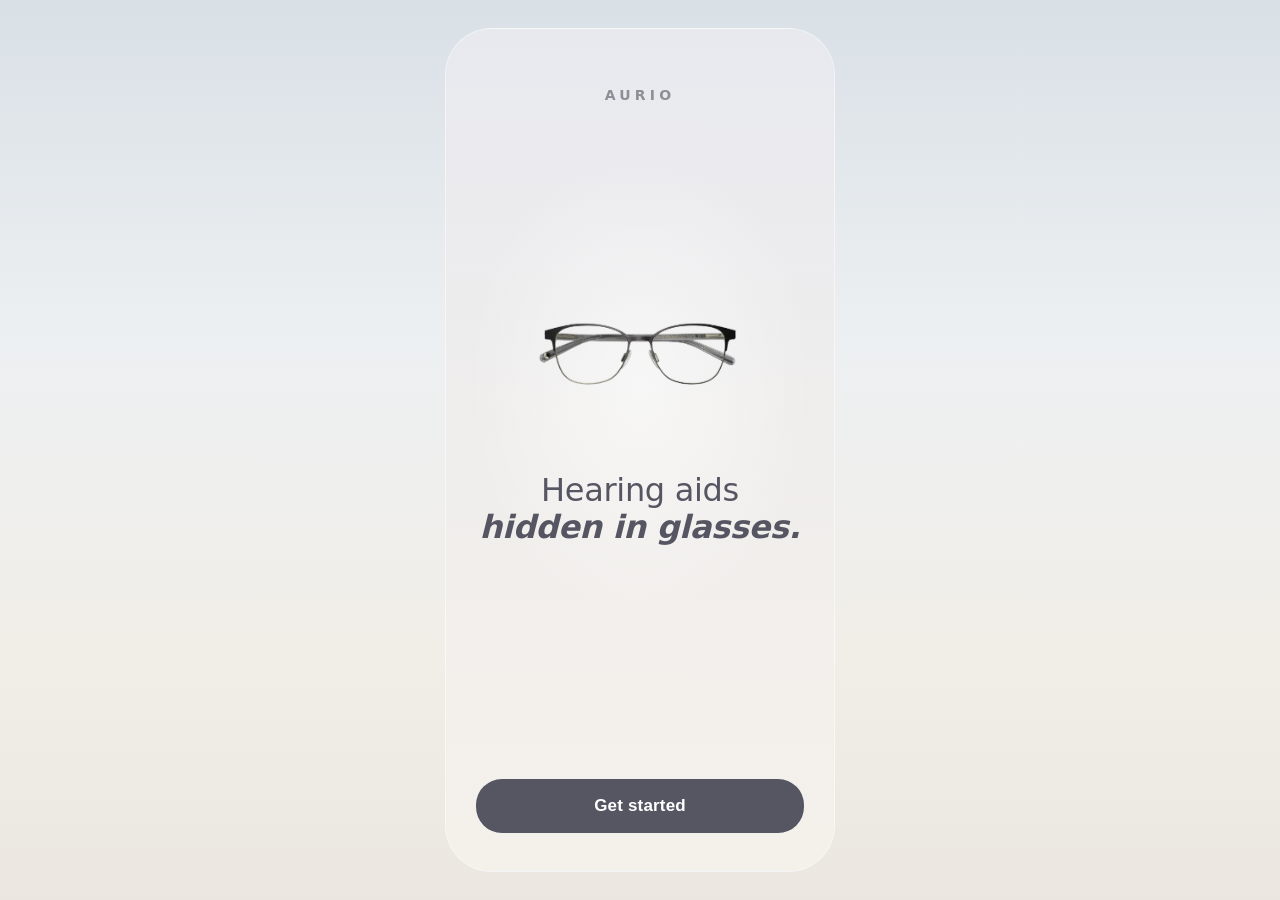
==== commit 90d6548e: "perf: optimize Aurio images, clean up assets, fix prototype embed + add CTA - Re-encode/right-size c" ====
--- a/aurio-prototype/index.html
+++ b/aurio-prototype/index.html
@@ -10,7 +10,7 @@
   <link rel="apple-touch-icon" href="icon-180.png">
   <title>Aurio</title>
   <link rel="preload" as="image" href="启动页背景图.webp" fetchpriority="high">
-  <link rel="preload" as="image" href="产品图.png" fetchpriority="high">
+  <link rel="preload" as="image" href="product-glasses.webp" fetchpriority="high">
   <style>
     /* Noto Sans SC — used for the device name ("Aurio Smart") + the big volume number */
     @font-face {
@@ -3918,7 +3918,7 @@
             <span class="pair-ring"></span>
             <span class="pair-core"></span>
             <span class="pair-spinner"></span>
-            <img class="pair-hero-img" id="pairHeroImg" src="产品图.png" alt="" />
+            <img class="pair-hero-img" id="pairHeroImg" src="product-glasses.webp" alt="" />
           </div>
           <p class="pair-hint" id="pairHint">Press and hold the temple button until the light pulses.</p>
           <div class="pair-ears" id="pairEars" aria-hidden="true">
@@ -3934,7 +3934,7 @@
       <div class="splash-overlay active" id="splashOverlay">
         <span class="splash-mark">Aurio</span>
         <div class="splash-stage">
-          <img class="splash-glasses" src="产品图.png" alt="Aurio Smart glasses" fetchpriority="high" decoding="async" />
+          <img class="splash-glasses" src="product-glasses.webp" alt="Aurio Smart glasses" fetchpriority="high" decoding="async" />
           <h1 class="splash-title">Hearing aids<br><em>hidden in glasses.</em></h1>
         </div>
         <button class="splash-cta" id="splashExplore">Get started</button>
@@ -3945,7 +3945,7 @@
         <button class="gr-back" id="grBack" type="button" aria-label="Back">
           <svg viewBox="0 0 24 24" width="18" height="18" fill="none" stroke="currentColor" stroke-width="2.2" stroke-linecap="round" stroke-linejoin="round"><polyline points="15 6 9 12 15 18"/></svg>
         </button>
-        <img class="gr-hero" src="case-hero.jpg" width="780" height="717"
+        <img class="gr-hero" src="case-hero.webp" width="780" height="717"
              alt="Aurio Smart glasses resting in their open charging case" />
         <h1 class="gr-title">Get your aids ready</h1>
         <ol class="gr-steps">
@@ -5271,7 +5271,7 @@
       const clearPairTimers = () => { pairTimers.forEach(t => clearTimeout(t)); pairTimers = []; };
       const after = (ms, fn) => { pairTimers.push(setTimeout(fn, ms)); };
       // The one product this app pairs with.
-      const PRODUCT = { name: 'Aurio Smart', img: '产品图.png', hint: 'Press and hold the temple button until the light pulses.' };
+      const PRODUCT = { name: 'Aurio Smart', img: 'product-glasses.webp', hint: 'Press and hold the temple button until the light pulses.' };
       let selectedDevice = PRODUCT.name;
 
       // Each stage maps to a status line, button label, and progress dot.
